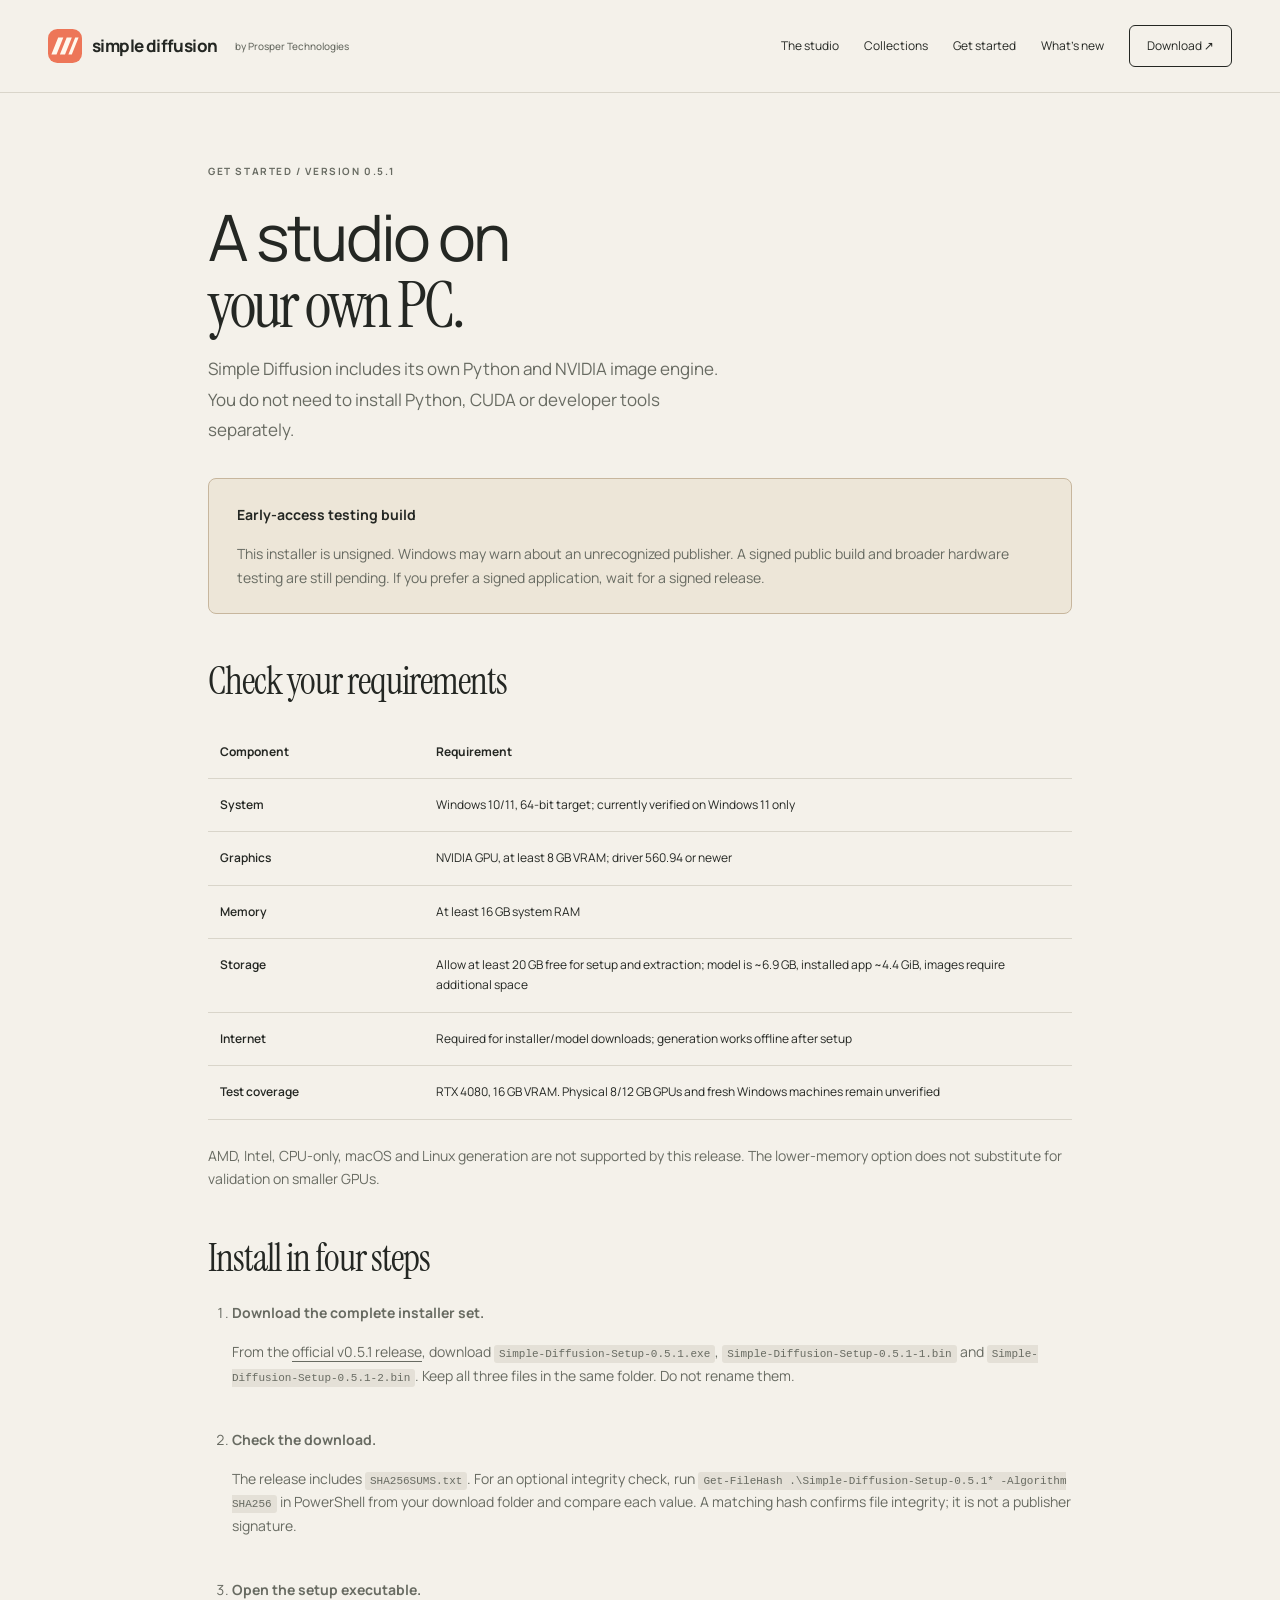
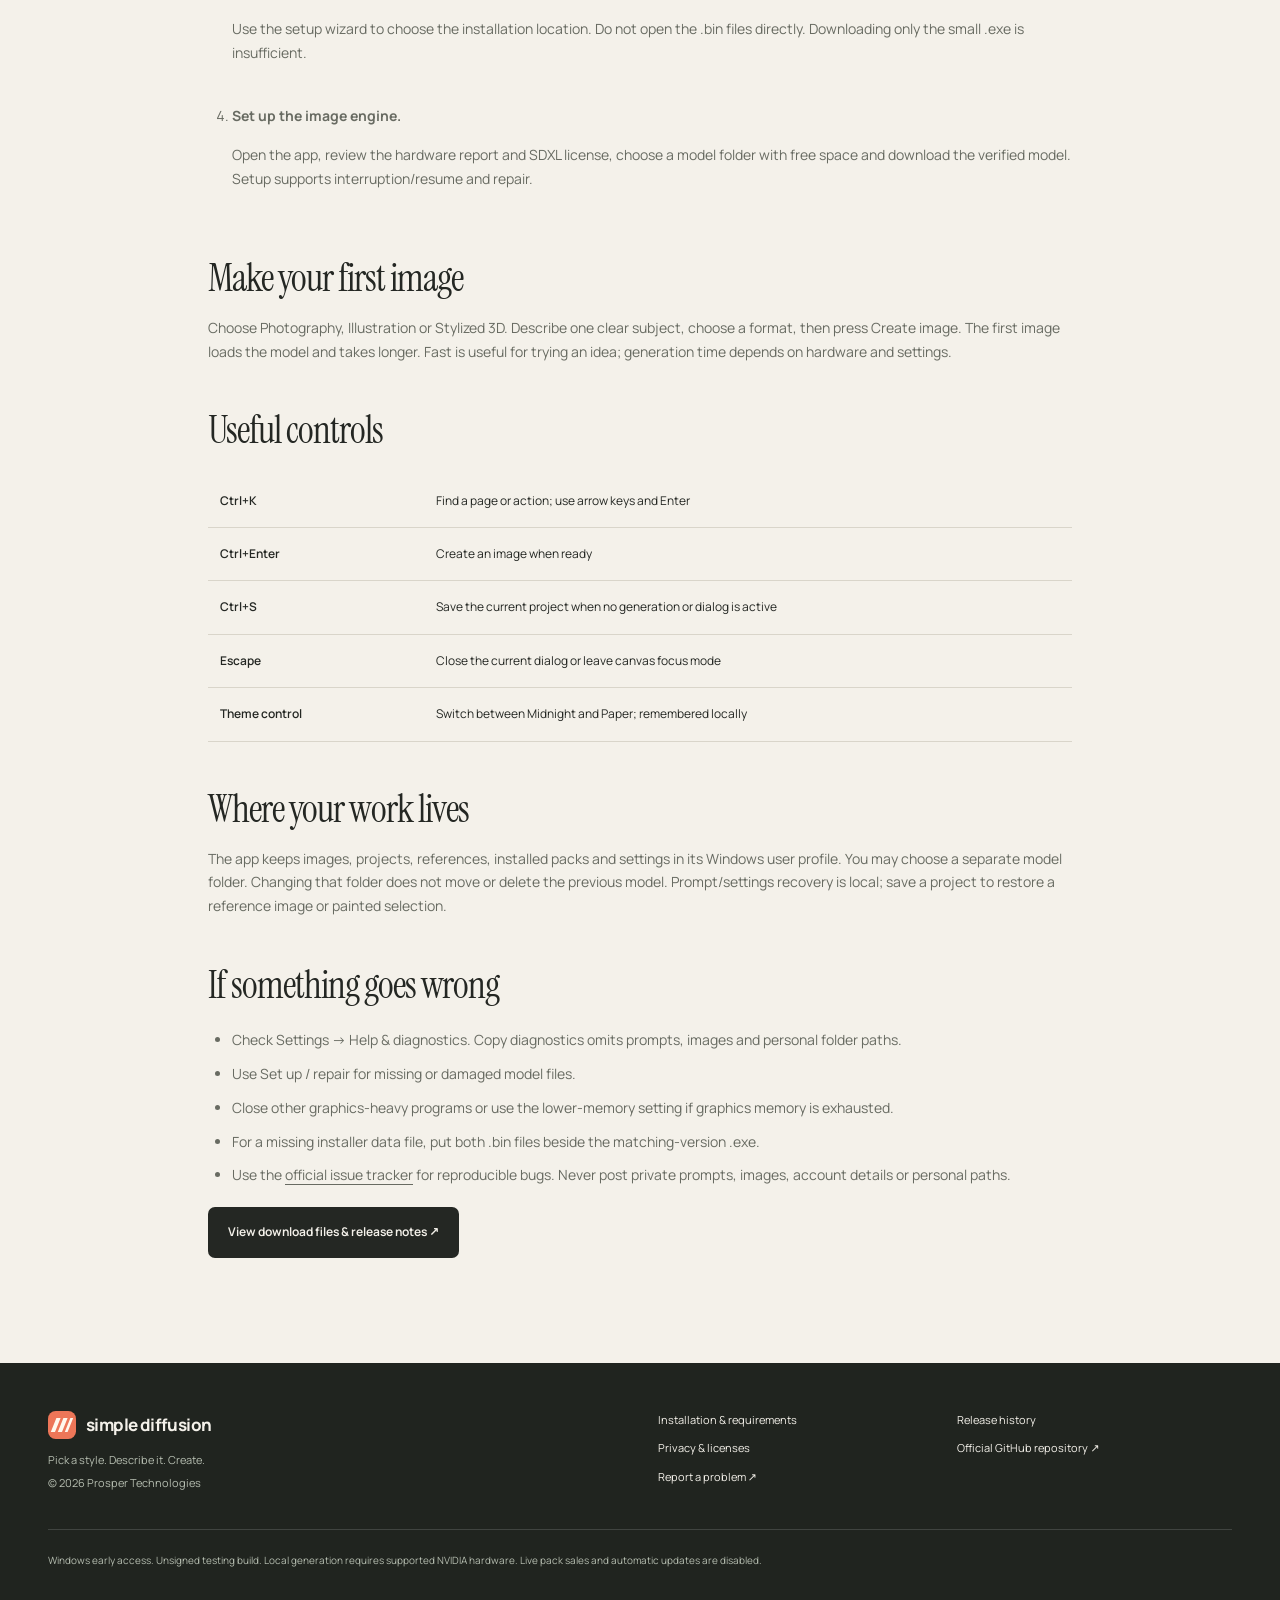
==== docs/guide.html @ ce81c2fe "Document 0.5.1 release hardening and protection limits" ====
<!doctype html><html lang="en"><head><meta charset="utf-8"><meta name="viewport" content="width=device-width,initial-scale=1"><title>Install Simple Diffusion — Windows Requirements &amp; Setup Guide</title><meta name="description" content="Download and install Simple Diffusion for Windows. Check NVIDIA GPU and storage requirements, the three-file installer, model setup and keyboard controls."><meta name="robots" content="index,follow"><link rel="canonical" href="https://prospertechnology.github.io/simple-diffusion/guide.html"><meta name="theme-color" content="#f4f1ea"><meta property="og:type" content="website"><meta property="og:title" content="Install Simple Diffusion — Windows Requirements &amp; Setup Guide"><meta property="og:description" content="Download and install Simple Diffusion for Windows. Check NVIDIA GPU and storage requirements, the three-file installer, model setup and keyboard controls."><meta property="og:url" content="https://prospertechnology.github.io/simple-diffusion/guide.html"><meta property="og:image" content="https://prospertechnology.github.io/simple-diffusion/assets/studio.jpg"><meta property="og:image:alt" content="Simple Diffusion Windows studio showing an image generated locally"><meta name="twitter:card" content="summary_large_image"><link rel="icon" href="assets/mark.svg" type="image/svg+xml"><link rel="stylesheet" href="assets/site.css"><script type="application/ld+json">{"@context": "https://schema.org", "@type": "SoftwareApplication", "name": "Simple Diffusion", "applicationCategory": "MultimediaApplication", "operatingSystem": "Windows 10/11 (64-bit)", "softwareVersion": "0.5.1", "description": "Download and install Simple Diffusion for Windows. Check NVIDIA GPU and storage requirements, the three-file installer, model setup and keyboard controls.", "url": "https://prospertechnology.github.io/simple-diffusion/", "downloadUrl": "https://github.com/ProsperTechnology/simple-diffusion/releases/tag/v0.5.1", "screenshot": "https://prospertechnology.github.io/simple-diffusion/assets/studio.jpg", "author": {"@type": "Organization", "name": "Prosper Technologies"}, "offers": {"@type": "Offer", "price": "0", "priceCurrency": "USD", "description": "Basic local generation; optional collections are separate."}, "softwareRequirements": "NVIDIA GPU with 8 GB or more VRAM, NVIDIA driver 560.94+, 16 GB RAM; separate SDXL model download."}</script></head><body><a class="skip" href="#main">Skip to content</a><header class="nav"><a class="brand" href="./"><img src="assets/mark.svg" alt="" width="34" height="34">simple diffusion<span>by Prosper Technologies</span></a><nav aria-label="Main navigation"><a href="index.html#features">The studio</a><a href="index.html#collections">Collections</a><a href="guide.html">Get started</a><a href="releases.html">What’s new</a><a class="nav-download" href="https://github.com/ProsperTechnology/simple-diffusion/releases/tag/v0.5.1">Download ↗</a></nav></header><main id="main"><article class="wrap article"><span class="eyebrow">GET STARTED / VERSION 0.5.1</span><h1>A studio on<br><em>your own PC.</em></h1><p class="lead">Simple Diffusion includes its own Python and NVIDIA image engine. You do not need to install Python, CUDA or developer tools separately.</p><aside class="notice"><b>Early-access testing build</b><p>This installer is unsigned. Windows may warn about an unrecognized publisher. A signed public build and broader hardware testing are still pending. If you prefer a signed application, wait for a signed release.</p></aside><h2 id="requirements">Check your requirements</h2><table><thead><tr><th>Component</th><th>Requirement</th></tr></thead><tbody><tr><td>System</td><td>Windows 10/11, 64-bit target; currently verified on Windows 11 only</td></tr><tr><td>Graphics</td><td>NVIDIA GPU, at least 8 GB VRAM; driver 560.94 or newer</td></tr><tr><td>Memory</td><td>At least 16 GB system RAM</td></tr><tr><td>Storage</td><td>Allow at least 20 GB free for setup and extraction; model is ~6.9 GB, installed app ~4.4 GiB, images require additional space</td></tr><tr><td>Internet</td><td>Required for installer/model downloads; generation works offline after setup</td></tr><tr><td>Test coverage</td><td>RTX 4080, 16 GB VRAM. Physical 8/12 GB GPUs and fresh Windows machines remain unverified</td></tr></tbody></table><p>AMD, Intel, CPU-only, macOS and Linux generation are not supported by this release. The lower-memory option does not substitute for validation on smaller GPUs.</p><h2>Install in four steps</h2><ol class="steps"><li><b>Download the complete installer set.</b><p>From the <a href="https://github.com/ProsperTechnology/simple-diffusion/releases/tag/v0.5.1">official v0.5.1 release</a>, download <code>Simple-Diffusion-Setup-0.5.1.exe</code>, <code>Simple-Diffusion-Setup-0.5.1-1.bin</code> and <code>Simple-Diffusion-Setup-0.5.1-2.bin</code>. Keep all three files in the same folder. Do not rename them.</p></li><li><b>Check the download.</b><p>The release includes <code>SHA256SUMS.txt</code>. For an optional integrity check, run <code>Get-FileHash .\Simple-Diffusion-Setup-0.5.1* -Algorithm SHA256</code> in PowerShell from your download folder and compare each value. A matching hash confirms file integrity; it is not a publisher signature.</p></li><li><b>Open the setup executable.</b><p>Use the setup wizard to choose the installation location. Do not open the .bin files directly. Downloading only the small .exe is insufficient.</p></li><li><b>Set up the image engine.</b><p>Open the app, review the hardware report and SDXL license, choose a model folder with free space and download the verified model. Setup supports interruption/resume and repair.</p></li></ol><h2>Make your first image</h2><p>Choose Photography, Illustration or Stylized 3D. Describe one clear subject, choose a format, then press Create image. The first image loads the model and takes longer. Fast is useful for trying an idea; generation time depends on hardware and settings.</p><h2>Useful controls</h2><table><tbody><tr><td>Ctrl+K</td><td>Find a page or action; use arrow keys and Enter</td></tr><tr><td>Ctrl+Enter</td><td>Create an image when ready</td></tr><tr><td>Ctrl+S</td><td>Save the current project when no generation or dialog is active</td></tr><tr><td>Escape</td><td>Close the current dialog or leave canvas focus mode</td></tr><tr><td>Theme control</td><td>Switch between Midnight and Paper; remembered locally</td></tr></tbody></table><h2>Where your work lives</h2><p>The app keeps images, projects, references, installed packs and settings in its Windows user profile. You may choose a separate model folder. Changing that folder does not move or delete the previous model. Prompt/settings recovery is local; save a project to restore a reference image or painted selection.</p><h2>If something goes wrong</h2><ul><li>Check Settings → Help & diagnostics. Copy diagnostics omits prompts, images and personal folder paths.</li><li>Use Set up / repair for missing or damaged model files.</li><li>Close other graphics-heavy programs or use the lower-memory setting if graphics memory is exhausted.</li><li>For a missing installer data file, put both .bin files beside the matching-version .exe.</li><li>Use the <a href="https://github.com/ProsperTechnology/simple-diffusion/issues">official issue tracker</a> for reproducible bugs. Never post private prompts, images, account details or personal paths.</li></ul><p><a class="button" href="https://github.com/ProsperTechnology/simple-diffusion/releases/tag/v0.5.1">View download files & release notes ↗</a></p></article></main><footer class="footer"><div><a class="brand" href="./"><img src="assets/mark.svg" alt="" width="28" height="28">simple diffusion</a><p>Pick a style. Describe it. Create.</p><small>© 2026 Prosper Technologies</small></div><div><a href="guide.html">Installation & requirements</a><a href="releases.html">Release history</a><a href="privacy.html">Privacy & licenses</a><a href="https://github.com/ProsperTechnology/simple-diffusion">Official GitHub repository ↗</a><a href="https://github.com/ProsperTechnology/simple-diffusion/issues">Report a problem ↗</a></div><p class="footnote">Windows early access. Unsigned testing build. Local generation requires supported NVIDIA hardware. Live pack sales and automatic updates are disabled.</p></footer></body></html>
---- docs/assets/site.css ----
@font-face{font-family:Manrope;src:url(Manrope.ttf) format('truetype');font-weight:200 800;font-display:swap}@font-face{font-family:Editorial;src:url(InstrumentSerif.ttf) format('truetype');font-display:swap}
:root{--paper:#f4f1ea;--ink:#242723;--muted:#686b62;--line:#d9d5ca;--accent:#ba4c32;--coral:#ed7658;--blue:#243b7b;font:14px/1.7 Manrope,system-ui,sans-serif;color:var(--ink);background:var(--paper);scroll-behavior:smooth}*{box-sizing:border-box}body{margin:0}a{color:inherit;text-underline-offset:4px}img{display:block;max-width:100%;height:auto}button,input{font:inherit}h1,h2,h3,p,figure{margin:0}h1,h2{font-weight:400;letter-spacing:-.045em;line-height:1.03}h1{font-size:clamp(46px,5vw,78px)}h2{font-size:clamp(38px,4vw,58px)}h1 em,h2 em{font-family:Editorial,Georgia,serif;font-weight:400;font-style:normal}h3{font-size:20px;letter-spacing:-.025em;line-height:1.25}p{color:var(--muted)}.wrap{max-width:1280px;margin:auto;padding-left:48px;padding-right:48px}.nav{display:flex;justify-content:space-between;align-items:center;gap:24px;padding:25px 48px;border-bottom:1px solid var(--line);max-width:1536px;margin:auto}.brand{display:flex;align-items:center;gap:10px;text-decoration:none;font-size:17px;font-weight:750;letter-spacing:-.6px;white-space:nowrap}.brand>span{font-size:10px;font-weight:500;letter-spacing:0;margin-left:8px;color:var(--muted)}.nav nav{display:flex;align-items:center;gap:25px;font-size:12px}.nav nav a{text-decoration:none}.nav a:hover,.text-link:hover{color:var(--accent)}.nav-download{padding:10px 17px;border:1px solid var(--ink);border-radius:6px}.hero{display:grid;grid-template-columns:1.1fr 1fr;gap:65px;align-items:center;padding-top:80px;padding-bottom:95px}.eyebrow{display:block;font-size:10px;font-weight:700;letter-spacing:1.6px;text-transform:uppercase;color:var(--muted);margin-bottom:24px}.eyebrow i{display:inline-block;width:6px;height:6px;background:var(--coral);border-radius:50%;margin-right:8px;vertical-align:middle}.hero h1 em{color:var(--accent)}.lead{font-size:16px;line-height:1.8;margin-top:26px;max-width:520px}.hero-actions{display:flex;flex-wrap:wrap;align-items:center;gap:18px;margin-top:30px}.button{display:inline-flex;align-items:center;justify-content:space-between;gap:25px;background:var(--ink);color:var(--paper);padding:15px 20px;font-size:12px;font-weight:650;border-radius:7px;text-decoration:none;transition:transform .2s,background .2s}.button:hover{background:var(--accent);transform:translateY(-2px)}.text-link{font-size:12px;font-weight:650;text-decoration:none}.fine{font-size:11px;line-height:1.8;margin-top:18px}.hero-art{position:relative;padding-right:18px;padding-bottom:30px}.hero-art>img{width:100%;border-radius:130px 130px 8px 8px;aspect-ratio:.95;object-fit:cover}.image-label{position:absolute;bottom:53px;left:25px;color:#fff;font-size:9px;letter-spacing:1.5px;text-shadow:0 1px 12px #000}.image-label b{display:block;letter-spacing:0;font-weight:500;margin-top:6px}.small-art{position:absolute;width:36%;right:-18px;bottom:-16px;padding:8px;background:var(--paper);transform:rotate(5deg);box-shadow:0 15px 30px #25221620}.small-art img{aspect-ratio:1;object-fit:cover}.small-art span{display:block;font-family:Editorial,serif;font-size:19px;padding:8px 4px 2px}.promise{display:flex;justify-content:space-between;border-top:1px solid var(--line);border-bottom:1px solid var(--line);padding-top:21px;padding-bottom:21px;font-size:9px;letter-spacing:1.6px;color:var(--muted)}.studio-section{padding-top:95px;padding-bottom:90px}.section-heading{display:grid;grid-template-columns:1fr 1fr;gap:20px 80px;align-items:end;margin-bottom:40px}.section-heading .eyebrow{grid-column:1/-1;margin:0}.section-heading p{font-size:13px;max-width:450px}.section-heading h2 em{color:#837a68}.app-shot{background:#191c21;border:1px solid #272b31;border-radius:14px;overflow:hidden;box-shadow:0 25px 60px #201e181a}.app-shot img{width:100%}.app-shot figcaption{padding:12px 18px;color:#c1c7cc;font-size:10px}.feature-grid{display:grid;grid-template-columns:repeat(3,1fr);gap:40px;margin-top:48px}.feature-grid article{border-top:1px solid var(--line);padding-top:17px}.feature-grid article>span{color:var(--accent);font-size:11px}.feature-grid h3{margin:15px 0}.feature-grid p{font-size:12px}.new-section{background:#e7e4db;padding:75px 0}.new-grid{display:grid;grid-template-columns:.75fr 1.25fr;align-items:center;gap:70px}.new-grid p{font-size:13px;margin:24px 0}.new-grid figure img{border-radius:8px;box-shadow:0 14px 40px #201e1820}.new-grid figcaption{font-size:10px;color:var(--muted);margin-top:12px}.collections{padding-top:90px;padding-bottom:90px}.pack-grid{display:grid;grid-template-columns:repeat(3,1fr);gap:38px 25px}.pack img{aspect-ratio:1;object-fit:cover;border-radius:6px}.pack div{padding-top:18px}.pack .eyebrow{font-size:8px;margin:0 0 9px;letter-spacing:1px}.pack h3{font-family:Editorial,Georgia,serif;font-size:31px;font-weight:400}.pack p{font-size:12px;margin-top:10px}.requirements-band{background:var(--blue);color:var(--paper);padding:75px 0}.requirements-band .eyebrow,.requirements-band p{color:#d0d8f4}.requirements-grid{display:grid;grid-template-columns:repeat(4,1fr);gap:25px;margin:40px 0 28px;border-top:1px solid #ffffff40;border-bottom:1px solid #ffffff40;padding:24px 0}.requirements-grid b{font-size:18px;font-weight:550}.requirements-grid span{display:block;font-size:10px;color:#d0d8f4;margin-top:5px}.requirements-band p{font-size:12px;max-width:760px}.requirements-band .button{margin-top:26px}.button.light{background:var(--paper);color:var(--ink)}.faq{display:grid;grid-template-columns:1fr 1.3fr;gap:80px;padding-top:90px;padding-bottom:75px}details{border-bottom:1px solid var(--line);padding:21px 0}details:first-child{border-top:1px solid var(--line)}summary{cursor:pointer;font-size:14px;font-weight:650;padding-right:20px}details p{font-size:12px;margin-top:15px}.final-cta{border-top:1px solid var(--line);padding-top:60px;padding-bottom:80px;text-align:center}.final-cta img{margin:0 auto 22px}.final-cta .button{margin-top:28px}.footer{background:#20241f;color:var(--paper);padding:48px;display:grid;grid-template-columns:1fr 1fr;gap:35px;max-width:1536px;margin:auto}.footer p,.footer small{color:#b5bdb0;font-size:11px;margin-top:12px}.footer>div:nth-child(2){display:grid;grid-template-columns:1fr 1fr;gap:10px 25px;font-size:11px;align-content:start}.footer a{text-decoration:none}.footer .footnote{grid-column:1/-1;border-top:1px solid #ffffff25;padding-top:22px;margin:0;font-size:10px}.article{max-width:960px;padding-top:70px;padding-bottom:90px}.article h2{font-family:Editorial,serif;font-size:38px;margin:48px 0 18px;letter-spacing:-1px}.article h3{margin:30px 0 12px}.article p{margin:15px 0;font-size:14px}.article .lead{font-size:17px}.article ul,.article ol{padding-left:24px;color:var(--muted)}.article li{padding:5px 0}.article .steps li{margin:15px 0}.article table{border-collapse:collapse;width:100%;font-size:12px;margin:24px 0}.article td,.article th{padding:16px 12px;border-bottom:1px solid var(--line);text-align:left;vertical-align:top}.article td:first-child{width:25%;font-weight:600}.article code{font-size:11px;word-break:break-word;background:#e4e0d7;padding:3px 5px;border-radius:3px}.notice,.release-summary{padding:24px 28px;border:1px solid #c7b69d;background:#ede6d8;border-radius:8px;margin:32px 0}.notice p,.release-summary p{margin-bottom:0}.article h2 small{font:11px Manrope,sans-serif;color:var(--muted);display:block;margin-top:12px;letter-spacing:0}.history p{border-bottom:1px solid var(--line);padding-bottom:20px}.history b{display:inline-block;min-width:65px;color:var(--ink)}.skip{position:absolute;left:16px;top:-80px;padding:12px;background:var(--ink);color:white;z-index:10}.skip:focus{top:10px}:focus-visible{outline:3px solid var(--accent);outline-offset:5px}
@media(min-width:1550px){.hero{padding-top:100px;padding-bottom:120px}}@media(max-width:1100px){.brand>span{display:none}.nav nav{gap:18px}.hero{gap:40px}.hero h1{font-size:60px}.hero-actions{gap:16px}.section-heading{gap:20px 45px}.new-grid{gap:35px}.wrap{padding-left:32px;padding-right:32px}.nav{padding:22px 32px}}@media(max-width:760px){.nav{flex-wrap:wrap;padding:20px 24px;gap:18px}.nav nav{width:100%;justify-content:space-between;gap:12px;font-size:10px}.nav-download{padding:6px 10px}.wrap{padding-left:24px;padding-right:24px}.hero{grid-template-columns:1fr;padding-top:45px;padding-bottom:65px;gap:38px}.hero h1{font-size:58px}.hero-art{max-width:480px;margin:auto;padding-right:30px}.small-art{right:0}.promise{display:grid;grid-template-columns:1fr 1fr;gap:16px;font-size:8px}.section-heading{grid-template-columns:1fr;gap:20px}.section-heading .eyebrow{grid-column:auto}.feature-grid{grid-template-columns:1fr;gap:24px;margin-top:32px}.studio-section,.collections{padding-top:60px;padding-bottom:60px}.new-grid{grid-template-columns:1fr;gap:30px}.new-section{padding:50px 0}.pack-grid{grid-template-columns:1fr 1fr;gap:30px 18px}.pack h3{font-size:26px}.pack p{font-size:11px}.requirements-grid{grid-template-columns:1fr 1fr;gap:25px}.requirements-band{padding:55px 0}.requirements-grid b{font-size:16px}.faq{grid-template-columns:1fr;gap:30px;padding-top:60px;padding-bottom:55px}.footer{padding:35px 24px;grid-template-columns:1fr}.footer>div:nth-child(2){gap:15px}.article{padding-top:50px;padding-bottom:65px}.article h1{font-size:54px}.article td,.article th{padding:12px 6px}.article td:first-child{width:28%}.app-shot{border-radius:7px}.app-shot figcaption{font-size:8px;padding:10px}.lead{font-size:15px}.brand{font-size:16px}.fine{font-size:10px}}@media(prefers-reduced-motion:reduce){:root{scroll-behavior:auto}*{transition:none!important}}
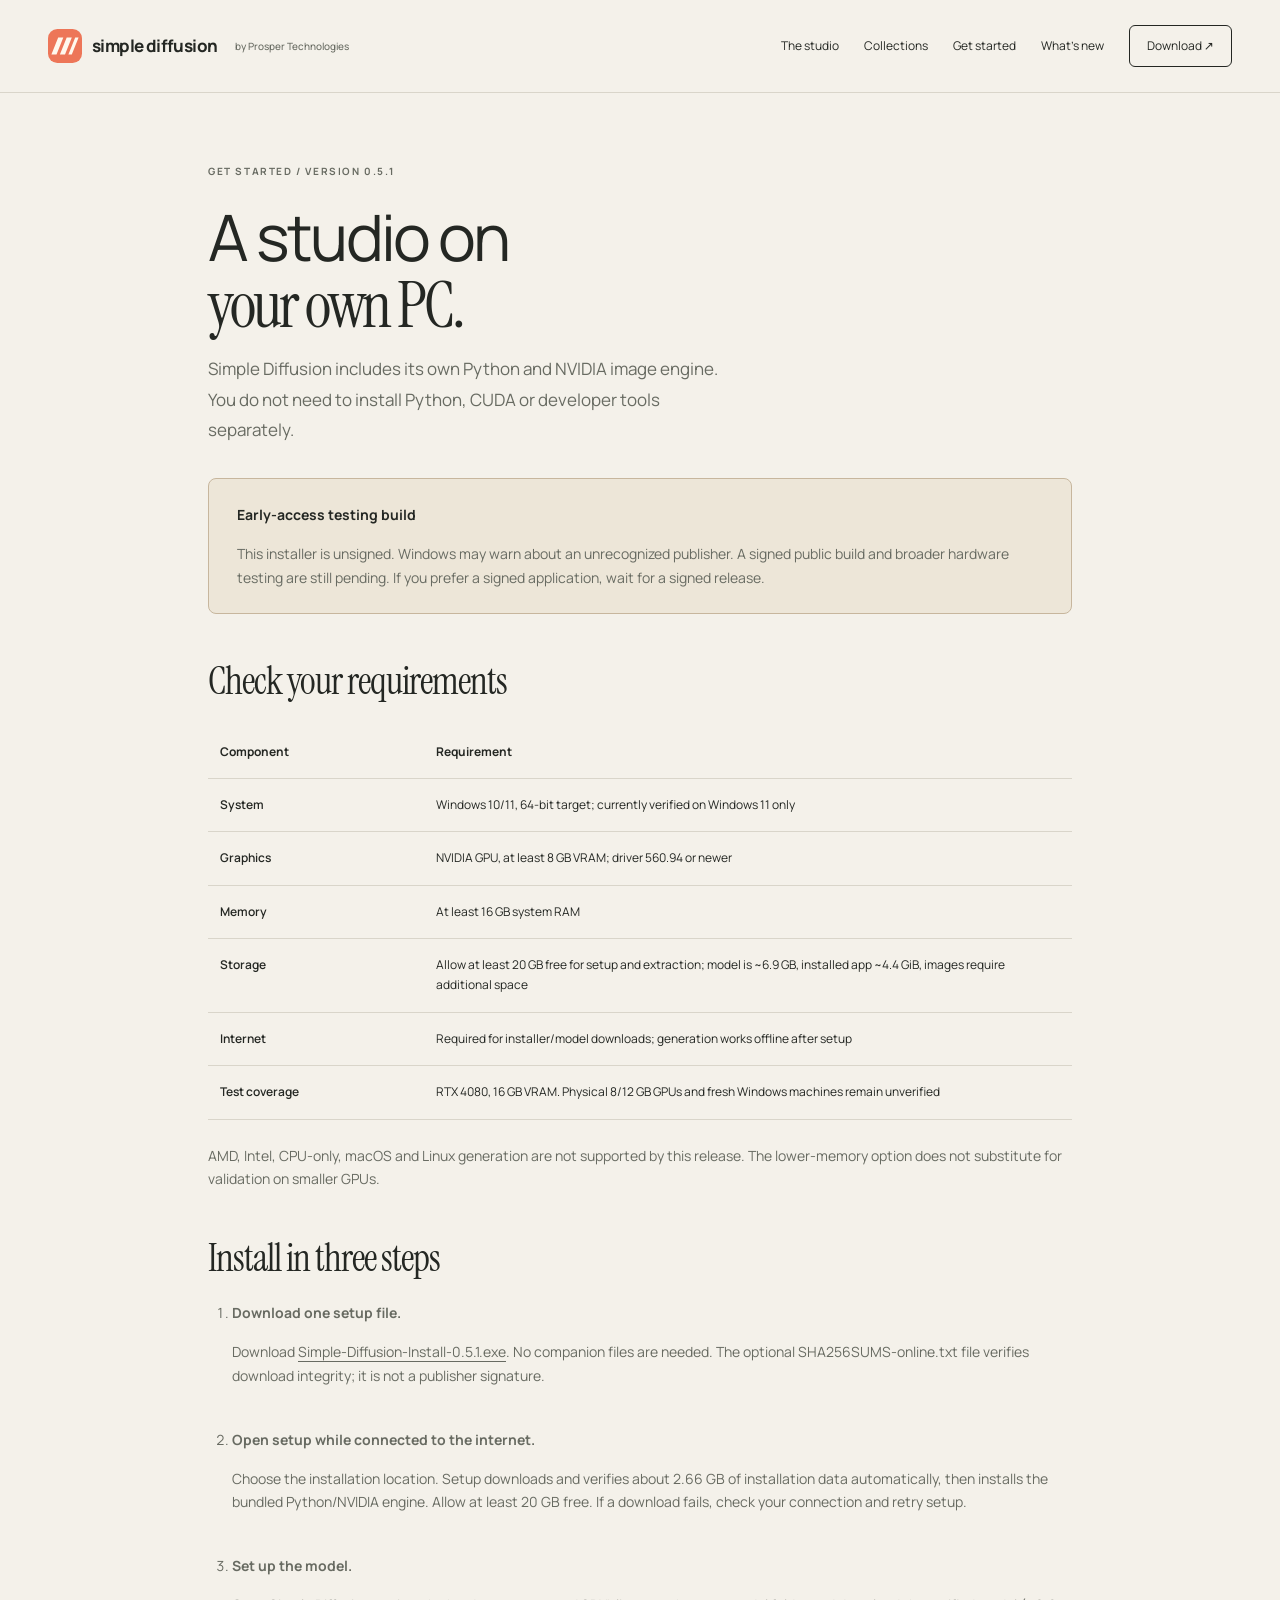
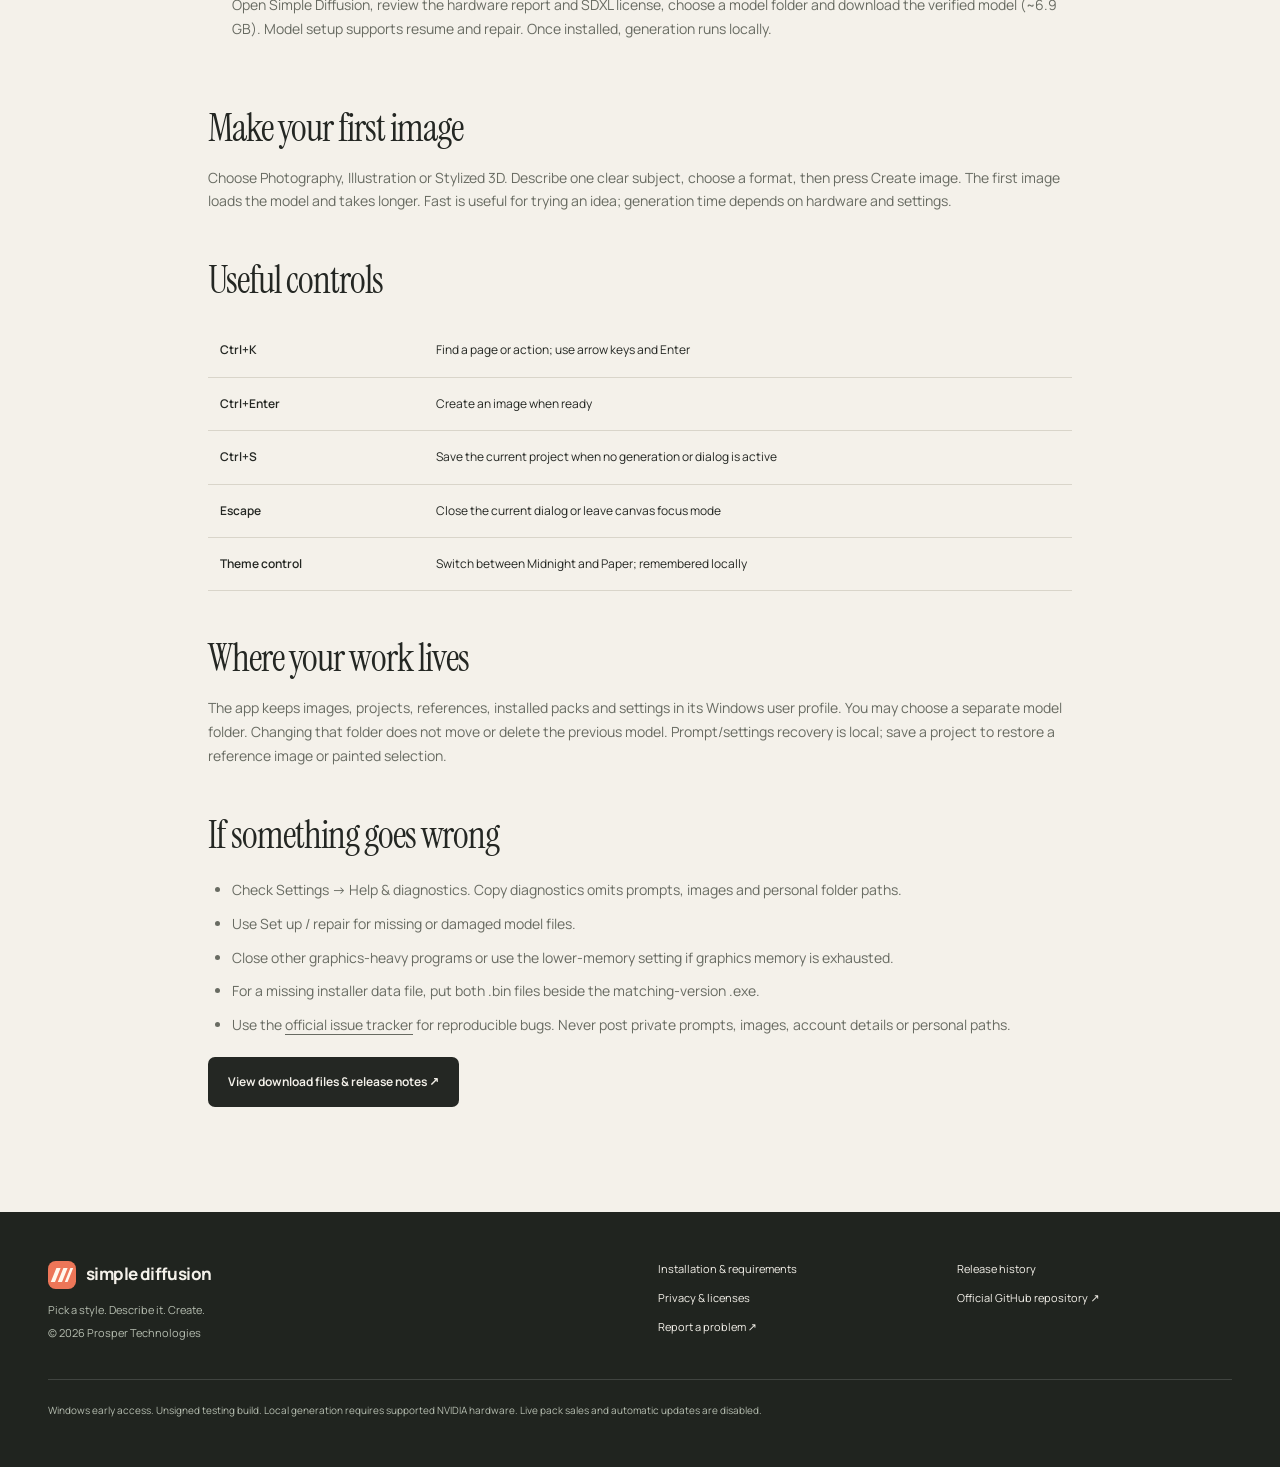
==== commit 40e63476: "Document single-download online setup for Windows" ====
--- a/docs/guide.html
+++ b/docs/guide.html
@@ -1 +1 @@
-<!doctype html><html lang="en"><head><meta charset="utf-8"><meta name="viewport" content="width=device-width,initial-scale=1"><title>Install Simple Diffusion — Windows Requirements &amp; Setup Guide</title><meta name="description" content="Download and install Simple Diffusion for Windows. Check NVIDIA GPU and storage requirements, the three-file installer, model setup and keyboard controls."><meta name="robots" content="index,follow"><link rel="canonical" href="https://prospertechnology.github.io/simple-diffusion/guide.html"><meta name="theme-color" content="#f4f1ea"><meta property="og:type" content="website"><meta property="og:title" content="Install Simple Diffusion — Windows Requirements &amp; Setup Guide"><meta property="og:description" content="Download and install Simple Diffusion for Windows. Check NVIDIA GPU and storage requirements, the three-file installer, model setup and keyboard controls."><meta property="og:url" content="https://prospertechnology.github.io/simple-diffusion/guide.html"><meta property="og:image" content="https://prospertechnology.github.io/simple-diffusion/assets/studio.jpg"><meta property="og:image:alt" content="Simple Diffusion Windows studio showing an image generated locally"><meta name="twitter:card" content="summary_large_image"><link rel="icon" href="assets/mark.svg" type="image/svg+xml"><link rel="stylesheet" href="assets/site.css"><script type="application/ld+json">{"@context": "https://schema.org", "@type": "SoftwareApplication", "name": "Simple Diffusion", "applicationCategory": "MultimediaApplication", "operatingSystem": "Windows 10/11 (64-bit)", "softwareVersion": "0.5.1", "description": "Download and install Simple Diffusion for Windows. Check NVIDIA GPU and storage requirements, the three-file installer, model setup and keyboard controls.", "url": "https://prospertechnology.github.io/simple-diffusion/", "downloadUrl": "https://github.com/ProsperTechnology/simple-diffusion/releases/tag/v0.5.1", "screenshot": "https://prospertechnology.github.io/simple-diffusion/assets/studio.jpg", "author": {"@type": "Organization", "name": "Prosper Technologies"}, "offers": {"@type": "Offer", "price": "0", "priceCurrency": "USD", "description": "Basic local generation; optional collections are separate."}, "softwareRequirements": "NVIDIA GPU with 8 GB or more VRAM, NVIDIA driver 560.94+, 16 GB RAM; separate SDXL model download."}</script></head><body><a class="skip" href="#main">Skip to content</a><header class="nav"><a class="brand" href="./"><img src="assets/mark.svg" alt="" width="34" height="34">simple diffusion<span>by Prosper Technologies</span></a><nav aria-label="Main navigation"><a href="index.html#features">The studio</a><a href="index.html#collections">Collections</a><a href="guide.html">Get started</a><a href="releases.html">What’s new</a><a class="nav-download" href="https://github.com/ProsperTechnology/simple-diffusion/releases/tag/v0.5.1">Download ↗</a></nav></header><main id="main"><article class="wrap article"><span class="eyebrow">GET STARTED / VERSION 0.5.1</span><h1>A studio on<br><em>your own PC.</em></h1><p class="lead">Simple Diffusion includes its own Python and NVIDIA image engine. You do not need to install Python, CUDA or developer tools separately.</p><aside class="notice"><b>Early-access testing build</b><p>This installer is unsigned. Windows may warn about an unrecognized publisher. A signed public build and broader hardware testing are still pending. If you prefer a signed application, wait for a signed release.</p></aside><h2 id="requirements">Check your requirements</h2><table><thead><tr><th>Component</th><th>Requirement</th></tr></thead><tbody><tr><td>System</td><td>Windows 10/11, 64-bit target; currently verified on Windows 11 only</td></tr><tr><td>Graphics</td><td>NVIDIA GPU, at least 8 GB VRAM; driver 560.94 or newer</td></tr><tr><td>Memory</td><td>At least 16 GB system RAM</td></tr><tr><td>Storage</td><td>Allow at least 20 GB free for setup and extraction; model is ~6.9 GB, installed app ~4.4 GiB, images require additional space</td></tr><tr><td>Internet</td><td>Required for installer/model downloads; generation works offline after setup</td></tr><tr><td>Test coverage</td><td>RTX 4080, 16 GB VRAM. Physical 8/12 GB GPUs and fresh Windows machines remain unverified</td></tr></tbody></table><p>AMD, Intel, CPU-only, macOS and Linux generation are not supported by this release. The lower-memory option does not substitute for validation on smaller GPUs.</p><h2>Install in four steps</h2><ol class="steps"><li><b>Download the complete installer set.</b><p>From the <a href="https://github.com/ProsperTechnology/simple-diffusion/releases/tag/v0.5.1">official v0.5.1 release</a>, download <code>Simple-Diffusion-Setup-0.5.1.exe</code>, <code>Simple-Diffusion-Setup-0.5.1-1.bin</code> and <code>Simple-Diffusion-Setup-0.5.1-2.bin</code>. Keep all three files in the same folder. Do not rename them.</p></li><li><b>Check the download.</b><p>The release includes <code>SHA256SUMS.txt</code>. For an optional integrity check, run <code>Get-FileHash .\Simple-Diffusion-Setup-0.5.1* -Algorithm SHA256</code> in PowerShell from your download folder and compare each value. A matching hash confirms file integrity; it is not a publisher signature.</p></li><li><b>Open the setup executable.</b><p>Use the setup wizard to choose the installation location. Do not open the .bin files directly. Downloading only the small .exe is insufficient.</p></li><li><b>Set up the image engine.</b><p>Open the app, review the hardware report and SDXL license, choose a model folder with free space and download the verified model. Setup supports interruption/resume and repair.</p></li></ol><h2>Make your first image</h2><p>Choose Photography, Illustration or Stylized 3D. Describe one clear subject, choose a format, then press Create image. The first image loads the model and takes longer. Fast is useful for trying an idea; generation time depends on hardware and settings.</p><h2>Useful controls</h2><table><tbody><tr><td>Ctrl+K</td><td>Find a page or action; use arrow keys and Enter</td></tr><tr><td>Ctrl+Enter</td><td>Create an image when ready</td></tr><tr><td>Ctrl+S</td><td>Save the current project when no generation or dialog is active</td></tr><tr><td>Escape</td><td>Close the current dialog or leave canvas focus mode</td></tr><tr><td>Theme control</td><td>Switch between Midnight and Paper; remembered locally</td></tr></tbody></table><h2>Where your work lives</h2><p>The app keeps images, projects, references, installed packs and settings in its Windows user profile. You may choose a separate model folder. Changing that folder does not move or delete the previous model. Prompt/settings recovery is local; save a project to restore a reference image or painted selection.</p><h2>If something goes wrong</h2><ul><li>Check Settings → Help & diagnostics. Copy diagnostics omits prompts, images and personal folder paths.</li><li>Use Set up / repair for missing or damaged model files.</li><li>Close other graphics-heavy programs or use the lower-memory setting if graphics memory is exhausted.</li><li>For a missing installer data file, put both .bin files beside the matching-version .exe.</li><li>Use the <a href="https://github.com/ProsperTechnology/simple-diffusion/issues">official issue tracker</a> for reproducible bugs. Never post private prompts, images, account details or personal paths.</li></ul><p><a class="button" href="https://github.com/ProsperTechnology/simple-diffusion/releases/tag/v0.5.1">View download files & release notes ↗</a></p></article></main><footer class="footer"><div><a class="brand" href="./"><img src="assets/mark.svg" alt="" width="28" height="28">simple diffusion</a><p>Pick a style. Describe it. Create.</p><small>© 2026 Prosper Technologies</small></div><div><a href="guide.html">Installation & requirements</a><a href="releases.html">Release history</a><a href="privacy.html">Privacy & licenses</a><a href="https://github.com/ProsperTechnology/simple-diffusion">Official GitHub repository ↗</a><a href="https://github.com/ProsperTechnology/simple-diffusion/issues">Report a problem ↗</a></div><p class="footnote">Windows early access. Unsigned testing build. Local generation requires supported NVIDIA hardware. Live pack sales and automatic updates are disabled.</p></footer></body></html>+<!doctype html><html lang="en"><head><meta charset="utf-8"><meta name="viewport" content="width=device-width,initial-scale=1"><title>Install Simple Diffusion — Windows Requirements &amp; Setup Guide</title><meta name="description" content="Download and install Simple Diffusion for Windows. Check NVIDIA GPU and storage requirements, the single-download online installer, model setup and keyboard controls."><meta name="robots" content="index,follow"><link rel="canonical" href="https://prospertechnology.github.io/simple-diffusion/guide.html"><meta name="theme-color" content="#f4f1ea"><meta property="og:type" content="website"><meta property="og:title" content="Install Simple Diffusion — Windows Requirements &amp; Setup Guide"><meta property="og:description" content="Download and install Simple Diffusion for Windows. Check NVIDIA GPU and storage requirements, the single-download online installer, model setup and keyboard controls."><meta property="og:url" content="https://prospertechnology.github.io/simple-diffusion/guide.html"><meta property="og:image" content="https://prospertechnology.github.io/simple-diffusion/assets/studio.jpg"><meta property="og:image:alt" content="Simple Diffusion Windows studio showing an image generated locally"><meta name="twitter:card" content="summary_large_image"><link rel="icon" href="assets/mark.svg" type="image/svg+xml"><link rel="stylesheet" href="assets/site.css"><script type="application/ld+json">{"@context": "https://schema.org", "@type": "SoftwareApplication", "name": "Simple Diffusion", "applicationCategory": "MultimediaApplication", "operatingSystem": "Windows 10/11 (64-bit)", "softwareVersion": "0.5.1", "description": "Download and install Simple Diffusion for Windows. Check NVIDIA GPU and storage requirements, the single-download online installer, model setup and keyboard controls.", "url": "https://prospertechnology.github.io/simple-diffusion/", "downloadUrl": "https://github.com/ProsperTechnology/simple-diffusion/releases/tag/v0.5.1", "screenshot": "https://prospertechnology.github.io/simple-diffusion/assets/studio.jpg", "author": {"@type": "Organization", "name": "Prosper Technologies"}, "offers": {"@type": "Offer", "price": "0", "priceCurrency": "USD", "description": "Basic local generation; optional collections are separate."}, "softwareRequirements": "NVIDIA GPU with 8 GB or more VRAM, NVIDIA driver 560.94+, 16 GB RAM; separate SDXL model download."}</script></head><body><a class="skip" href="#main">Skip to content</a><header class="nav"><a class="brand" href="./"><img src="assets/mark.svg" alt="" width="34" height="34">simple diffusion<span>by Prosper Technologies</span></a><nav aria-label="Main navigation"><a href="index.html#features">The studio</a><a href="index.html#collections">Collections</a><a href="guide.html">Get started</a><a href="releases.html">What’s new</a><a class="nav-download" href="https://github.com/ProsperTechnology/simple-diffusion/releases/tag/v0.5.1">Download ↗</a></nav></header><main id="main"><article class="wrap article"><span class="eyebrow">GET STARTED / VERSION 0.5.1</span><h1>A studio on<br><em>your own PC.</em></h1><p class="lead">Simple Diffusion includes its own Python and NVIDIA image engine. You do not need to install Python, CUDA or developer tools separately.</p><aside class="notice"><b>Early-access testing build</b><p>This installer is unsigned. Windows may warn about an unrecognized publisher. A signed public build and broader hardware testing are still pending. If you prefer a signed application, wait for a signed release.</p></aside><h2 id="requirements">Check your requirements</h2><table><thead><tr><th>Component</th><th>Requirement</th></tr></thead><tbody><tr><td>System</td><td>Windows 10/11, 64-bit target; currently verified on Windows 11 only</td></tr><tr><td>Graphics</td><td>NVIDIA GPU, at least 8 GB VRAM; driver 560.94 or newer</td></tr><tr><td>Memory</td><td>At least 16 GB system RAM</td></tr><tr><td>Storage</td><td>Allow at least 20 GB free for setup and extraction; model is ~6.9 GB, installed app ~4.4 GiB, images require additional space</td></tr><tr><td>Internet</td><td>Required for installer/model downloads; generation works offline after setup</td></tr><tr><td>Test coverage</td><td>RTX 4080, 16 GB VRAM. Physical 8/12 GB GPUs and fresh Windows machines remain unverified</td></tr></tbody></table><p>AMD, Intel, CPU-only, macOS and Linux generation are not supported by this release. The lower-memory option does not substitute for validation on smaller GPUs.</p><h2>Install in three steps</h2><ol class="steps"><li><b>Download one setup file.</b><p>Download <a href="https://github.com/ProsperTechnology/simple-diffusion/releases/download/v0.5.1/Simple-Diffusion-Install-0.5.1.exe">Simple-Diffusion-Install-0.5.1.exe</a>. No companion files are needed. The optional SHA256SUMS-online.txt file verifies download integrity; it is not a publisher signature.</p></li><li><b>Open setup while connected to the internet.</b><p>Choose the installation location. Setup downloads and verifies about 2.66 GB of installation data automatically, then installs the bundled Python/NVIDIA engine. Allow at least 20 GB free. If a download fails, check your connection and retry setup.</p></li><li><b>Set up the model.</b><p>Open Simple Diffusion, review the hardware report and SDXL license, choose a model folder and download the verified model (~6.9 GB). Model setup supports resume and repair. Once installed, generation runs locally.</p></li></ol><h2>Make your first image</h2><p>Choose Photography, Illustration or Stylized 3D. Describe one clear subject, choose a format, then press Create image. The first image loads the model and takes longer. Fast is useful for trying an idea; generation time depends on hardware and settings.</p><h2>Useful controls</h2><table><tbody><tr><td>Ctrl+K</td><td>Find a page or action; use arrow keys and Enter</td></tr><tr><td>Ctrl+Enter</td><td>Create an image when ready</td></tr><tr><td>Ctrl+S</td><td>Save the current project when no generation or dialog is active</td></tr><tr><td>Escape</td><td>Close the current dialog or leave canvas focus mode</td></tr><tr><td>Theme control</td><td>Switch between Midnight and Paper; remembered locally</td></tr></tbody></table><h2>Where your work lives</h2><p>The app keeps images, projects, references, installed packs and settings in its Windows user profile. You may choose a separate model folder. Changing that folder does not move or delete the previous model. Prompt/settings recovery is local; save a project to restore a reference image or painted selection.</p><h2>If something goes wrong</h2><ul><li>Check Settings → Help & diagnostics. Copy diagnostics omits prompts, images and personal folder paths.</li><li>Use Set up / repair for missing or damaged model files.</li><li>Close other graphics-heavy programs or use the lower-memory setting if graphics memory is exhausted.</li><li>For a missing installer data file, put both .bin files beside the matching-version .exe.</li><li>Use the <a href="https://github.com/ProsperTechnology/simple-diffusion/issues">official issue tracker</a> for reproducible bugs. Never post private prompts, images, account details or personal paths.</li></ul><p><a class="button" href="https://github.com/ProsperTechnology/simple-diffusion/releases/tag/v0.5.1">View download files & release notes ↗</a></p></article></main><footer class="footer"><div><a class="brand" href="./"><img src="assets/mark.svg" alt="" width="28" height="28">simple diffusion</a><p>Pick a style. Describe it. Create.</p><small>© 2026 Prosper Technologies</small></div><div><a href="guide.html">Installation & requirements</a><a href="releases.html">Release history</a><a href="privacy.html">Privacy & licenses</a><a href="https://github.com/ProsperTechnology/simple-diffusion">Official GitHub repository ↗</a><a href="https://github.com/ProsperTechnology/simple-diffusion/issues">Report a problem ↗</a></div><p class="footnote">Windows early access. Unsigned testing build. Local generation requires supported NVIDIA hardware. Live pack sales and automatic updates are disabled.</p></footer></body></html>
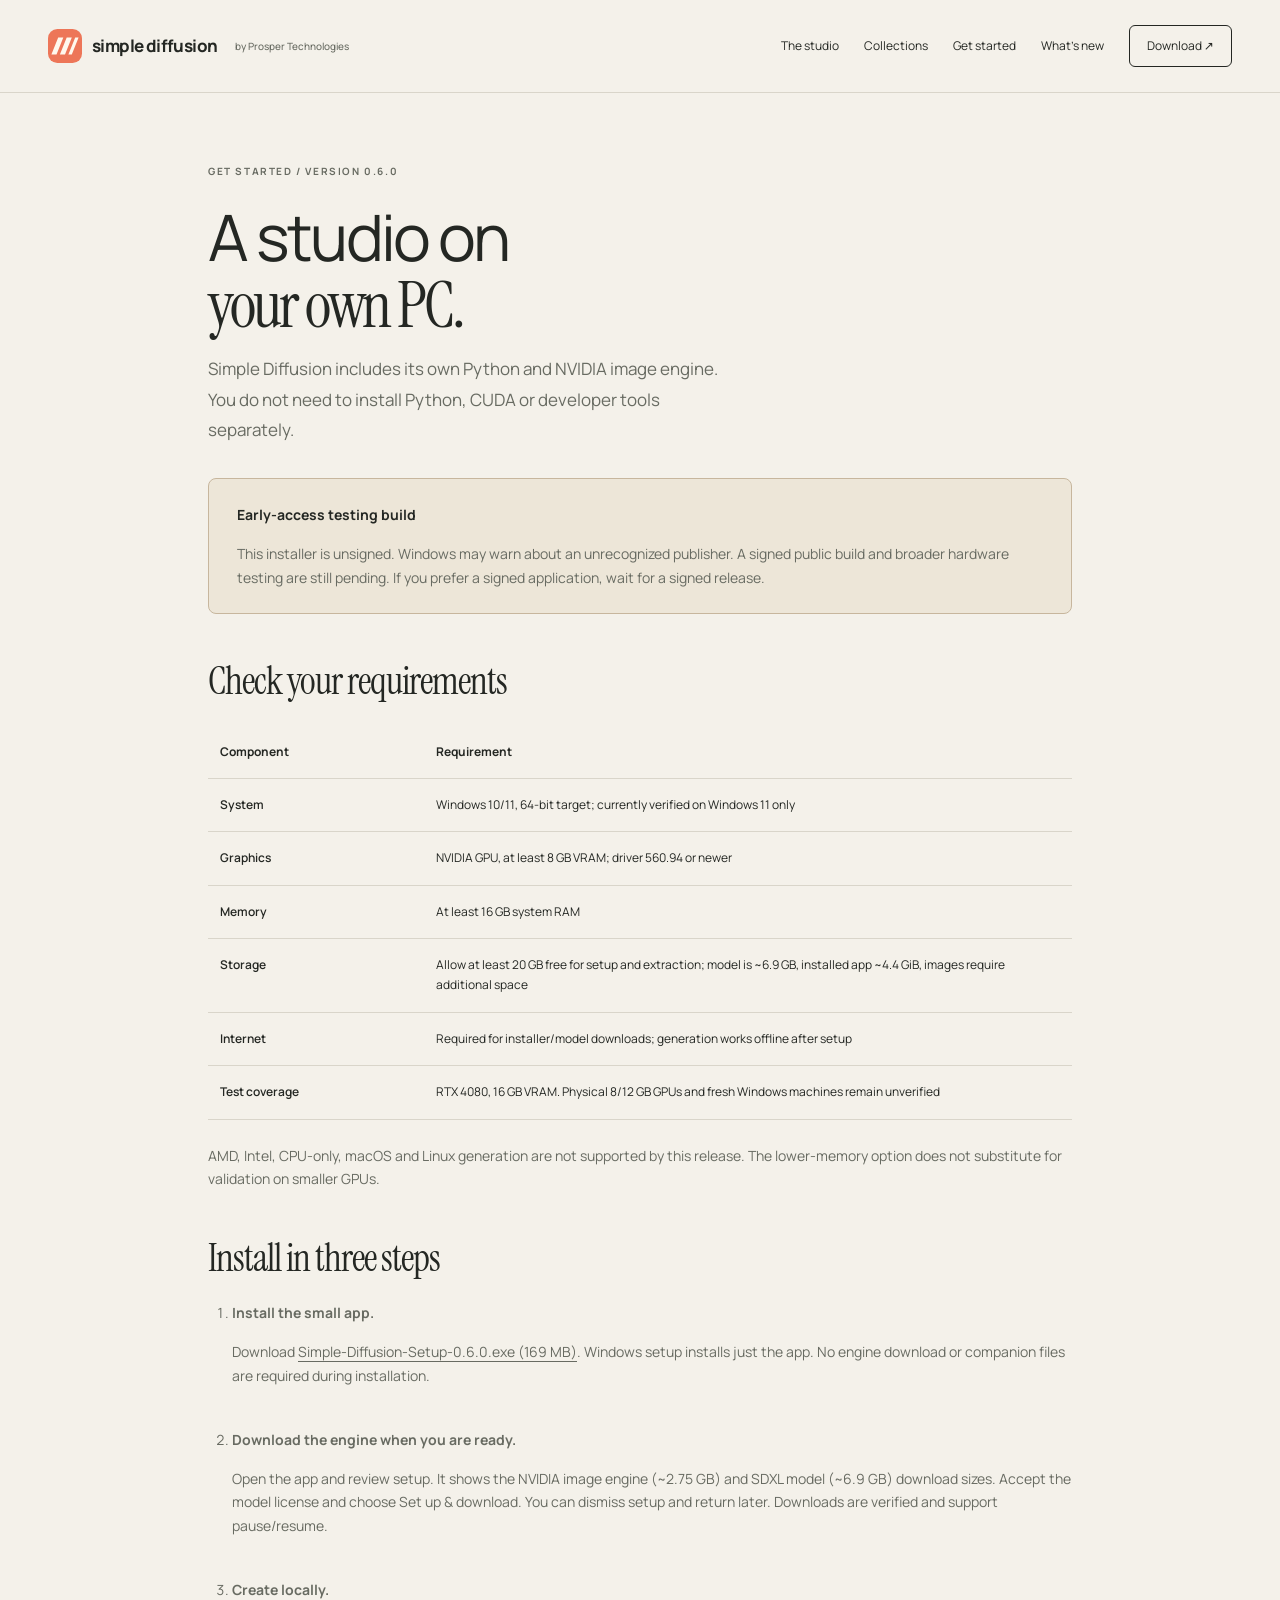
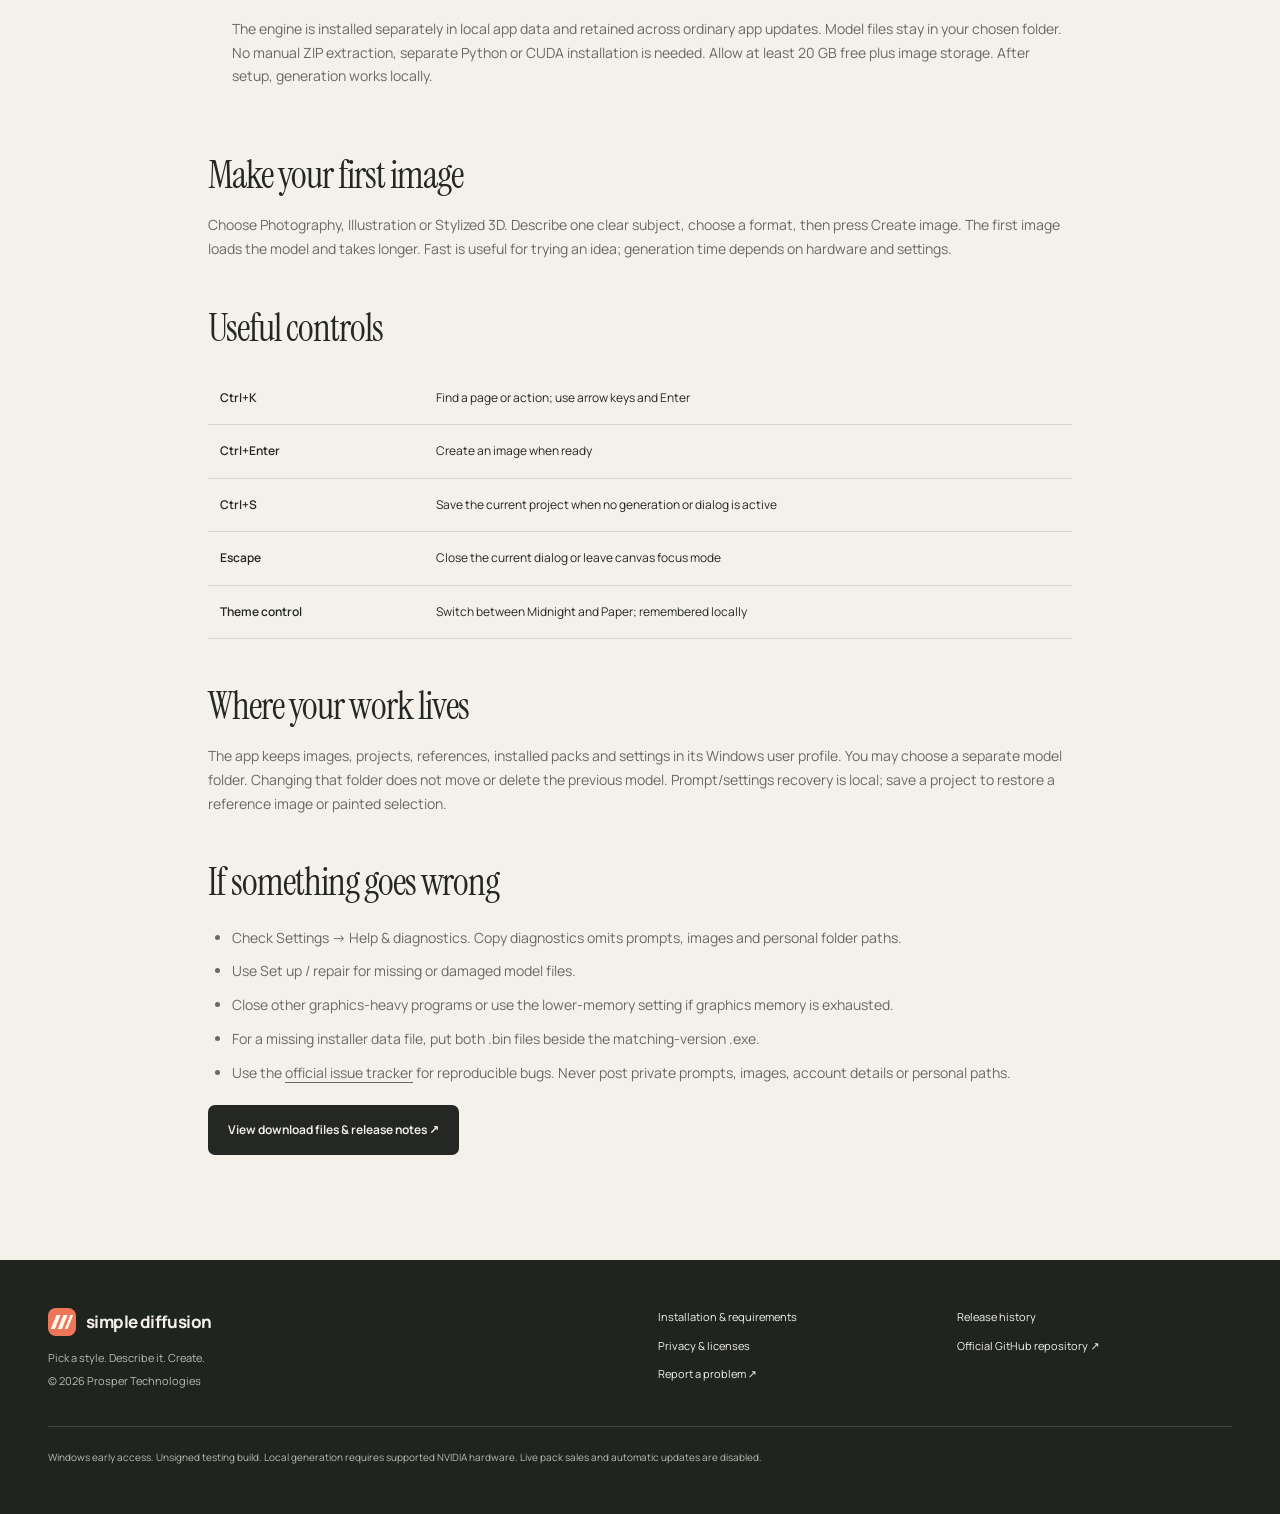
==== commit abc5fef0: "Release app-only installer with optional engine setup" ====
--- a/docs/guide.html
+++ b/docs/guide.html
@@ -1 +1 @@
-<!doctype html><html lang="en"><head><meta charset="utf-8"><meta name="viewport" content="width=device-width,initial-scale=1"><title>Install Simple Diffusion — Windows Requirements &amp; Setup Guide</title><meta name="description" content="Download and install Simple Diffusion for Windows. Check NVIDIA GPU and storage requirements, the single-download online installer, model setup and keyboard controls."><meta name="robots" content="index,follow"><link rel="canonical" href="https://prospertechnology.github.io/simple-diffusion/guide.html"><meta name="theme-color" content="#f4f1ea"><meta property="og:type" content="website"><meta property="og:title" content="Install Simple Diffusion — Windows Requirements &amp; Setup Guide"><meta property="og:description" content="Download and install Simple Diffusion for Windows. Check NVIDIA GPU and storage requirements, the single-download online installer, model setup and keyboard controls."><meta property="og:url" content="https://prospertechnology.github.io/simple-diffusion/guide.html"><meta property="og:image" content="https://prospertechnology.github.io/simple-diffusion/assets/studio.jpg"><meta property="og:image:alt" content="Simple Diffusion Windows studio showing an image generated locally"><meta name="twitter:card" content="summary_large_image"><link rel="icon" href="assets/mark.svg" type="image/svg+xml"><link rel="stylesheet" href="assets/site.css"><script type="application/ld+json">{"@context": "https://schema.org", "@type": "SoftwareApplication", "name": "Simple Diffusion", "applicationCategory": "MultimediaApplication", "operatingSystem": "Windows 10/11 (64-bit)", "softwareVersion": "0.5.1", "description": "Download and install Simple Diffusion for Windows. Check NVIDIA GPU and storage requirements, the single-download online installer, model setup and keyboard controls.", "url": "https://prospertechnology.github.io/simple-diffusion/", "downloadUrl": "https://github.com/ProsperTechnology/simple-diffusion/releases/tag/v0.5.1", "screenshot": "https://prospertechnology.github.io/simple-diffusion/assets/studio.jpg", "author": {"@type": "Organization", "name": "Prosper Technologies"}, "offers": {"@type": "Offer", "price": "0", "priceCurrency": "USD", "description": "Basic local generation; optional collections are separate."}, "softwareRequirements": "NVIDIA GPU with 8 GB or more VRAM, NVIDIA driver 560.94+, 16 GB RAM; separate SDXL model download."}</script></head><body><a class="skip" href="#main">Skip to content</a><header class="nav"><a class="brand" href="./"><img src="assets/mark.svg" alt="" width="34" height="34">simple diffusion<span>by Prosper Technologies</span></a><nav aria-label="Main navigation"><a href="index.html#features">The studio</a><a href="index.html#collections">Collections</a><a href="guide.html">Get started</a><a href="releases.html">What’s new</a><a class="nav-download" href="https://github.com/ProsperTechnology/simple-diffusion/releases/tag/v0.5.1">Download ↗</a></nav></header><main id="main"><article class="wrap article"><span class="eyebrow">GET STARTED / VERSION 0.5.1</span><h1>A studio on<br><em>your own PC.</em></h1><p class="lead">Simple Diffusion includes its own Python and NVIDIA image engine. You do not need to install Python, CUDA or developer tools separately.</p><aside class="notice"><b>Early-access testing build</b><p>This installer is unsigned. Windows may warn about an unrecognized publisher. A signed public build and broader hardware testing are still pending. If you prefer a signed application, wait for a signed release.</p></aside><h2 id="requirements">Check your requirements</h2><table><thead><tr><th>Component</th><th>Requirement</th></tr></thead><tbody><tr><td>System</td><td>Windows 10/11, 64-bit target; currently verified on Windows 11 only</td></tr><tr><td>Graphics</td><td>NVIDIA GPU, at least 8 GB VRAM; driver 560.94 or newer</td></tr><tr><td>Memory</td><td>At least 16 GB system RAM</td></tr><tr><td>Storage</td><td>Allow at least 20 GB free for setup and extraction; model is ~6.9 GB, installed app ~4.4 GiB, images require additional space</td></tr><tr><td>Internet</td><td>Required for installer/model downloads; generation works offline after setup</td></tr><tr><td>Test coverage</td><td>RTX 4080, 16 GB VRAM. Physical 8/12 GB GPUs and fresh Windows machines remain unverified</td></tr></tbody></table><p>AMD, Intel, CPU-only, macOS and Linux generation are not supported by this release. The lower-memory option does not substitute for validation on smaller GPUs.</p><h2>Install in three steps</h2><ol class="steps"><li><b>Download one setup file.</b><p>Download <a href="https://github.com/ProsperTechnology/simple-diffusion/releases/download/v0.5.1/Simple-Diffusion-Install-0.5.1.exe">Simple-Diffusion-Install-0.5.1.exe</a>. No companion files are needed. The optional SHA256SUMS-online.txt file verifies download integrity; it is not a publisher signature.</p></li><li><b>Open setup while connected to the internet.</b><p>Choose the installation location. Setup downloads and verifies about 2.66 GB of installation data automatically, then installs the bundled Python/NVIDIA engine. Allow at least 20 GB free. If a download fails, check your connection and retry setup.</p></li><li><b>Set up the model.</b><p>Open Simple Diffusion, review the hardware report and SDXL license, choose a model folder and download the verified model (~6.9 GB). Model setup supports resume and repair. Once installed, generation runs locally.</p></li></ol><h2>Make your first image</h2><p>Choose Photography, Illustration or Stylized 3D. Describe one clear subject, choose a format, then press Create image. The first image loads the model and takes longer. Fast is useful for trying an idea; generation time depends on hardware and settings.</p><h2>Useful controls</h2><table><tbody><tr><td>Ctrl+K</td><td>Find a page or action; use arrow keys and Enter</td></tr><tr><td>Ctrl+Enter</td><td>Create an image when ready</td></tr><tr><td>Ctrl+S</td><td>Save the current project when no generation or dialog is active</td></tr><tr><td>Escape</td><td>Close the current dialog or leave canvas focus mode</td></tr><tr><td>Theme control</td><td>Switch between Midnight and Paper; remembered locally</td></tr></tbody></table><h2>Where your work lives</h2><p>The app keeps images, projects, references, installed packs and settings in its Windows user profile. You may choose a separate model folder. Changing that folder does not move or delete the previous model. Prompt/settings recovery is local; save a project to restore a reference image or painted selection.</p><h2>If something goes wrong</h2><ul><li>Check Settings → Help & diagnostics. Copy diagnostics omits prompts, images and personal folder paths.</li><li>Use Set up / repair for missing or damaged model files.</li><li>Close other graphics-heavy programs or use the lower-memory setting if graphics memory is exhausted.</li><li>For a missing installer data file, put both .bin files beside the matching-version .exe.</li><li>Use the <a href="https://github.com/ProsperTechnology/simple-diffusion/issues">official issue tracker</a> for reproducible bugs. Never post private prompts, images, account details or personal paths.</li></ul><p><a class="button" href="https://github.com/ProsperTechnology/simple-diffusion/releases/tag/v0.5.1">View download files & release notes ↗</a></p></article></main><footer class="footer"><div><a class="brand" href="./"><img src="assets/mark.svg" alt="" width="28" height="28">simple diffusion</a><p>Pick a style. Describe it. Create.</p><small>© 2026 Prosper Technologies</small></div><div><a href="guide.html">Installation & requirements</a><a href="releases.html">Release history</a><a href="privacy.html">Privacy & licenses</a><a href="https://github.com/ProsperTechnology/simple-diffusion">Official GitHub repository ↗</a><a href="https://github.com/ProsperTechnology/simple-diffusion/issues">Report a problem ↗</a></div><p class="footnote">Windows early access. Unsigned testing build. Local generation requires supported NVIDIA hardware. Live pack sales and automatic updates are disabled.</p></footer></body></html>+<!doctype html><html lang="en"><head><meta charset="utf-8"><meta name="viewport" content="width=device-width,initial-scale=1"><title>Install Simple Diffusion — Windows Requirements &amp; Setup Guide</title><meta name="description" content="Download and install Simple Diffusion for Windows. Check NVIDIA GPU and storage requirements, the small app installer and optional engine download, model setup and keyboard controls."><meta name="robots" content="index,follow"><link rel="canonical" href="https://prospertechnology.github.io/simple-diffusion/guide.html"><meta name="theme-color" content="#f4f1ea"><meta property="og:type" content="website"><meta property="og:title" content="Install Simple Diffusion — Windows Requirements &amp; Setup Guide"><meta property="og:description" content="Download and install Simple Diffusion for Windows. Check NVIDIA GPU and storage requirements, the small app installer and optional engine download, model setup and keyboard controls."><meta property="og:url" content="https://prospertechnology.github.io/simple-diffusion/guide.html"><meta property="og:image" content="https://prospertechnology.github.io/simple-diffusion/assets/studio.jpg"><meta property="og:image:alt" content="Simple Diffusion Windows studio showing an image generated locally"><meta name="twitter:card" content="summary_large_image"><link rel="icon" href="assets/mark.svg" type="image/svg+xml"><link rel="stylesheet" href="assets/site.css"><script type="application/ld+json">{"@context": "https://schema.org", "@type": "SoftwareApplication", "name": "Simple Diffusion", "applicationCategory": "MultimediaApplication", "operatingSystem": "Windows 10/11 (64-bit)", "softwareVersion": "0.6.0", "description": "Download and install Simple Diffusion for Windows. Check NVIDIA GPU and storage requirements, the small app installer and optional engine download, model setup and keyboard controls.", "url": "https://prospertechnology.github.io/simple-diffusion/", "downloadUrl": "https://github.com/ProsperTechnology/simple-diffusion/releases/tag/v0.6.0", "screenshot": "https://prospertechnology.github.io/simple-diffusion/assets/studio.jpg", "author": {"@type": "Organization", "name": "Prosper Technologies"}, "offers": {"@type": "Offer", "price": "0", "priceCurrency": "USD", "description": "Basic local generation; optional collections are separate."}, "softwareRequirements": "NVIDIA GPU with 8 GB or more VRAM, NVIDIA driver 560.94+, 16 GB RAM; separate SDXL model download."}</script></head><body><a class="skip" href="#main">Skip to content</a><header class="nav"><a class="brand" href="./"><img src="assets/mark.svg" alt="" width="34" height="34">simple diffusion<span>by Prosper Technologies</span></a><nav aria-label="Main navigation"><a href="index.html#features">The studio</a><a href="index.html#collections">Collections</a><a href="guide.html">Get started</a><a href="releases.html">What’s new</a><a class="nav-download" href="https://github.com/ProsperTechnology/simple-diffusion/releases/tag/v0.6.0">Download ↗</a></nav></header><main id="main"><article class="wrap article"><span class="eyebrow">GET STARTED / VERSION 0.6.0</span><h1>A studio on<br><em>your own PC.</em></h1><p class="lead">Simple Diffusion includes its own Python and NVIDIA image engine. You do not need to install Python, CUDA or developer tools separately.</p><aside class="notice"><b>Early-access testing build</b><p>This installer is unsigned. Windows may warn about an unrecognized publisher. A signed public build and broader hardware testing are still pending. If you prefer a signed application, wait for a signed release.</p></aside><h2 id="requirements">Check your requirements</h2><table><thead><tr><th>Component</th><th>Requirement</th></tr></thead><tbody><tr><td>System</td><td>Windows 10/11, 64-bit target; currently verified on Windows 11 only</td></tr><tr><td>Graphics</td><td>NVIDIA GPU, at least 8 GB VRAM; driver 560.94 or newer</td></tr><tr><td>Memory</td><td>At least 16 GB system RAM</td></tr><tr><td>Storage</td><td>Allow at least 20 GB free for setup and extraction; model is ~6.9 GB, installed app ~4.4 GiB, images require additional space</td></tr><tr><td>Internet</td><td>Required for installer/model downloads; generation works offline after setup</td></tr><tr><td>Test coverage</td><td>RTX 4080, 16 GB VRAM. Physical 8/12 GB GPUs and fresh Windows machines remain unverified</td></tr></tbody></table><p>AMD, Intel, CPU-only, macOS and Linux generation are not supported by this release. The lower-memory option does not substitute for validation on smaller GPUs.</p><h2>Install in three steps</h2><ol class="steps"><li><b>Install the small app.</b><p>Download <a href="https://github.com/ProsperTechnology/simple-diffusion/releases/download/v0.6.0/Simple-Diffusion-Setup-0.6.0.exe">Simple-Diffusion-Setup-0.6.0.exe (169 MB)</a>. Windows setup installs just the app. No engine download or companion files are required during installation.</p></li><li><b>Download the engine when you are ready.</b><p>Open the app and review setup. It shows the NVIDIA image engine (~2.75 GB) and SDXL model (~6.9 GB) download sizes. Accept the model license and choose Set up &amp; download. You can dismiss setup and return later. Downloads are verified and support pause/resume.</p></li><li><b>Create locally.</b><p>The engine is installed separately in local app data and retained across ordinary app updates. Model files stay in your chosen folder. No manual ZIP extraction, separate Python or CUDA installation is needed. Allow at least 20 GB free plus image storage. After setup, generation works locally.</p></li></ol><h2>Make your first image</h2><p>Choose Photography, Illustration or Stylized 3D. Describe one clear subject, choose a format, then press Create image. The first image loads the model and takes longer. Fast is useful for trying an idea; generation time depends on hardware and settings.</p><h2>Useful controls</h2><table><tbody><tr><td>Ctrl+K</td><td>Find a page or action; use arrow keys and Enter</td></tr><tr><td>Ctrl+Enter</td><td>Create an image when ready</td></tr><tr><td>Ctrl+S</td><td>Save the current project when no generation or dialog is active</td></tr><tr><td>Escape</td><td>Close the current dialog or leave canvas focus mode</td></tr><tr><td>Theme control</td><td>Switch between Midnight and Paper; remembered locally</td></tr></tbody></table><h2>Where your work lives</h2><p>The app keeps images, projects, references, installed packs and settings in its Windows user profile. You may choose a separate model folder. Changing that folder does not move or delete the previous model. Prompt/settings recovery is local; save a project to restore a reference image or painted selection.</p><h2>If something goes wrong</h2><ul><li>Check Settings → Help & diagnostics. Copy diagnostics omits prompts, images and personal folder paths.</li><li>Use Set up / repair for missing or damaged model files.</li><li>Close other graphics-heavy programs or use the lower-memory setting if graphics memory is exhausted.</li><li>For a missing installer data file, put both .bin files beside the matching-version .exe.</li><li>Use the <a href="https://github.com/ProsperTechnology/simple-diffusion/issues">official issue tracker</a> for reproducible bugs. Never post private prompts, images, account details or personal paths.</li></ul><p><a class="button" href="https://github.com/ProsperTechnology/simple-diffusion/releases/tag/v0.6.0">View download files & release notes ↗</a></p></article></main><footer class="footer"><div><a class="brand" href="./"><img src="assets/mark.svg" alt="" width="28" height="28">simple diffusion</a><p>Pick a style. Describe it. Create.</p><small>© 2026 Prosper Technologies</small></div><div><a href="guide.html">Installation & requirements</a><a href="releases.html">Release history</a><a href="privacy.html">Privacy & licenses</a><a href="https://github.com/ProsperTechnology/simple-diffusion">Official GitHub repository ↗</a><a href="https://github.com/ProsperTechnology/simple-diffusion/issues">Report a problem ↗</a></div><p class="footnote">Windows early access. Unsigned testing build. Local generation requires supported NVIDIA hardware. Live pack sales and automatic updates are disabled.</p></footer></body></html>
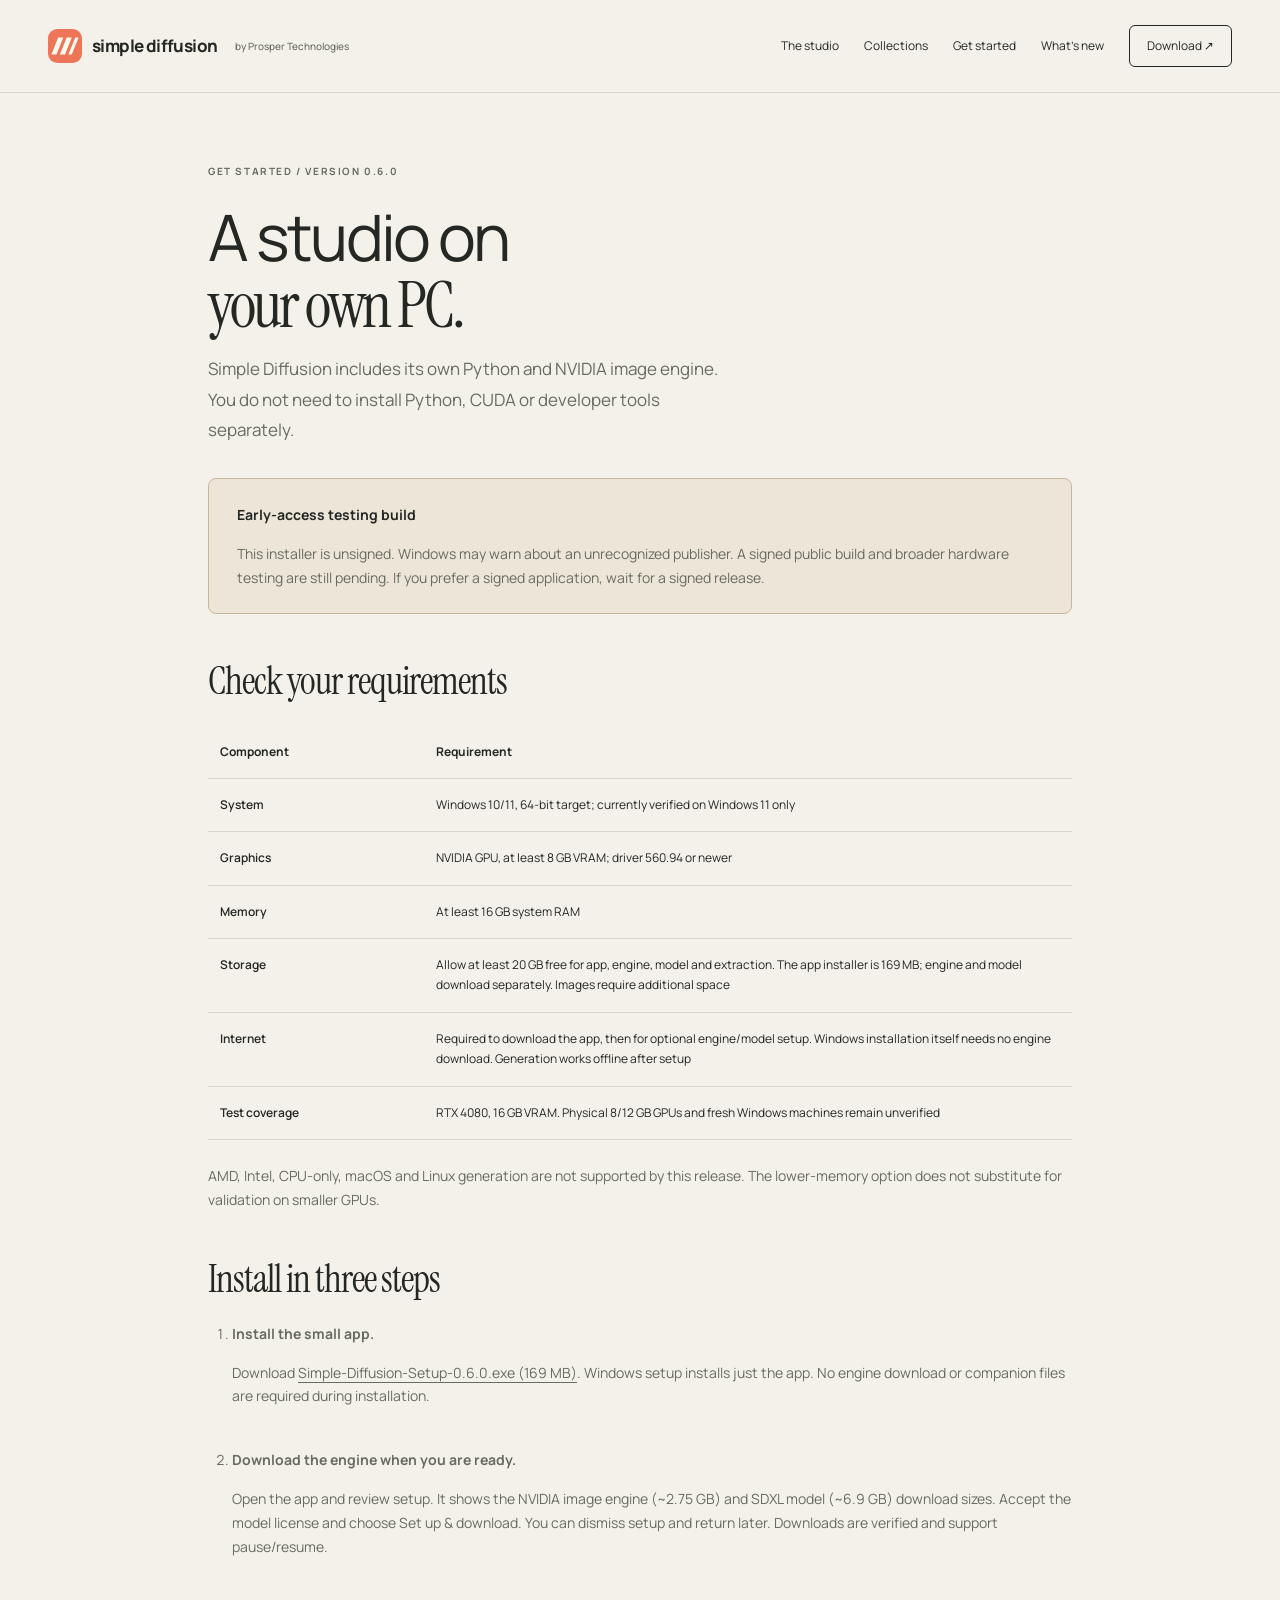
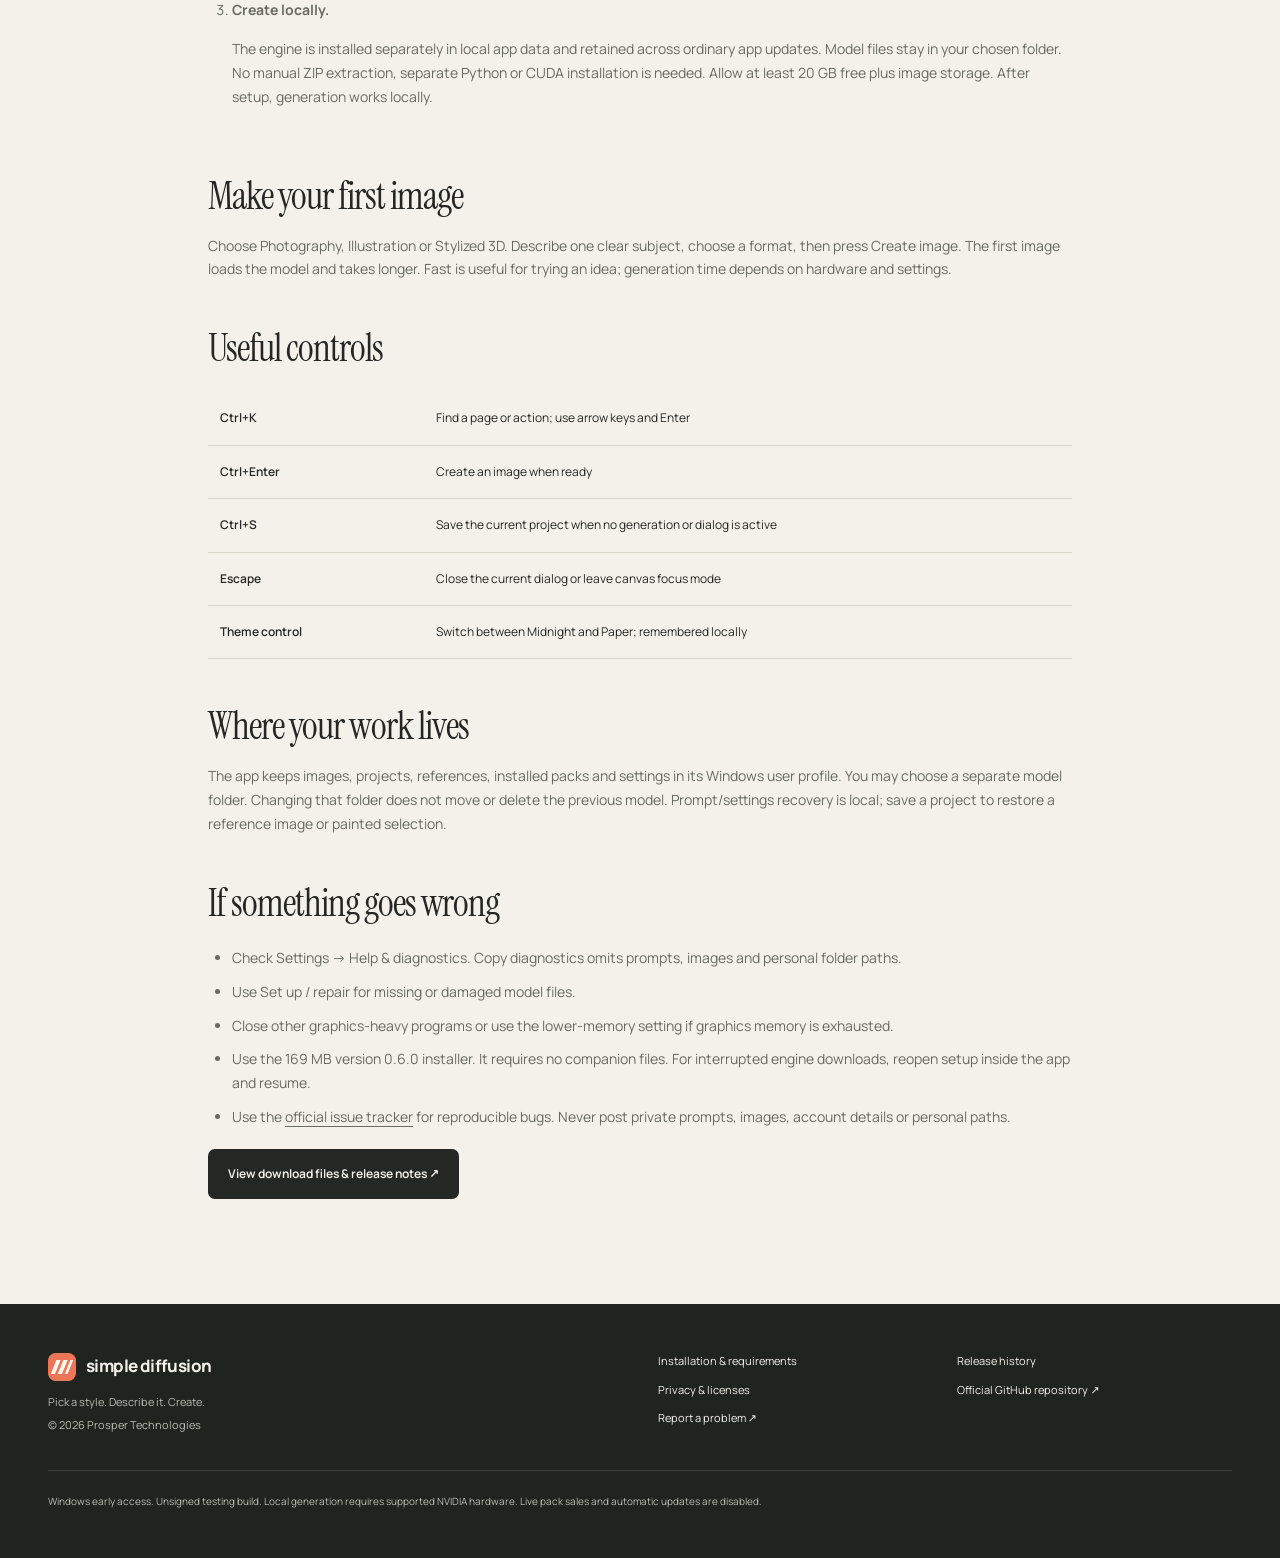
==== commit 789a3051: "Highlight 0.6.0 small installer and optional engine downloads" ====
--- a/docs/guide.html
+++ b/docs/guide.html
@@ -1 +1 @@
-<!doctype html><html lang="en"><head><meta charset="utf-8"><meta name="viewport" content="width=device-width,initial-scale=1"><title>Install Simple Diffusion — Windows Requirements &amp; Setup Guide</title><meta name="description" content="Download and install Simple Diffusion for Windows. Check NVIDIA GPU and storage requirements, the small app installer and optional engine download, model setup and keyboard controls."><meta name="robots" content="index,follow"><link rel="canonical" href="https://prospertechnology.github.io/simple-diffusion/guide.html"><meta name="theme-color" content="#f4f1ea"><meta property="og:type" content="website"><meta property="og:title" content="Install Simple Diffusion — Windows Requirements &amp; Setup Guide"><meta property="og:description" content="Download and install Simple Diffusion for Windows. Check NVIDIA GPU and storage requirements, the small app installer and optional engine download, model setup and keyboard controls."><meta property="og:url" content="https://prospertechnology.github.io/simple-diffusion/guide.html"><meta property="og:image" content="https://prospertechnology.github.io/simple-diffusion/assets/studio.jpg"><meta property="og:image:alt" content="Simple Diffusion Windows studio showing an image generated locally"><meta name="twitter:card" content="summary_large_image"><link rel="icon" href="assets/mark.svg" type="image/svg+xml"><link rel="stylesheet" href="assets/site.css"><script type="application/ld+json">{"@context": "https://schema.org", "@type": "SoftwareApplication", "name": "Simple Diffusion", "applicationCategory": "MultimediaApplication", "operatingSystem": "Windows 10/11 (64-bit)", "softwareVersion": "0.6.0", "description": "Download and install Simple Diffusion for Windows. Check NVIDIA GPU and storage requirements, the small app installer and optional engine download, model setup and keyboard controls.", "url": "https://prospertechnology.github.io/simple-diffusion/", "downloadUrl": "https://github.com/ProsperTechnology/simple-diffusion/releases/tag/v0.6.0", "screenshot": "https://prospertechnology.github.io/simple-diffusion/assets/studio.jpg", "author": {"@type": "Organization", "name": "Prosper Technologies"}, "offers": {"@type": "Offer", "price": "0", "priceCurrency": "USD", "description": "Basic local generation; optional collections are separate."}, "softwareRequirements": "NVIDIA GPU with 8 GB or more VRAM, NVIDIA driver 560.94+, 16 GB RAM; separate SDXL model download."}</script></head><body><a class="skip" href="#main">Skip to content</a><header class="nav"><a class="brand" href="./"><img src="assets/mark.svg" alt="" width="34" height="34">simple diffusion<span>by Prosper Technologies</span></a><nav aria-label="Main navigation"><a href="index.html#features">The studio</a><a href="index.html#collections">Collections</a><a href="guide.html">Get started</a><a href="releases.html">What’s new</a><a class="nav-download" href="https://github.com/ProsperTechnology/simple-diffusion/releases/tag/v0.6.0">Download ↗</a></nav></header><main id="main"><article class="wrap article"><span class="eyebrow">GET STARTED / VERSION 0.6.0</span><h1>A studio on<br><em>your own PC.</em></h1><p class="lead">Simple Diffusion includes its own Python and NVIDIA image engine. You do not need to install Python, CUDA or developer tools separately.</p><aside class="notice"><b>Early-access testing build</b><p>This installer is unsigned. Windows may warn about an unrecognized publisher. A signed public build and broader hardware testing are still pending. If you prefer a signed application, wait for a signed release.</p></aside><h2 id="requirements">Check your requirements</h2><table><thead><tr><th>Component</th><th>Requirement</th></tr></thead><tbody><tr><td>System</td><td>Windows 10/11, 64-bit target; currently verified on Windows 11 only</td></tr><tr><td>Graphics</td><td>NVIDIA GPU, at least 8 GB VRAM; driver 560.94 or newer</td></tr><tr><td>Memory</td><td>At least 16 GB system RAM</td></tr><tr><td>Storage</td><td>Allow at least 20 GB free for setup and extraction; model is ~6.9 GB, installed app ~4.4 GiB, images require additional space</td></tr><tr><td>Internet</td><td>Required for installer/model downloads; generation works offline after setup</td></tr><tr><td>Test coverage</td><td>RTX 4080, 16 GB VRAM. Physical 8/12 GB GPUs and fresh Windows machines remain unverified</td></tr></tbody></table><p>AMD, Intel, CPU-only, macOS and Linux generation are not supported by this release. The lower-memory option does not substitute for validation on smaller GPUs.</p><h2>Install in three steps</h2><ol class="steps"><li><b>Install the small app.</b><p>Download <a href="https://github.com/ProsperTechnology/simple-diffusion/releases/download/v0.6.0/Simple-Diffusion-Setup-0.6.0.exe">Simple-Diffusion-Setup-0.6.0.exe (169 MB)</a>. Windows setup installs just the app. No engine download or companion files are required during installation.</p></li><li><b>Download the engine when you are ready.</b><p>Open the app and review setup. It shows the NVIDIA image engine (~2.75 GB) and SDXL model (~6.9 GB) download sizes. Accept the model license and choose Set up &amp; download. You can dismiss setup and return later. Downloads are verified and support pause/resume.</p></li><li><b>Create locally.</b><p>The engine is installed separately in local app data and retained across ordinary app updates. Model files stay in your chosen folder. No manual ZIP extraction, separate Python or CUDA installation is needed. Allow at least 20 GB free plus image storage. After setup, generation works locally.</p></li></ol><h2>Make your first image</h2><p>Choose Photography, Illustration or Stylized 3D. Describe one clear subject, choose a format, then press Create image. The first image loads the model and takes longer. Fast is useful for trying an idea; generation time depends on hardware and settings.</p><h2>Useful controls</h2><table><tbody><tr><td>Ctrl+K</td><td>Find a page or action; use arrow keys and Enter</td></tr><tr><td>Ctrl+Enter</td><td>Create an image when ready</td></tr><tr><td>Ctrl+S</td><td>Save the current project when no generation or dialog is active</td></tr><tr><td>Escape</td><td>Close the current dialog or leave canvas focus mode</td></tr><tr><td>Theme control</td><td>Switch between Midnight and Paper; remembered locally</td></tr></tbody></table><h2>Where your work lives</h2><p>The app keeps images, projects, references, installed packs and settings in its Windows user profile. You may choose a separate model folder. Changing that folder does not move or delete the previous model. Prompt/settings recovery is local; save a project to restore a reference image or painted selection.</p><h2>If something goes wrong</h2><ul><li>Check Settings → Help & diagnostics. Copy diagnostics omits prompts, images and personal folder paths.</li><li>Use Set up / repair for missing or damaged model files.</li><li>Close other graphics-heavy programs or use the lower-memory setting if graphics memory is exhausted.</li><li>For a missing installer data file, put both .bin files beside the matching-version .exe.</li><li>Use the <a href="https://github.com/ProsperTechnology/simple-diffusion/issues">official issue tracker</a> for reproducible bugs. Never post private prompts, images, account details or personal paths.</li></ul><p><a class="button" href="https://github.com/ProsperTechnology/simple-diffusion/releases/tag/v0.6.0">View download files & release notes ↗</a></p></article></main><footer class="footer"><div><a class="brand" href="./"><img src="assets/mark.svg" alt="" width="28" height="28">simple diffusion</a><p>Pick a style. Describe it. Create.</p><small>© 2026 Prosper Technologies</small></div><div><a href="guide.html">Installation & requirements</a><a href="releases.html">Release history</a><a href="privacy.html">Privacy & licenses</a><a href="https://github.com/ProsperTechnology/simple-diffusion">Official GitHub repository ↗</a><a href="https://github.com/ProsperTechnology/simple-diffusion/issues">Report a problem ↗</a></div><p class="footnote">Windows early access. Unsigned testing build. Local generation requires supported NVIDIA hardware. Live pack sales and automatic updates are disabled.</p></footer></body></html>+<!doctype html><html lang="en"><head><meta charset="utf-8"><meta name="viewport" content="width=device-width,initial-scale=1"><title>Install Simple Diffusion — Windows Requirements &amp; Setup Guide</title><meta name="description" content="Download and install Simple Diffusion for Windows. Check NVIDIA GPU and storage requirements, the small app installer and optional engine download, model setup and keyboard controls."><meta name="robots" content="index,follow"><link rel="canonical" href="https://prospertechnology.github.io/simple-diffusion/guide.html"><meta name="theme-color" content="#f4f1ea"><meta property="og:type" content="website"><meta property="og:title" content="Install Simple Diffusion — Windows Requirements &amp; Setup Guide"><meta property="og:description" content="Download and install Simple Diffusion for Windows. Check NVIDIA GPU and storage requirements, the small app installer and optional engine download, model setup and keyboard controls."><meta property="og:url" content="https://prospertechnology.github.io/simple-diffusion/guide.html"><meta property="og:image" content="https://prospertechnology.github.io/simple-diffusion/assets/studio.jpg"><meta property="og:image:alt" content="Simple Diffusion Windows studio showing an image generated locally"><meta name="twitter:card" content="summary_large_image"><link rel="icon" href="assets/mark.svg" type="image/svg+xml"><link rel="stylesheet" href="assets/site.css"><script type="application/ld+json">{"@context": "https://schema.org", "@type": "SoftwareApplication", "name": "Simple Diffusion", "applicationCategory": "MultimediaApplication", "operatingSystem": "Windows 10/11 (64-bit)", "softwareVersion": "0.6.0", "description": "Download and install Simple Diffusion for Windows. Check NVIDIA GPU and storage requirements, the small app installer and optional engine download, model setup and keyboard controls.", "url": "https://prospertechnology.github.io/simple-diffusion/", "downloadUrl": "https://github.com/ProsperTechnology/simple-diffusion/releases/tag/v0.6.0", "screenshot": "https://prospertechnology.github.io/simple-diffusion/assets/studio.jpg", "author": {"@type": "Organization", "name": "Prosper Technologies"}, "offers": {"@type": "Offer", "price": "0", "priceCurrency": "USD", "description": "Basic local generation; optional collections are separate."}, "softwareRequirements": "NVIDIA GPU with 8 GB or more VRAM, NVIDIA driver 560.94+, 16 GB RAM; separate SDXL model download."}</script></head><body><a class="skip" href="#main">Skip to content</a><header class="nav"><a class="brand" href="./"><img src="assets/mark.svg" alt="" width="34" height="34">simple diffusion<span>by Prosper Technologies</span></a><nav aria-label="Main navigation"><a href="index.html#features">The studio</a><a href="index.html#collections">Collections</a><a href="guide.html">Get started</a><a href="releases.html">What’s new</a><a class="nav-download" href="https://github.com/ProsperTechnology/simple-diffusion/releases/tag/v0.6.0">Download ↗</a></nav></header><main id="main"><article class="wrap article"><span class="eyebrow">GET STARTED / VERSION 0.6.0</span><h1>A studio on<br><em>your own PC.</em></h1><p class="lead">Simple Diffusion includes its own Python and NVIDIA image engine. You do not need to install Python, CUDA or developer tools separately.</p><aside class="notice"><b>Early-access testing build</b><p>This installer is unsigned. Windows may warn about an unrecognized publisher. A signed public build and broader hardware testing are still pending. If you prefer a signed application, wait for a signed release.</p></aside><h2 id="requirements">Check your requirements</h2><table><thead><tr><th>Component</th><th>Requirement</th></tr></thead><tbody><tr><td>System</td><td>Windows 10/11, 64-bit target; currently verified on Windows 11 only</td></tr><tr><td>Graphics</td><td>NVIDIA GPU, at least 8 GB VRAM; driver 560.94 or newer</td></tr><tr><td>Memory</td><td>At least 16 GB system RAM</td></tr><tr><td>Storage</td><td>Allow at least 20 GB free for app, engine, model and extraction. The app installer is 169 MB; engine and model download separately. Images require additional space</td></tr><tr><td>Internet</td><td>Required to download the app, then for optional engine/model setup. Windows installation itself needs no engine download. Generation works offline after setup</td></tr><tr><td>Test coverage</td><td>RTX 4080, 16 GB VRAM. Physical 8/12 GB GPUs and fresh Windows machines remain unverified</td></tr></tbody></table><p>AMD, Intel, CPU-only, macOS and Linux generation are not supported by this release. The lower-memory option does not substitute for validation on smaller GPUs.</p><h2>Install in three steps</h2><ol class="steps"><li><b>Install the small app.</b><p>Download <a href="https://github.com/ProsperTechnology/simple-diffusion/releases/download/v0.6.0/Simple-Diffusion-Setup-0.6.0.exe">Simple-Diffusion-Setup-0.6.0.exe (169 MB)</a>. Windows setup installs just the app. No engine download or companion files are required during installation.</p></li><li><b>Download the engine when you are ready.</b><p>Open the app and review setup. It shows the NVIDIA image engine (~2.75 GB) and SDXL model (~6.9 GB) download sizes. Accept the model license and choose Set up &amp; download. You can dismiss setup and return later. Downloads are verified and support pause/resume.</p></li><li><b>Create locally.</b><p>The engine is installed separately in local app data and retained across ordinary app updates. Model files stay in your chosen folder. No manual ZIP extraction, separate Python or CUDA installation is needed. Allow at least 20 GB free plus image storage. After setup, generation works locally.</p></li></ol><h2>Make your first image</h2><p>Choose Photography, Illustration or Stylized 3D. Describe one clear subject, choose a format, then press Create image. The first image loads the model and takes longer. Fast is useful for trying an idea; generation time depends on hardware and settings.</p><h2>Useful controls</h2><table><tbody><tr><td>Ctrl+K</td><td>Find a page or action; use arrow keys and Enter</td></tr><tr><td>Ctrl+Enter</td><td>Create an image when ready</td></tr><tr><td>Ctrl+S</td><td>Save the current project when no generation or dialog is active</td></tr><tr><td>Escape</td><td>Close the current dialog or leave canvas focus mode</td></tr><tr><td>Theme control</td><td>Switch between Midnight and Paper; remembered locally</td></tr></tbody></table><h2>Where your work lives</h2><p>The app keeps images, projects, references, installed packs and settings in its Windows user profile. You may choose a separate model folder. Changing that folder does not move or delete the previous model. Prompt/settings recovery is local; save a project to restore a reference image or painted selection.</p><h2>If something goes wrong</h2><ul><li>Check Settings → Help & diagnostics. Copy diagnostics omits prompts, images and personal folder paths.</li><li>Use Set up / repair for missing or damaged model files.</li><li>Close other graphics-heavy programs or use the lower-memory setting if graphics memory is exhausted.</li><li>Use the 169 MB version 0.6.0 installer. It requires no companion files. For interrupted engine downloads, reopen setup inside the app and resume.</li><li>Use the <a href="https://github.com/ProsperTechnology/simple-diffusion/issues">official issue tracker</a> for reproducible bugs. Never post private prompts, images, account details or personal paths.</li></ul><p><a class="button" href="https://github.com/ProsperTechnology/simple-diffusion/releases/tag/v0.6.0">View download files & release notes ↗</a></p></article></main><footer class="footer"><div><a class="brand" href="./"><img src="assets/mark.svg" alt="" width="28" height="28">simple diffusion</a><p>Pick a style. Describe it. Create.</p><small>© 2026 Prosper Technologies</small></div><div><a href="guide.html">Installation & requirements</a><a href="releases.html">Release history</a><a href="privacy.html">Privacy & licenses</a><a href="https://github.com/ProsperTechnology/simple-diffusion">Official GitHub repository ↗</a><a href="https://github.com/ProsperTechnology/simple-diffusion/issues">Report a problem ↗</a></div><p class="footnote">Windows early access. Unsigned testing build. Local generation requires supported NVIDIA hardware. Live pack sales and automatic updates are disabled.</p></footer></body></html>
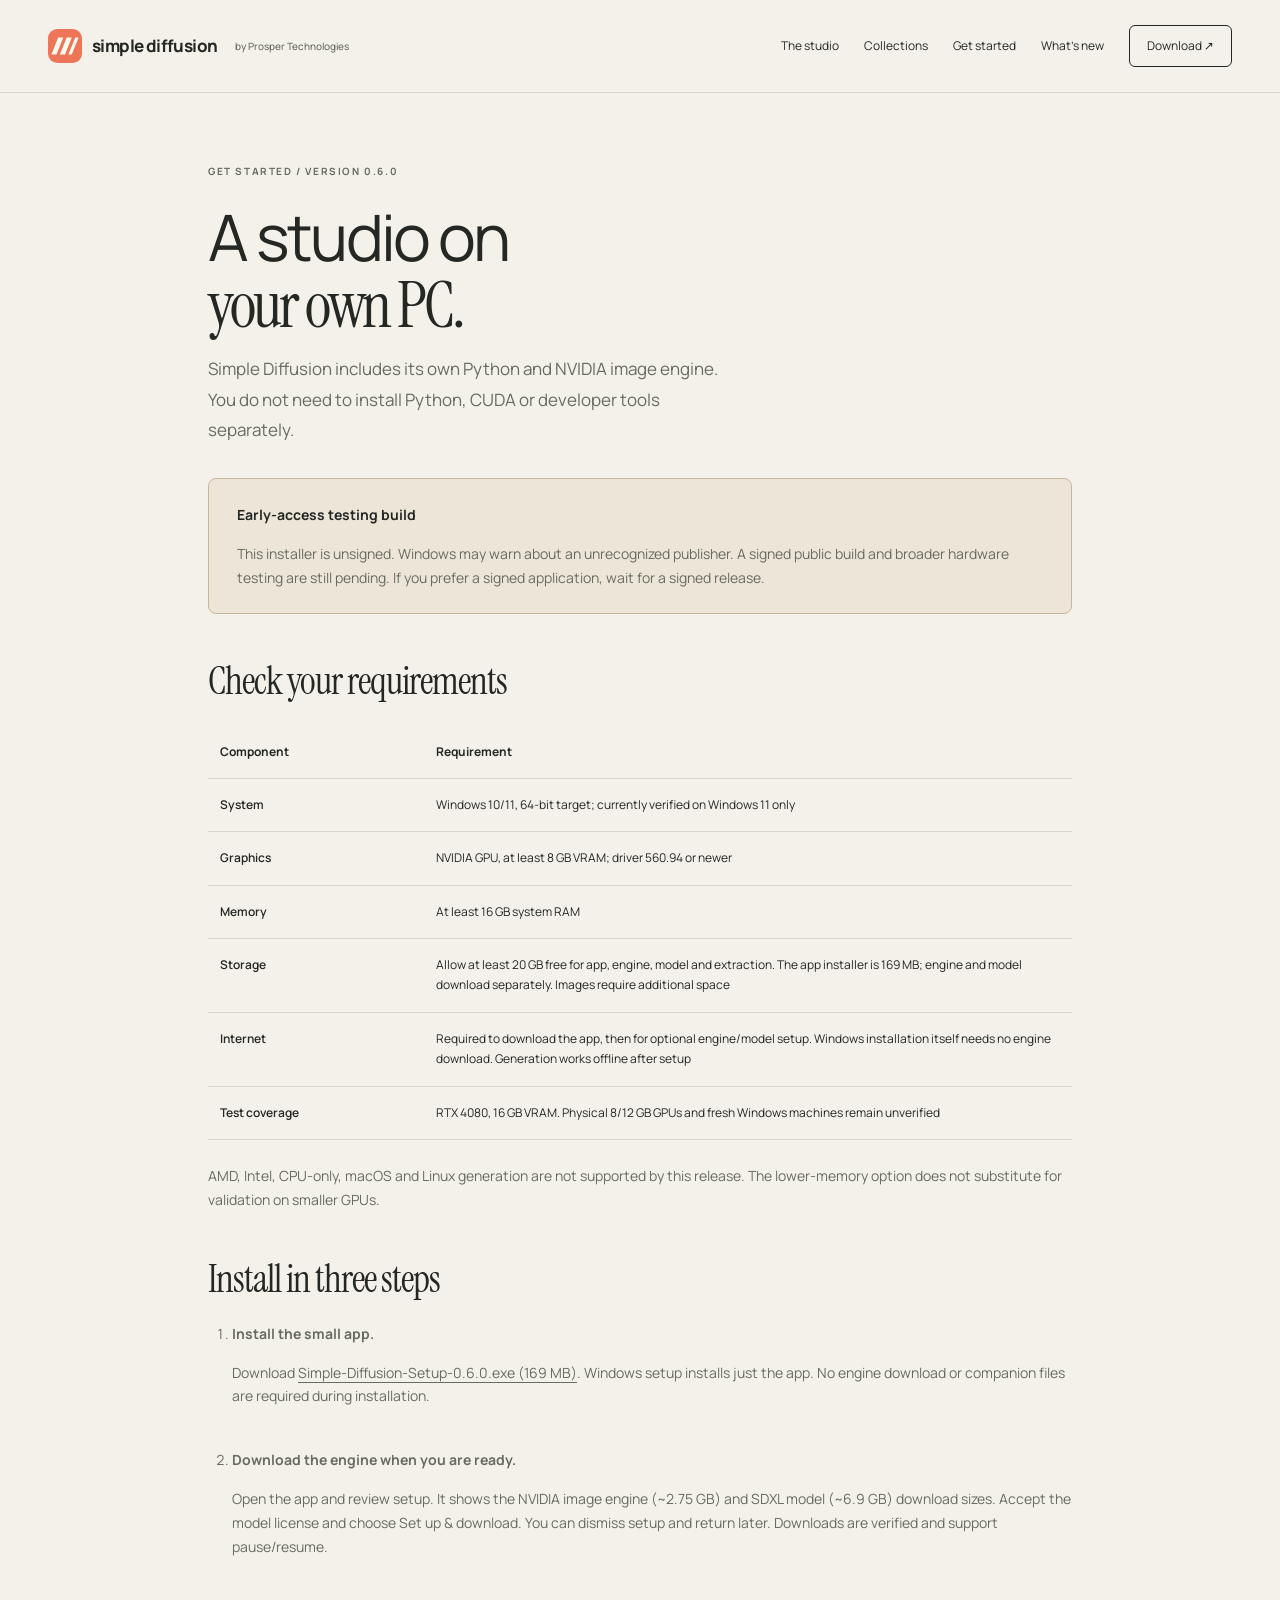
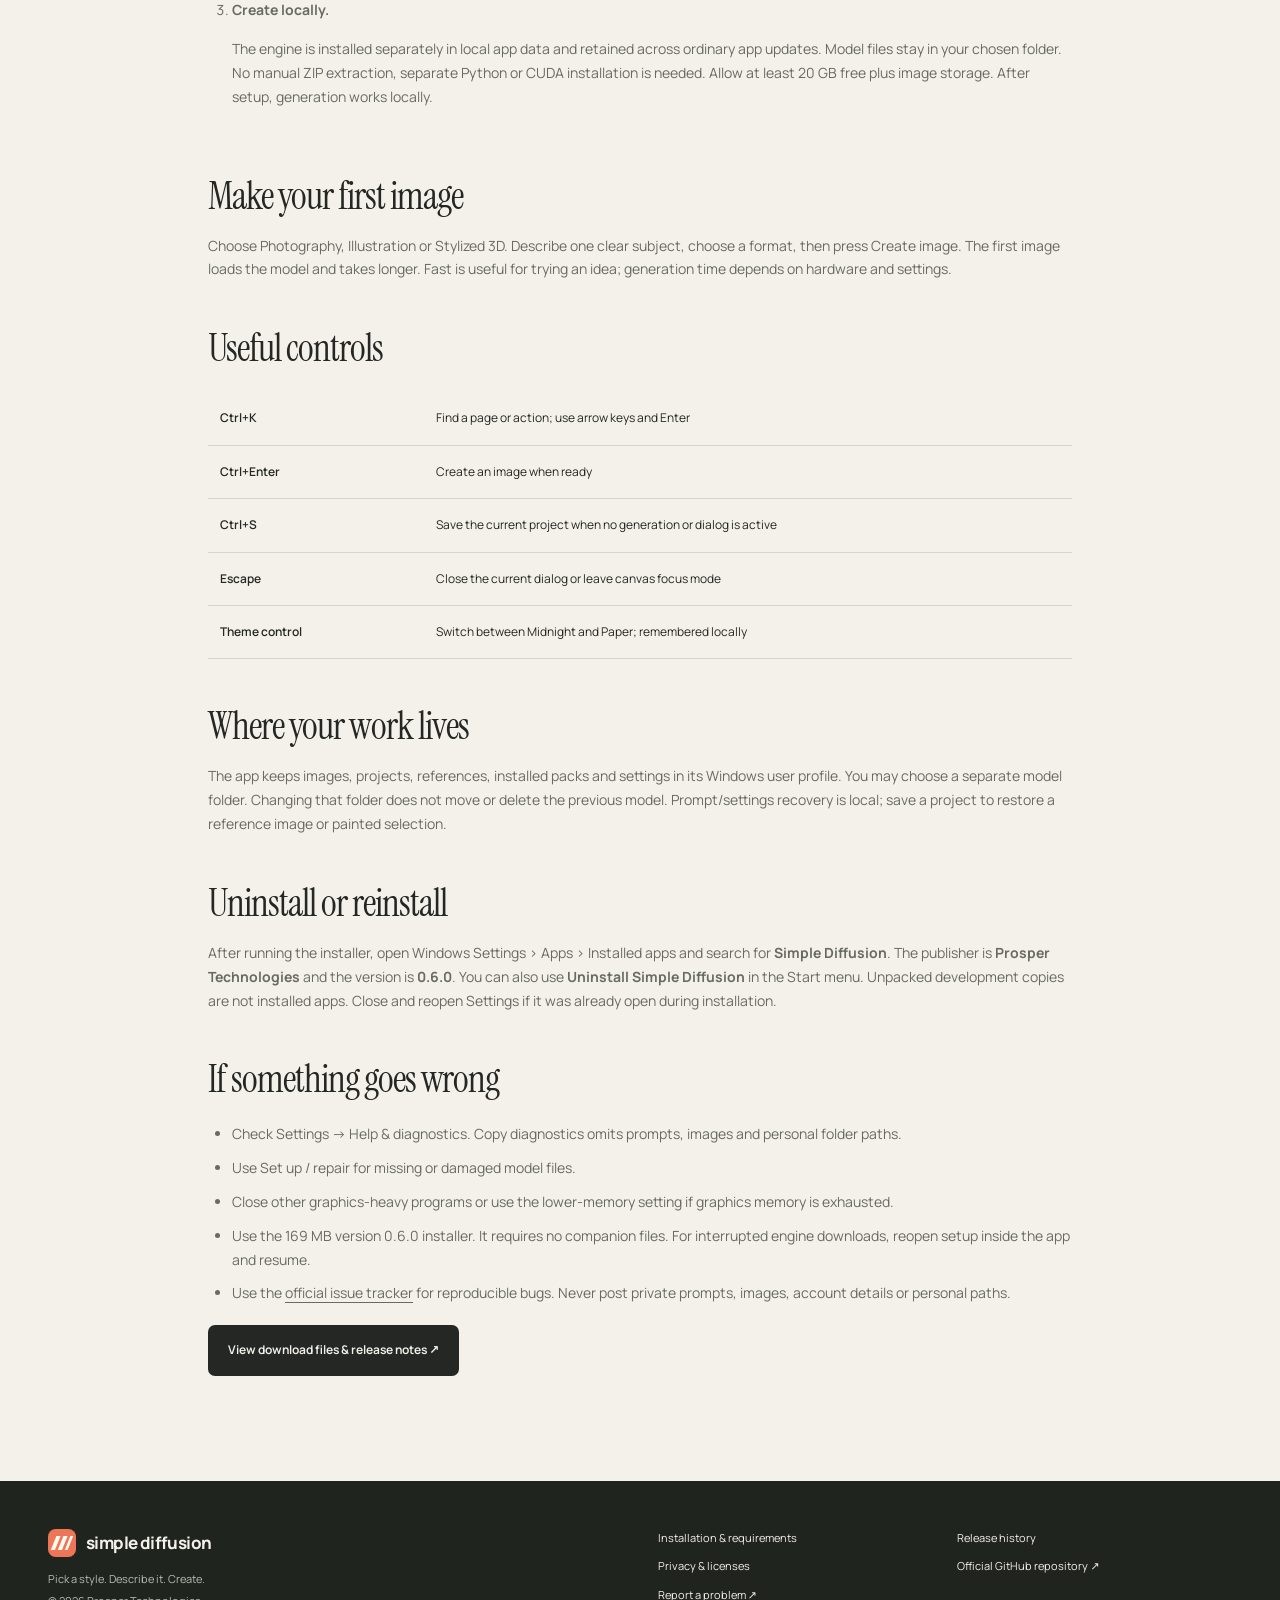
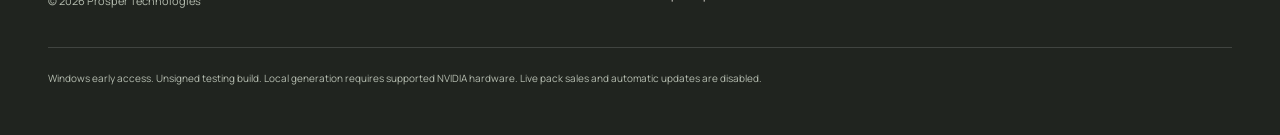
==== commit 1547c4f5: "Document Windows Installed apps registration and uninstall shortcut" ====
--- a/docs/guide.html
+++ b/docs/guide.html
@@ -1 +1 @@
-<!doctype html><html lang="en"><head><meta charset="utf-8"><meta name="viewport" content="width=device-width,initial-scale=1"><title>Install Simple Diffusion — Windows Requirements &amp; Setup Guide</title><meta name="description" content="Download and install Simple Diffusion for Windows. Check NVIDIA GPU and storage requirements, the small app installer and optional engine download, model setup and keyboard controls."><meta name="robots" content="index,follow"><link rel="canonical" href="https://prospertechnology.github.io/simple-diffusion/guide.html"><meta name="theme-color" content="#f4f1ea"><meta property="og:type" content="website"><meta property="og:title" content="Install Simple Diffusion — Windows Requirements &amp; Setup Guide"><meta property="og:description" content="Download and install Simple Diffusion for Windows. Check NVIDIA GPU and storage requirements, the small app installer and optional engine download, model setup and keyboard controls."><meta property="og:url" content="https://prospertechnology.github.io/simple-diffusion/guide.html"><meta property="og:image" content="https://prospertechnology.github.io/simple-diffusion/assets/studio.jpg"><meta property="og:image:alt" content="Simple Diffusion Windows studio showing an image generated locally"><meta name="twitter:card" content="summary_large_image"><link rel="icon" href="assets/mark.svg" type="image/svg+xml"><link rel="stylesheet" href="assets/site.css"><script type="application/ld+json">{"@context": "https://schema.org", "@type": "SoftwareApplication", "name": "Simple Diffusion", "applicationCategory": "MultimediaApplication", "operatingSystem": "Windows 10/11 (64-bit)", "softwareVersion": "0.6.0", "description": "Download and install Simple Diffusion for Windows. Check NVIDIA GPU and storage requirements, the small app installer and optional engine download, model setup and keyboard controls.", "url": "https://prospertechnology.github.io/simple-diffusion/", "downloadUrl": "https://github.com/ProsperTechnology/simple-diffusion/releases/tag/v0.6.0", "screenshot": "https://prospertechnology.github.io/simple-diffusion/assets/studio.jpg", "author": {"@type": "Organization", "name": "Prosper Technologies"}, "offers": {"@type": "Offer", "price": "0", "priceCurrency": "USD", "description": "Basic local generation; optional collections are separate."}, "softwareRequirements": "NVIDIA GPU with 8 GB or more VRAM, NVIDIA driver 560.94+, 16 GB RAM; separate SDXL model download."}</script></head><body><a class="skip" href="#main">Skip to content</a><header class="nav"><a class="brand" href="./"><img src="assets/mark.svg" alt="" width="34" height="34">simple diffusion<span>by Prosper Technologies</span></a><nav aria-label="Main navigation"><a href="index.html#features">The studio</a><a href="index.html#collections">Collections</a><a href="guide.html">Get started</a><a href="releases.html">What’s new</a><a class="nav-download" href="https://github.com/ProsperTechnology/simple-diffusion/releases/tag/v0.6.0">Download ↗</a></nav></header><main id="main"><article class="wrap article"><span class="eyebrow">GET STARTED / VERSION 0.6.0</span><h1>A studio on<br><em>your own PC.</em></h1><p class="lead">Simple Diffusion includes its own Python and NVIDIA image engine. You do not need to install Python, CUDA or developer tools separately.</p><aside class="notice"><b>Early-access testing build</b><p>This installer is unsigned. Windows may warn about an unrecognized publisher. A signed public build and broader hardware testing are still pending. If you prefer a signed application, wait for a signed release.</p></aside><h2 id="requirements">Check your requirements</h2><table><thead><tr><th>Component</th><th>Requirement</th></tr></thead><tbody><tr><td>System</td><td>Windows 10/11, 64-bit target; currently verified on Windows 11 only</td></tr><tr><td>Graphics</td><td>NVIDIA GPU, at least 8 GB VRAM; driver 560.94 or newer</td></tr><tr><td>Memory</td><td>At least 16 GB system RAM</td></tr><tr><td>Storage</td><td>Allow at least 20 GB free for app, engine, model and extraction. The app installer is 169 MB; engine and model download separately. Images require additional space</td></tr><tr><td>Internet</td><td>Required to download the app, then for optional engine/model setup. Windows installation itself needs no engine download. Generation works offline after setup</td></tr><tr><td>Test coverage</td><td>RTX 4080, 16 GB VRAM. Physical 8/12 GB GPUs and fresh Windows machines remain unverified</td></tr></tbody></table><p>AMD, Intel, CPU-only, macOS and Linux generation are not supported by this release. The lower-memory option does not substitute for validation on smaller GPUs.</p><h2>Install in three steps</h2><ol class="steps"><li><b>Install the small app.</b><p>Download <a href="https://github.com/ProsperTechnology/simple-diffusion/releases/download/v0.6.0/Simple-Diffusion-Setup-0.6.0.exe">Simple-Diffusion-Setup-0.6.0.exe (169 MB)</a>. Windows setup installs just the app. No engine download or companion files are required during installation.</p></li><li><b>Download the engine when you are ready.</b><p>Open the app and review setup. It shows the NVIDIA image engine (~2.75 GB) and SDXL model (~6.9 GB) download sizes. Accept the model license and choose Set up &amp; download. You can dismiss setup and return later. Downloads are verified and support pause/resume.</p></li><li><b>Create locally.</b><p>The engine is installed separately in local app data and retained across ordinary app updates. Model files stay in your chosen folder. No manual ZIP extraction, separate Python or CUDA installation is needed. Allow at least 20 GB free plus image storage. After setup, generation works locally.</p></li></ol><h2>Make your first image</h2><p>Choose Photography, Illustration or Stylized 3D. Describe one clear subject, choose a format, then press Create image. The first image loads the model and takes longer. Fast is useful for trying an idea; generation time depends on hardware and settings.</p><h2>Useful controls</h2><table><tbody><tr><td>Ctrl+K</td><td>Find a page or action; use arrow keys and Enter</td></tr><tr><td>Ctrl+Enter</td><td>Create an image when ready</td></tr><tr><td>Ctrl+S</td><td>Save the current project when no generation or dialog is active</td></tr><tr><td>Escape</td><td>Close the current dialog or leave canvas focus mode</td></tr><tr><td>Theme control</td><td>Switch between Midnight and Paper; remembered locally</td></tr></tbody></table><h2>Where your work lives</h2><p>The app keeps images, projects, references, installed packs and settings in its Windows user profile. You may choose a separate model folder. Changing that folder does not move or delete the previous model. Prompt/settings recovery is local; save a project to restore a reference image or painted selection.</p><h2>If something goes wrong</h2><ul><li>Check Settings → Help & diagnostics. Copy diagnostics omits prompts, images and personal folder paths.</li><li>Use Set up / repair for missing or damaged model files.</li><li>Close other graphics-heavy programs or use the lower-memory setting if graphics memory is exhausted.</li><li>Use the 169 MB version 0.6.0 installer. It requires no companion files. For interrupted engine downloads, reopen setup inside the app and resume.</li><li>Use the <a href="https://github.com/ProsperTechnology/simple-diffusion/issues">official issue tracker</a> for reproducible bugs. Never post private prompts, images, account details or personal paths.</li></ul><p><a class="button" href="https://github.com/ProsperTechnology/simple-diffusion/releases/tag/v0.6.0">View download files & release notes ↗</a></p></article></main><footer class="footer"><div><a class="brand" href="./"><img src="assets/mark.svg" alt="" width="28" height="28">simple diffusion</a><p>Pick a style. Describe it. Create.</p><small>© 2026 Prosper Technologies</small></div><div><a href="guide.html">Installation & requirements</a><a href="releases.html">Release history</a><a href="privacy.html">Privacy & licenses</a><a href="https://github.com/ProsperTechnology/simple-diffusion">Official GitHub repository ↗</a><a href="https://github.com/ProsperTechnology/simple-diffusion/issues">Report a problem ↗</a></div><p class="footnote">Windows early access. Unsigned testing build. Local generation requires supported NVIDIA hardware. Live pack sales and automatic updates are disabled.</p></footer></body></html>+<!doctype html><html lang="en"><head><meta charset="utf-8"><meta name="viewport" content="width=device-width,initial-scale=1"><title>Install Simple Diffusion — Windows Requirements &amp; Setup Guide</title><meta name="description" content="Download and install Simple Diffusion for Windows. Check NVIDIA GPU and storage requirements, the small app installer and optional engine download, model setup and keyboard controls."><meta name="robots" content="index,follow"><link rel="canonical" href="https://prospertechnology.github.io/simple-diffusion/guide.html"><meta name="theme-color" content="#f4f1ea"><meta property="og:type" content="website"><meta property="og:title" content="Install Simple Diffusion — Windows Requirements &amp; Setup Guide"><meta property="og:description" content="Download and install Simple Diffusion for Windows. Check NVIDIA GPU and storage requirements, the small app installer and optional engine download, model setup and keyboard controls."><meta property="og:url" content="https://prospertechnology.github.io/simple-diffusion/guide.html"><meta property="og:image" content="https://prospertechnology.github.io/simple-diffusion/assets/studio.jpg"><meta property="og:image:alt" content="Simple Diffusion Windows studio showing an image generated locally"><meta name="twitter:card" content="summary_large_image"><link rel="icon" href="assets/mark.svg" type="image/svg+xml"><link rel="stylesheet" href="assets/site.css"><script type="application/ld+json">{"@context": "https://schema.org", "@type": "SoftwareApplication", "name": "Simple Diffusion", "applicationCategory": "MultimediaApplication", "operatingSystem": "Windows 10/11 (64-bit)", "softwareVersion": "0.6.0", "description": "Download and install Simple Diffusion for Windows. Check NVIDIA GPU and storage requirements, the small app installer and optional engine download, model setup and keyboard controls.", "url": "https://prospertechnology.github.io/simple-diffusion/", "downloadUrl": "https://github.com/ProsperTechnology/simple-diffusion/releases/tag/v0.6.0", "screenshot": "https://prospertechnology.github.io/simple-diffusion/assets/studio.jpg", "author": {"@type": "Organization", "name": "Prosper Technologies"}, "offers": {"@type": "Offer", "price": "0", "priceCurrency": "USD", "description": "Basic local generation; optional collections are separate."}, "softwareRequirements": "NVIDIA GPU with 8 GB or more VRAM, NVIDIA driver 560.94+, 16 GB RAM; separate SDXL model download."}</script></head><body><a class="skip" href="#main">Skip to content</a><header class="nav"><a class="brand" href="./"><img src="assets/mark.svg" alt="" width="34" height="34">simple diffusion<span>by Prosper Technologies</span></a><nav aria-label="Main navigation"><a href="index.html#features">The studio</a><a href="index.html#collections">Collections</a><a href="guide.html">Get started</a><a href="releases.html">What’s new</a><a class="nav-download" href="https://github.com/ProsperTechnology/simple-diffusion/releases/tag/v0.6.0">Download ↗</a></nav></header><main id="main"><article class="wrap article"><span class="eyebrow">GET STARTED / VERSION 0.6.0</span><h1>A studio on<br><em>your own PC.</em></h1><p class="lead">Simple Diffusion includes its own Python and NVIDIA image engine. You do not need to install Python, CUDA or developer tools separately.</p><aside class="notice"><b>Early-access testing build</b><p>This installer is unsigned. Windows may warn about an unrecognized publisher. A signed public build and broader hardware testing are still pending. If you prefer a signed application, wait for a signed release.</p></aside><h2 id="requirements">Check your requirements</h2><table><thead><tr><th>Component</th><th>Requirement</th></tr></thead><tbody><tr><td>System</td><td>Windows 10/11, 64-bit target; currently verified on Windows 11 only</td></tr><tr><td>Graphics</td><td>NVIDIA GPU, at least 8 GB VRAM; driver 560.94 or newer</td></tr><tr><td>Memory</td><td>At least 16 GB system RAM</td></tr><tr><td>Storage</td><td>Allow at least 20 GB free for app, engine, model and extraction. The app installer is 169 MB; engine and model download separately. Images require additional space</td></tr><tr><td>Internet</td><td>Required to download the app, then for optional engine/model setup. Windows installation itself needs no engine download. Generation works offline after setup</td></tr><tr><td>Test coverage</td><td>RTX 4080, 16 GB VRAM. Physical 8/12 GB GPUs and fresh Windows machines remain unverified</td></tr></tbody></table><p>AMD, Intel, CPU-only, macOS and Linux generation are not supported by this release. The lower-memory option does not substitute for validation on smaller GPUs.</p><h2>Install in three steps</h2><ol class="steps"><li><b>Install the small app.</b><p>Download <a href="https://github.com/ProsperTechnology/simple-diffusion/releases/download/v0.6.0/Simple-Diffusion-Setup-0.6.0.exe">Simple-Diffusion-Setup-0.6.0.exe (169 MB)</a>. Windows setup installs just the app. No engine download or companion files are required during installation.</p></li><li><b>Download the engine when you are ready.</b><p>Open the app and review setup. It shows the NVIDIA image engine (~2.75 GB) and SDXL model (~6.9 GB) download sizes. Accept the model license and choose Set up &amp; download. You can dismiss setup and return later. Downloads are verified and support pause/resume.</p></li><li><b>Create locally.</b><p>The engine is installed separately in local app data and retained across ordinary app updates. Model files stay in your chosen folder. No manual ZIP extraction, separate Python or CUDA installation is needed. Allow at least 20 GB free plus image storage. After setup, generation works locally.</p></li></ol><h2>Make your first image</h2><p>Choose Photography, Illustration or Stylized 3D. Describe one clear subject, choose a format, then press Create image. The first image loads the model and takes longer. Fast is useful for trying an idea; generation time depends on hardware and settings.</p><h2>Useful controls</h2><table><tbody><tr><td>Ctrl+K</td><td>Find a page or action; use arrow keys and Enter</td></tr><tr><td>Ctrl+Enter</td><td>Create an image when ready</td></tr><tr><td>Ctrl+S</td><td>Save the current project when no generation or dialog is active</td></tr><tr><td>Escape</td><td>Close the current dialog or leave canvas focus mode</td></tr><tr><td>Theme control</td><td>Switch between Midnight and Paper; remembered locally</td></tr></tbody></table><h2>Where your work lives</h2><p>The app keeps images, projects, references, installed packs and settings in its Windows user profile. You may choose a separate model folder. Changing that folder does not move or delete the previous model. Prompt/settings recovery is local; save a project to restore a reference image or painted selection.</p><h2>Uninstall or reinstall</h2><p>After running the installer, open Windows Settings &gt; Apps &gt; Installed apps and search for <b>Simple Diffusion</b>. The publisher is <b>Prosper Technologies</b> and the version is <b>0.6.0</b>. You can also use <b>Uninstall Simple Diffusion</b> in the Start menu. Unpacked development copies are not installed apps. Close and reopen Settings if it was already open during installation.</p><h2>If something goes wrong</h2><ul><li>Check Settings → Help & diagnostics. Copy diagnostics omits prompts, images and personal folder paths.</li><li>Use Set up / repair for missing or damaged model files.</li><li>Close other graphics-heavy programs or use the lower-memory setting if graphics memory is exhausted.</li><li>Use the 169 MB version 0.6.0 installer. It requires no companion files. For interrupted engine downloads, reopen setup inside the app and resume.</li><li>Use the <a href="https://github.com/ProsperTechnology/simple-diffusion/issues">official issue tracker</a> for reproducible bugs. Never post private prompts, images, account details or personal paths.</li></ul><p><a class="button" href="https://github.com/ProsperTechnology/simple-diffusion/releases/tag/v0.6.0">View download files & release notes ↗</a></p></article></main><footer class="footer"><div><a class="brand" href="./"><img src="assets/mark.svg" alt="" width="28" height="28">simple diffusion</a><p>Pick a style. Describe it. Create.</p><small>© 2026 Prosper Technologies</small></div><div><a href="guide.html">Installation & requirements</a><a href="releases.html">Release history</a><a href="privacy.html">Privacy & licenses</a><a href="https://github.com/ProsperTechnology/simple-diffusion">Official GitHub repository ↗</a><a href="https://github.com/ProsperTechnology/simple-diffusion/issues">Report a problem ↗</a></div><p class="footnote">Windows early access. Unsigned testing build. Local generation requires supported NVIDIA hardware. Live pack sales and automatic updates are disabled.</p></footer></body></html>
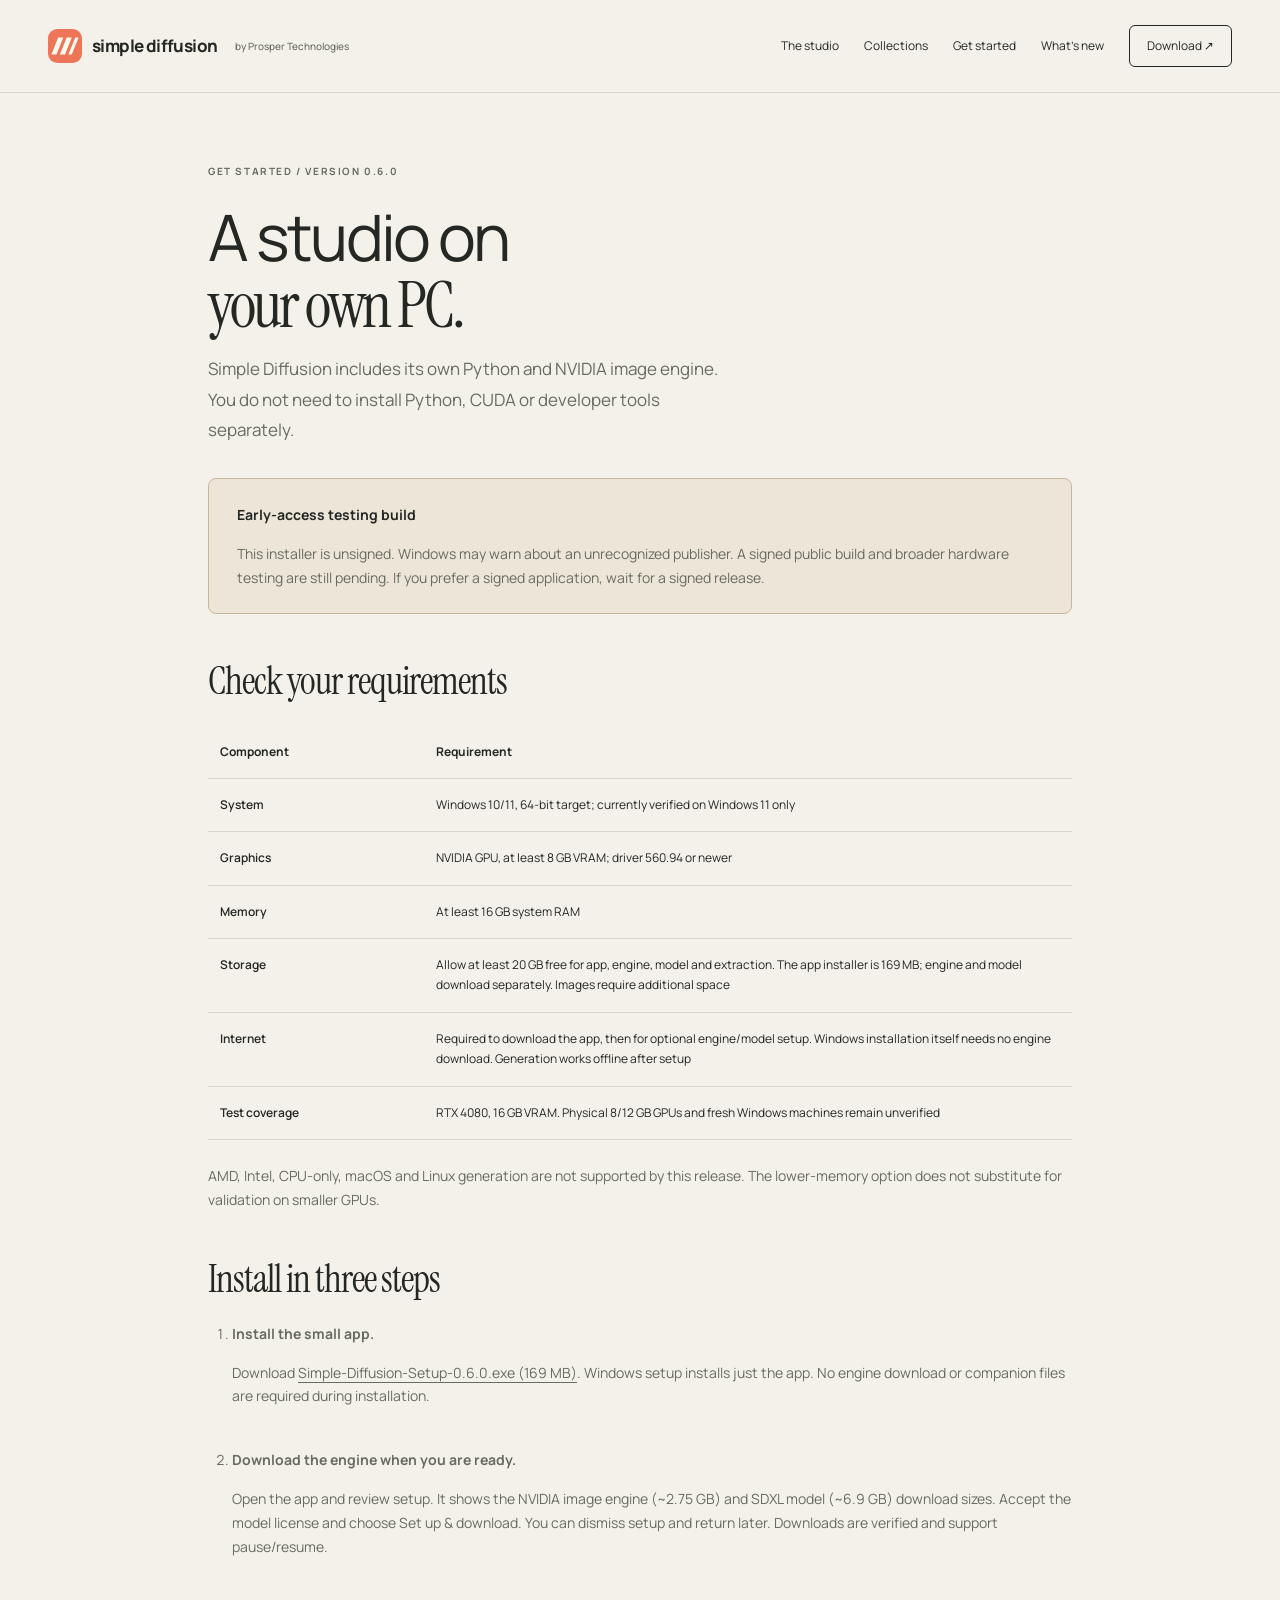
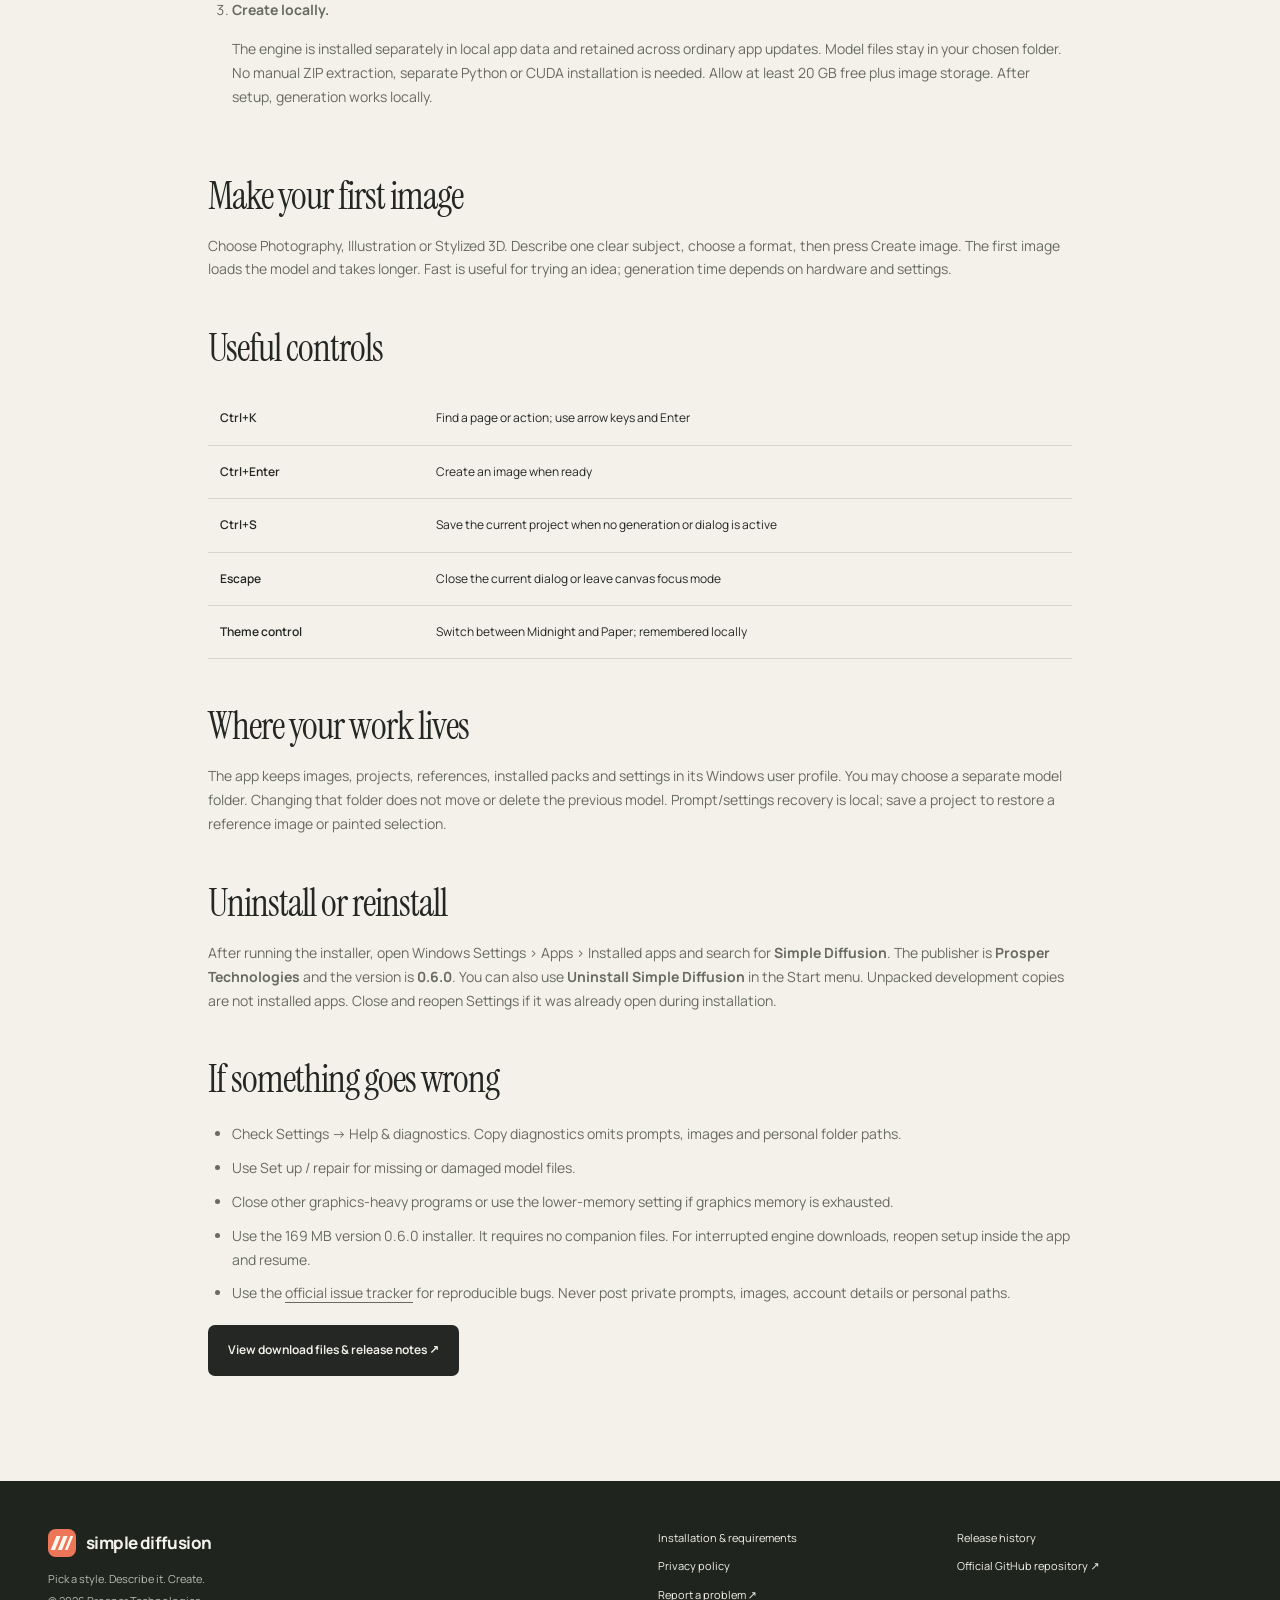
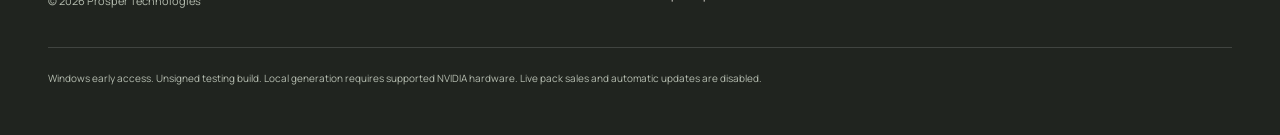
==== commit 64d2a66d: "Publish detailed Simple Diffusion privacy policy for Store listing" ====
--- a/docs/guide.html
+++ b/docs/guide.html
@@ -1 +1 @@
-<!doctype html><html lang="en"><head><meta charset="utf-8"><meta name="viewport" content="width=device-width,initial-scale=1"><title>Install Simple Diffusion — Windows Requirements &amp; Setup Guide</title><meta name="description" content="Download and install Simple Diffusion for Windows. Check NVIDIA GPU and storage requirements, the small app installer and optional engine download, model setup and keyboard controls."><meta name="robots" content="index,follow"><link rel="canonical" href="https://prospertechnology.github.io/simple-diffusion/guide.html"><meta name="theme-color" content="#f4f1ea"><meta property="og:type" content="website"><meta property="og:title" content="Install Simple Diffusion — Windows Requirements &amp; Setup Guide"><meta property="og:description" content="Download and install Simple Diffusion for Windows. Check NVIDIA GPU and storage requirements, the small app installer and optional engine download, model setup and keyboard controls."><meta property="og:url" content="https://prospertechnology.github.io/simple-diffusion/guide.html"><meta property="og:image" content="https://prospertechnology.github.io/simple-diffusion/assets/studio.jpg"><meta property="og:image:alt" content="Simple Diffusion Windows studio showing an image generated locally"><meta name="twitter:card" content="summary_large_image"><link rel="icon" href="assets/mark.svg" type="image/svg+xml"><link rel="stylesheet" href="assets/site.css"><script type="application/ld+json">{"@context": "https://schema.org", "@type": "SoftwareApplication", "name": "Simple Diffusion", "applicationCategory": "MultimediaApplication", "operatingSystem": "Windows 10/11 (64-bit)", "softwareVersion": "0.6.0", "description": "Download and install Simple Diffusion for Windows. Check NVIDIA GPU and storage requirements, the small app installer and optional engine download, model setup and keyboard controls.", "url": "https://prospertechnology.github.io/simple-diffusion/", "downloadUrl": "https://github.com/ProsperTechnology/simple-diffusion/releases/tag/v0.6.0", "screenshot": "https://prospertechnology.github.io/simple-diffusion/assets/studio.jpg", "author": {"@type": "Organization", "name": "Prosper Technologies"}, "offers": {"@type": "Offer", "price": "0", "priceCurrency": "USD", "description": "Basic local generation; optional collections are separate."}, "softwareRequirements": "NVIDIA GPU with 8 GB or more VRAM, NVIDIA driver 560.94+, 16 GB RAM; separate SDXL model download."}</script></head><body><a class="skip" href="#main">Skip to content</a><header class="nav"><a class="brand" href="./"><img src="assets/mark.svg" alt="" width="34" height="34">simple diffusion<span>by Prosper Technologies</span></a><nav aria-label="Main navigation"><a href="index.html#features">The studio</a><a href="index.html#collections">Collections</a><a href="guide.html">Get started</a><a href="releases.html">What’s new</a><a class="nav-download" href="https://github.com/ProsperTechnology/simple-diffusion/releases/tag/v0.6.0">Download ↗</a></nav></header><main id="main"><article class="wrap article"><span class="eyebrow">GET STARTED / VERSION 0.6.0</span><h1>A studio on<br><em>your own PC.</em></h1><p class="lead">Simple Diffusion includes its own Python and NVIDIA image engine. You do not need to install Python, CUDA or developer tools separately.</p><aside class="notice"><b>Early-access testing build</b><p>This installer is unsigned. Windows may warn about an unrecognized publisher. A signed public build and broader hardware testing are still pending. If you prefer a signed application, wait for a signed release.</p></aside><h2 id="requirements">Check your requirements</h2><table><thead><tr><th>Component</th><th>Requirement</th></tr></thead><tbody><tr><td>System</td><td>Windows 10/11, 64-bit target; currently verified on Windows 11 only</td></tr><tr><td>Graphics</td><td>NVIDIA GPU, at least 8 GB VRAM; driver 560.94 or newer</td></tr><tr><td>Memory</td><td>At least 16 GB system RAM</td></tr><tr><td>Storage</td><td>Allow at least 20 GB free for app, engine, model and extraction. The app installer is 169 MB; engine and model download separately. Images require additional space</td></tr><tr><td>Internet</td><td>Required to download the app, then for optional engine/model setup. Windows installation itself needs no engine download. Generation works offline after setup</td></tr><tr><td>Test coverage</td><td>RTX 4080, 16 GB VRAM. Physical 8/12 GB GPUs and fresh Windows machines remain unverified</td></tr></tbody></table><p>AMD, Intel, CPU-only, macOS and Linux generation are not supported by this release. The lower-memory option does not substitute for validation on smaller GPUs.</p><h2>Install in three steps</h2><ol class="steps"><li><b>Install the small app.</b><p>Download <a href="https://github.com/ProsperTechnology/simple-diffusion/releases/download/v0.6.0/Simple-Diffusion-Setup-0.6.0.exe">Simple-Diffusion-Setup-0.6.0.exe (169 MB)</a>. Windows setup installs just the app. No engine download or companion files are required during installation.</p></li><li><b>Download the engine when you are ready.</b><p>Open the app and review setup. It shows the NVIDIA image engine (~2.75 GB) and SDXL model (~6.9 GB) download sizes. Accept the model license and choose Set up &amp; download. You can dismiss setup and return later. Downloads are verified and support pause/resume.</p></li><li><b>Create locally.</b><p>The engine is installed separately in local app data and retained across ordinary app updates. Model files stay in your chosen folder. No manual ZIP extraction, separate Python or CUDA installation is needed. Allow at least 20 GB free plus image storage. After setup, generation works locally.</p></li></ol><h2>Make your first image</h2><p>Choose Photography, Illustration or Stylized 3D. Describe one clear subject, choose a format, then press Create image. The first image loads the model and takes longer. Fast is useful for trying an idea; generation time depends on hardware and settings.</p><h2>Useful controls</h2><table><tbody><tr><td>Ctrl+K</td><td>Find a page or action; use arrow keys and Enter</td></tr><tr><td>Ctrl+Enter</td><td>Create an image when ready</td></tr><tr><td>Ctrl+S</td><td>Save the current project when no generation or dialog is active</td></tr><tr><td>Escape</td><td>Close the current dialog or leave canvas focus mode</td></tr><tr><td>Theme control</td><td>Switch between Midnight and Paper; remembered locally</td></tr></tbody></table><h2>Where your work lives</h2><p>The app keeps images, projects, references, installed packs and settings in its Windows user profile. You may choose a separate model folder. Changing that folder does not move or delete the previous model. Prompt/settings recovery is local; save a project to restore a reference image or painted selection.</p><h2>Uninstall or reinstall</h2><p>After running the installer, open Windows Settings &gt; Apps &gt; Installed apps and search for <b>Simple Diffusion</b>. The publisher is <b>Prosper Technologies</b> and the version is <b>0.6.0</b>. You can also use <b>Uninstall Simple Diffusion</b> in the Start menu. Unpacked development copies are not installed apps. Close and reopen Settings if it was already open during installation.</p><h2>If something goes wrong</h2><ul><li>Check Settings → Help & diagnostics. Copy diagnostics omits prompts, images and personal folder paths.</li><li>Use Set up / repair for missing or damaged model files.</li><li>Close other graphics-heavy programs or use the lower-memory setting if graphics memory is exhausted.</li><li>Use the 169 MB version 0.6.0 installer. It requires no companion files. For interrupted engine downloads, reopen setup inside the app and resume.</li><li>Use the <a href="https://github.com/ProsperTechnology/simple-diffusion/issues">official issue tracker</a> for reproducible bugs. Never post private prompts, images, account details or personal paths.</li></ul><p><a class="button" href="https://github.com/ProsperTechnology/simple-diffusion/releases/tag/v0.6.0">View download files & release notes ↗</a></p></article></main><footer class="footer"><div><a class="brand" href="./"><img src="assets/mark.svg" alt="" width="28" height="28">simple diffusion</a><p>Pick a style. Describe it. Create.</p><small>© 2026 Prosper Technologies</small></div><div><a href="guide.html">Installation & requirements</a><a href="releases.html">Release history</a><a href="privacy.html">Privacy & licenses</a><a href="https://github.com/ProsperTechnology/simple-diffusion">Official GitHub repository ↗</a><a href="https://github.com/ProsperTechnology/simple-diffusion/issues">Report a problem ↗</a></div><p class="footnote">Windows early access. Unsigned testing build. Local generation requires supported NVIDIA hardware. Live pack sales and automatic updates are disabled.</p></footer></body></html>+<!doctype html><html lang="en"><head><meta charset="utf-8"><meta name="viewport" content="width=device-width,initial-scale=1"><title>Install Simple Diffusion — Windows Requirements &amp; Setup Guide</title><meta name="description" content="Download and install Simple Diffusion for Windows. Check NVIDIA GPU and storage requirements, the small app installer and optional engine download, model setup and keyboard controls."><meta name="robots" content="index,follow"><link rel="canonical" href="https://prospertechnology.github.io/simple-diffusion/guide.html"><meta name="theme-color" content="#f4f1ea"><meta property="og:type" content="website"><meta property="og:title" content="Install Simple Diffusion — Windows Requirements &amp; Setup Guide"><meta property="og:description" content="Download and install Simple Diffusion for Windows. Check NVIDIA GPU and storage requirements, the small app installer and optional engine download, model setup and keyboard controls."><meta property="og:url" content="https://prospertechnology.github.io/simple-diffusion/guide.html"><meta property="og:image" content="https://prospertechnology.github.io/simple-diffusion/assets/studio.jpg"><meta property="og:image:alt" content="Simple Diffusion Windows studio showing an image generated locally"><meta name="twitter:card" content="summary_large_image"><link rel="icon" href="assets/mark.svg" type="image/svg+xml"><link rel="stylesheet" href="assets/site.css"><script type="application/ld+json">{"@context": "https://schema.org", "@type": "SoftwareApplication", "name": "Simple Diffusion", "applicationCategory": "MultimediaApplication", "operatingSystem": "Windows 10/11 (64-bit)", "softwareVersion": "0.6.0", "description": "Download and install Simple Diffusion for Windows. Check NVIDIA GPU and storage requirements, the small app installer and optional engine download, model setup and keyboard controls.", "url": "https://prospertechnology.github.io/simple-diffusion/", "downloadUrl": "https://github.com/ProsperTechnology/simple-diffusion/releases/tag/v0.6.0", "screenshot": "https://prospertechnology.github.io/simple-diffusion/assets/studio.jpg", "author": {"@type": "Organization", "name": "Prosper Technologies"}, "offers": {"@type": "Offer", "price": "0", "priceCurrency": "USD", "description": "Basic local generation; optional collections are separate."}, "softwareRequirements": "NVIDIA GPU with 8 GB or more VRAM, NVIDIA driver 560.94+, 16 GB RAM; separate SDXL model download."}</script></head><body><a class="skip" href="#main">Skip to content</a><header class="nav"><a class="brand" href="./"><img src="assets/mark.svg" alt="" width="34" height="34">simple diffusion<span>by Prosper Technologies</span></a><nav aria-label="Main navigation"><a href="index.html#features">The studio</a><a href="index.html#collections">Collections</a><a href="guide.html">Get started</a><a href="releases.html">What’s new</a><a class="nav-download" href="https://github.com/ProsperTechnology/simple-diffusion/releases/tag/v0.6.0">Download ↗</a></nav></header><main id="main"><article class="wrap article"><span class="eyebrow">GET STARTED / VERSION 0.6.0</span><h1>A studio on<br><em>your own PC.</em></h1><p class="lead">Simple Diffusion includes its own Python and NVIDIA image engine. You do not need to install Python, CUDA or developer tools separately.</p><aside class="notice"><b>Early-access testing build</b><p>This installer is unsigned. Windows may warn about an unrecognized publisher. A signed public build and broader hardware testing are still pending. If you prefer a signed application, wait for a signed release.</p></aside><h2 id="requirements">Check your requirements</h2><table><thead><tr><th>Component</th><th>Requirement</th></tr></thead><tbody><tr><td>System</td><td>Windows 10/11, 64-bit target; currently verified on Windows 11 only</td></tr><tr><td>Graphics</td><td>NVIDIA GPU, at least 8 GB VRAM; driver 560.94 or newer</td></tr><tr><td>Memory</td><td>At least 16 GB system RAM</td></tr><tr><td>Storage</td><td>Allow at least 20 GB free for app, engine, model and extraction. The app installer is 169 MB; engine and model download separately. Images require additional space</td></tr><tr><td>Internet</td><td>Required to download the app, then for optional engine/model setup. Windows installation itself needs no engine download. Generation works offline after setup</td></tr><tr><td>Test coverage</td><td>RTX 4080, 16 GB VRAM. Physical 8/12 GB GPUs and fresh Windows machines remain unverified</td></tr></tbody></table><p>AMD, Intel, CPU-only, macOS and Linux generation are not supported by this release. The lower-memory option does not substitute for validation on smaller GPUs.</p><h2>Install in three steps</h2><ol class="steps"><li><b>Install the small app.</b><p>Download <a href="https://github.com/ProsperTechnology/simple-diffusion/releases/download/v0.6.0/Simple-Diffusion-Setup-0.6.0.exe">Simple-Diffusion-Setup-0.6.0.exe (169 MB)</a>. Windows setup installs just the app. No engine download or companion files are required during installation.</p></li><li><b>Download the engine when you are ready.</b><p>Open the app and review setup. It shows the NVIDIA image engine (~2.75 GB) and SDXL model (~6.9 GB) download sizes. Accept the model license and choose Set up &amp; download. You can dismiss setup and return later. Downloads are verified and support pause/resume.</p></li><li><b>Create locally.</b><p>The engine is installed separately in local app data and retained across ordinary app updates. Model files stay in your chosen folder. No manual ZIP extraction, separate Python or CUDA installation is needed. Allow at least 20 GB free plus image storage. After setup, generation works locally.</p></li></ol><h2>Make your first image</h2><p>Choose Photography, Illustration or Stylized 3D. Describe one clear subject, choose a format, then press Create image. The first image loads the model and takes longer. Fast is useful for trying an idea; generation time depends on hardware and settings.</p><h2>Useful controls</h2><table><tbody><tr><td>Ctrl+K</td><td>Find a page or action; use arrow keys and Enter</td></tr><tr><td>Ctrl+Enter</td><td>Create an image when ready</td></tr><tr><td>Ctrl+S</td><td>Save the current project when no generation or dialog is active</td></tr><tr><td>Escape</td><td>Close the current dialog or leave canvas focus mode</td></tr><tr><td>Theme control</td><td>Switch between Midnight and Paper; remembered locally</td></tr></tbody></table><h2>Where your work lives</h2><p>The app keeps images, projects, references, installed packs and settings in its Windows user profile. You may choose a separate model folder. Changing that folder does not move or delete the previous model. Prompt/settings recovery is local; save a project to restore a reference image or painted selection.</p><h2>Uninstall or reinstall</h2><p>After running the installer, open Windows Settings &gt; Apps &gt; Installed apps and search for <b>Simple Diffusion</b>. The publisher is <b>Prosper Technologies</b> and the version is <b>0.6.0</b>. You can also use <b>Uninstall Simple Diffusion</b> in the Start menu. Unpacked development copies are not installed apps. Close and reopen Settings if it was already open during installation.</p><h2>If something goes wrong</h2><ul><li>Check Settings → Help & diagnostics. Copy diagnostics omits prompts, images and personal folder paths.</li><li>Use Set up / repair for missing or damaged model files.</li><li>Close other graphics-heavy programs or use the lower-memory setting if graphics memory is exhausted.</li><li>Use the 169 MB version 0.6.0 installer. It requires no companion files. For interrupted engine downloads, reopen setup inside the app and resume.</li><li>Use the <a href="https://github.com/ProsperTechnology/simple-diffusion/issues">official issue tracker</a> for reproducible bugs. Never post private prompts, images, account details or personal paths.</li></ul><p><a class="button" href="https://github.com/ProsperTechnology/simple-diffusion/releases/tag/v0.6.0">View download files & release notes ↗</a></p></article></main><footer class="footer"><div><a class="brand" href="./"><img src="assets/mark.svg" alt="" width="28" height="28">simple diffusion</a><p>Pick a style. Describe it. Create.</p><small>© 2026 Prosper Technologies</small></div><div><a href="guide.html">Installation & requirements</a><a href="releases.html">Release history</a><a href="privacy.html">Privacy policy</a><a href="https://github.com/ProsperTechnology/simple-diffusion">Official GitHub repository ↗</a><a href="https://github.com/ProsperTechnology/simple-diffusion/issues">Report a problem ↗</a></div><p class="footnote">Windows early access. Unsigned testing build. Local generation requires supported NVIDIA hardware. Live pack sales and automatic updates are disabled.</p></footer></body></html>
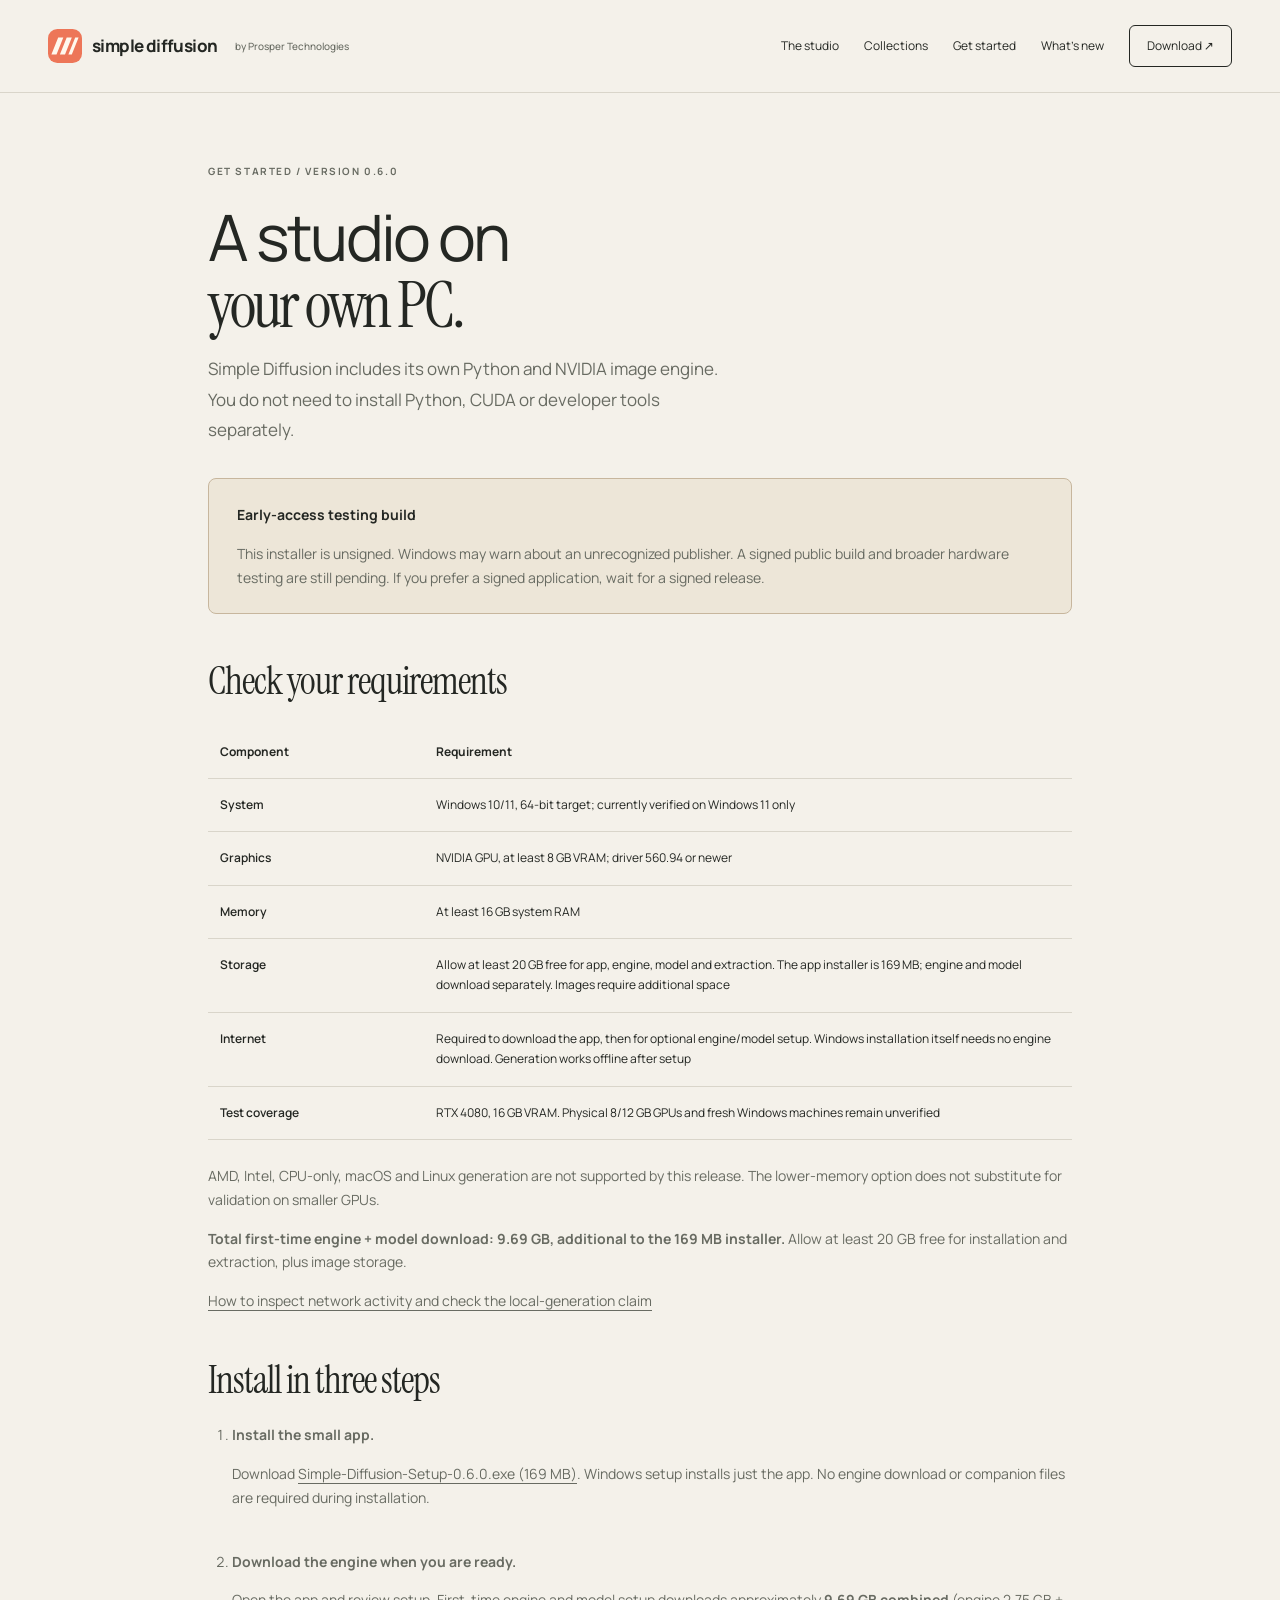
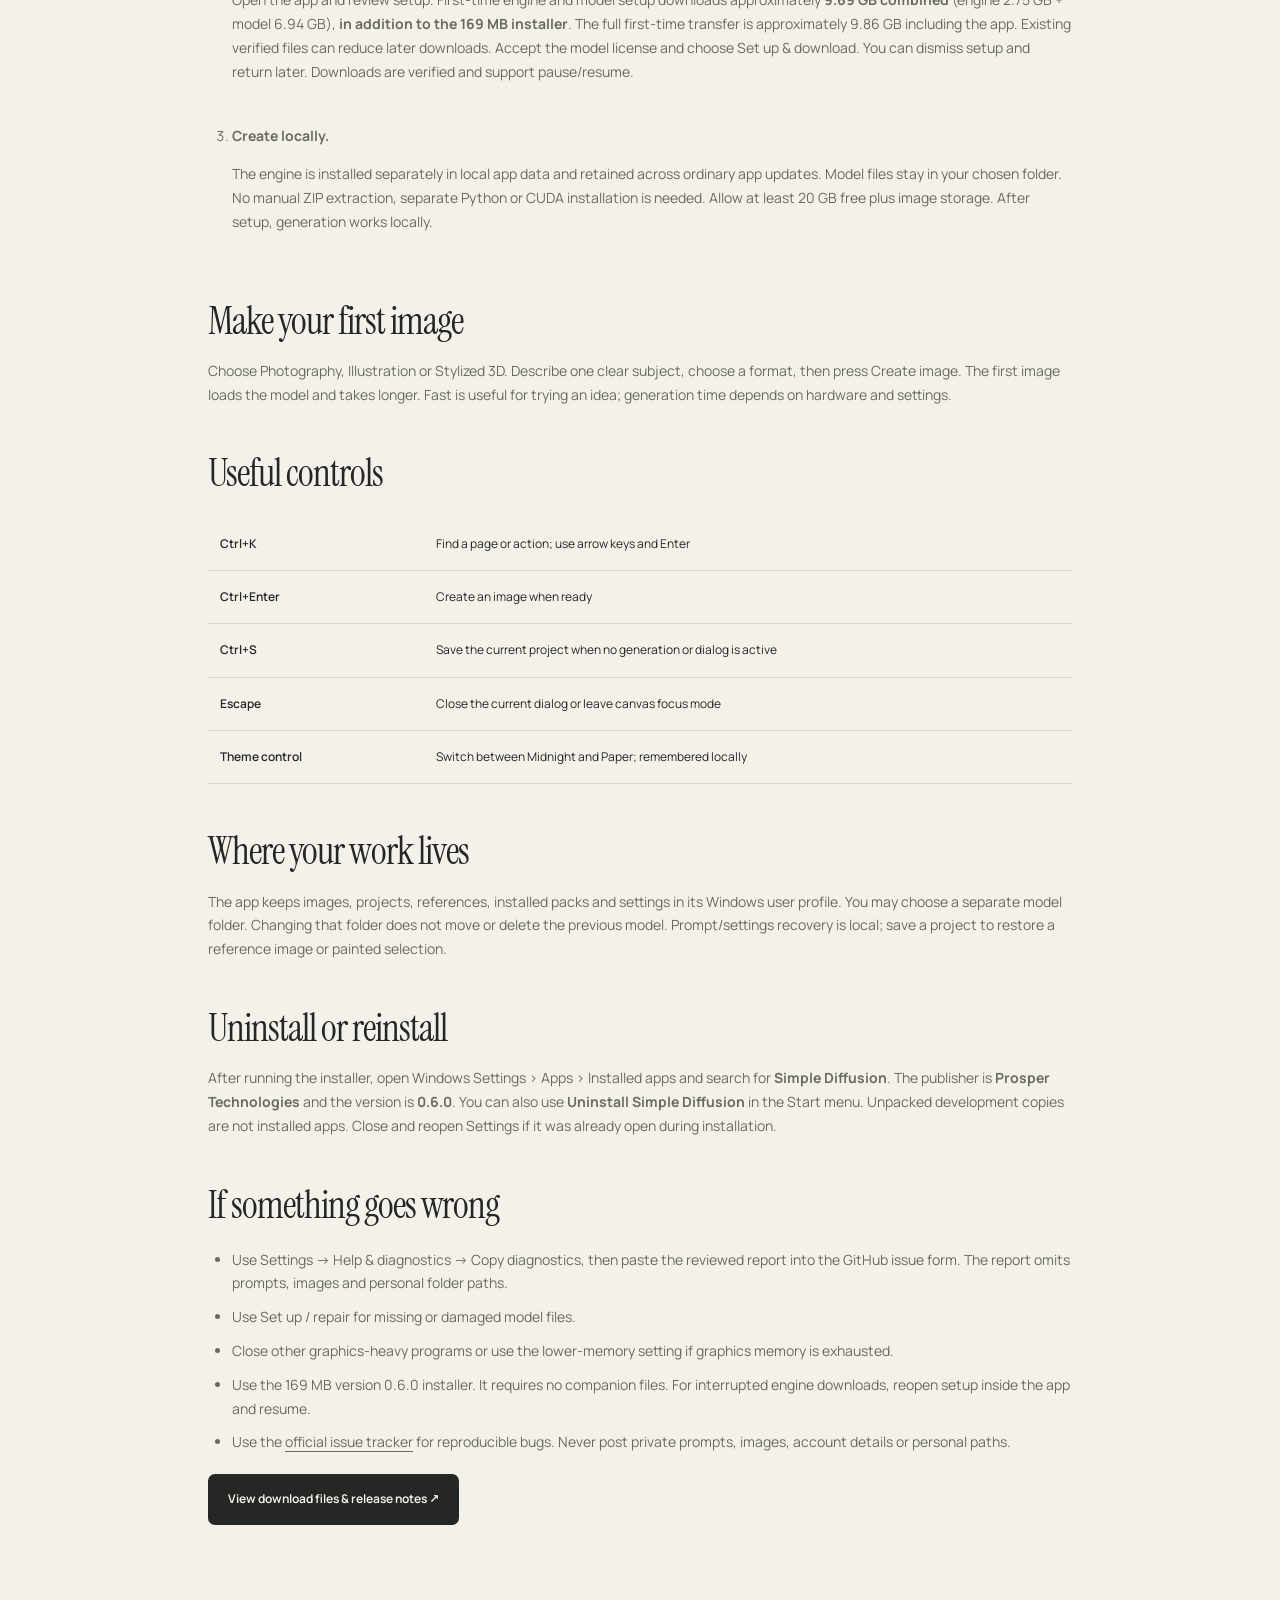
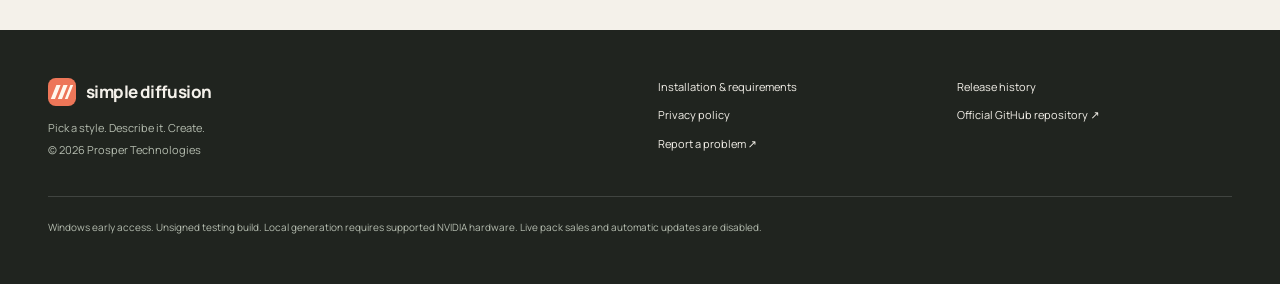
==== commit 1edb07ec: "Clarify setup download totals and privacy verification for testers" ====
--- a/docs/guide.html
+++ b/docs/guide.html
@@ -1 +1 @@
-<!doctype html><html lang="en"><head><meta charset="utf-8"><meta name="viewport" content="width=device-width,initial-scale=1"><title>Install Simple Diffusion — Windows Requirements &amp; Setup Guide</title><meta name="description" content="Download and install Simple Diffusion for Windows. Check NVIDIA GPU and storage requirements, the small app installer and optional engine download, model setup and keyboard controls."><meta name="robots" content="index,follow"><link rel="canonical" href="https://prospertechnology.github.io/simple-diffusion/guide.html"><meta name="theme-color" content="#f4f1ea"><meta property="og:type" content="website"><meta property="og:title" content="Install Simple Diffusion — Windows Requirements &amp; Setup Guide"><meta property="og:description" content="Download and install Simple Diffusion for Windows. Check NVIDIA GPU and storage requirements, the small app installer and optional engine download, model setup and keyboard controls."><meta property="og:url" content="https://prospertechnology.github.io/simple-diffusion/guide.html"><meta property="og:image" content="https://prospertechnology.github.io/simple-diffusion/assets/studio.jpg"><meta property="og:image:alt" content="Simple Diffusion Windows studio showing an image generated locally"><meta name="twitter:card" content="summary_large_image"><link rel="icon" href="assets/mark.svg" type="image/svg+xml"><link rel="stylesheet" href="assets/site.css"><script type="application/ld+json">{"@context": "https://schema.org", "@type": "SoftwareApplication", "name": "Simple Diffusion", "applicationCategory": "MultimediaApplication", "operatingSystem": "Windows 10/11 (64-bit)", "softwareVersion": "0.6.0", "description": "Download and install Simple Diffusion for Windows. Check NVIDIA GPU and storage requirements, the small app installer and optional engine download, model setup and keyboard controls.", "url": "https://prospertechnology.github.io/simple-diffusion/", "downloadUrl": "https://github.com/ProsperTechnology/simple-diffusion/releases/tag/v0.6.0", "screenshot": "https://prospertechnology.github.io/simple-diffusion/assets/studio.jpg", "author": {"@type": "Organization", "name": "Prosper Technologies"}, "offers": {"@type": "Offer", "price": "0", "priceCurrency": "USD", "description": "Basic local generation; optional collections are separate."}, "softwareRequirements": "NVIDIA GPU with 8 GB or more VRAM, NVIDIA driver 560.94+, 16 GB RAM; separate SDXL model download."}</script></head><body><a class="skip" href="#main">Skip to content</a><header class="nav"><a class="brand" href="./"><img src="assets/mark.svg" alt="" width="34" height="34">simple diffusion<span>by Prosper Technologies</span></a><nav aria-label="Main navigation"><a href="index.html#features">The studio</a><a href="index.html#collections">Collections</a><a href="guide.html">Get started</a><a href="releases.html">What’s new</a><a class="nav-download" href="https://github.com/ProsperTechnology/simple-diffusion/releases/tag/v0.6.0">Download ↗</a></nav></header><main id="main"><article class="wrap article"><span class="eyebrow">GET STARTED / VERSION 0.6.0</span><h1>A studio on<br><em>your own PC.</em></h1><p class="lead">Simple Diffusion includes its own Python and NVIDIA image engine. You do not need to install Python, CUDA or developer tools separately.</p><aside class="notice"><b>Early-access testing build</b><p>This installer is unsigned. Windows may warn about an unrecognized publisher. A signed public build and broader hardware testing are still pending. If you prefer a signed application, wait for a signed release.</p></aside><h2 id="requirements">Check your requirements</h2><table><thead><tr><th>Component</th><th>Requirement</th></tr></thead><tbody><tr><td>System</td><td>Windows 10/11, 64-bit target; currently verified on Windows 11 only</td></tr><tr><td>Graphics</td><td>NVIDIA GPU, at least 8 GB VRAM; driver 560.94 or newer</td></tr><tr><td>Memory</td><td>At least 16 GB system RAM</td></tr><tr><td>Storage</td><td>Allow at least 20 GB free for app, engine, model and extraction. The app installer is 169 MB; engine and model download separately. Images require additional space</td></tr><tr><td>Internet</td><td>Required to download the app, then for optional engine/model setup. Windows installation itself needs no engine download. Generation works offline after setup</td></tr><tr><td>Test coverage</td><td>RTX 4080, 16 GB VRAM. Physical 8/12 GB GPUs and fresh Windows machines remain unverified</td></tr></tbody></table><p>AMD, Intel, CPU-only, macOS and Linux generation are not supported by this release. The lower-memory option does not substitute for validation on smaller GPUs.</p><h2>Install in three steps</h2><ol class="steps"><li><b>Install the small app.</b><p>Download <a href="https://github.com/ProsperTechnology/simple-diffusion/releases/download/v0.6.0/Simple-Diffusion-Setup-0.6.0.exe">Simple-Diffusion-Setup-0.6.0.exe (169 MB)</a>. Windows setup installs just the app. No engine download or companion files are required during installation.</p></li><li><b>Download the engine when you are ready.</b><p>Open the app and review setup. It shows the NVIDIA image engine (~2.75 GB) and SDXL model (~6.9 GB) download sizes. Accept the model license and choose Set up &amp; download. You can dismiss setup and return later. Downloads are verified and support pause/resume.</p></li><li><b>Create locally.</b><p>The engine is installed separately in local app data and retained across ordinary app updates. Model files stay in your chosen folder. No manual ZIP extraction, separate Python or CUDA installation is needed. Allow at least 20 GB free plus image storage. After setup, generation works locally.</p></li></ol><h2>Make your first image</h2><p>Choose Photography, Illustration or Stylized 3D. Describe one clear subject, choose a format, then press Create image. The first image loads the model and takes longer. Fast is useful for trying an idea; generation time depends on hardware and settings.</p><h2>Useful controls</h2><table><tbody><tr><td>Ctrl+K</td><td>Find a page or action; use arrow keys and Enter</td></tr><tr><td>Ctrl+Enter</td><td>Create an image when ready</td></tr><tr><td>Ctrl+S</td><td>Save the current project when no generation or dialog is active</td></tr><tr><td>Escape</td><td>Close the current dialog or leave canvas focus mode</td></tr><tr><td>Theme control</td><td>Switch between Midnight and Paper; remembered locally</td></tr></tbody></table><h2>Where your work lives</h2><p>The app keeps images, projects, references, installed packs and settings in its Windows user profile. You may choose a separate model folder. Changing that folder does not move or delete the previous model. Prompt/settings recovery is local; save a project to restore a reference image or painted selection.</p><h2>Uninstall or reinstall</h2><p>After running the installer, open Windows Settings &gt; Apps &gt; Installed apps and search for <b>Simple Diffusion</b>. The publisher is <b>Prosper Technologies</b> and the version is <b>0.6.0</b>. You can also use <b>Uninstall Simple Diffusion</b> in the Start menu. Unpacked development copies are not installed apps. Close and reopen Settings if it was already open during installation.</p><h2>If something goes wrong</h2><ul><li>Check Settings → Help & diagnostics. Copy diagnostics omits prompts, images and personal folder paths.</li><li>Use Set up / repair for missing or damaged model files.</li><li>Close other graphics-heavy programs or use the lower-memory setting if graphics memory is exhausted.</li><li>Use the 169 MB version 0.6.0 installer. It requires no companion files. For interrupted engine downloads, reopen setup inside the app and resume.</li><li>Use the <a href="https://github.com/ProsperTechnology/simple-diffusion/issues">official issue tracker</a> for reproducible bugs. Never post private prompts, images, account details or personal paths.</li></ul><p><a class="button" href="https://github.com/ProsperTechnology/simple-diffusion/releases/tag/v0.6.0">View download files & release notes ↗</a></p></article></main><footer class="footer"><div><a class="brand" href="./"><img src="assets/mark.svg" alt="" width="28" height="28">simple diffusion</a><p>Pick a style. Describe it. Create.</p><small>© 2026 Prosper Technologies</small></div><div><a href="guide.html">Installation & requirements</a><a href="releases.html">Release history</a><a href="privacy.html">Privacy policy</a><a href="https://github.com/ProsperTechnology/simple-diffusion">Official GitHub repository ↗</a><a href="https://github.com/ProsperTechnology/simple-diffusion/issues">Report a problem ↗</a></div><p class="footnote">Windows early access. Unsigned testing build. Local generation requires supported NVIDIA hardware. Live pack sales and automatic updates are disabled.</p></footer></body></html>+<!doctype html><html lang="en"><head><meta charset="utf-8"><meta name="viewport" content="width=device-width,initial-scale=1"><title>Install Simple Diffusion — Windows Requirements &amp; Setup Guide</title><meta name="description" content="Download and install Simple Diffusion for Windows. Check NVIDIA GPU and storage requirements, the small app installer and optional engine download, model setup and keyboard controls."><meta name="robots" content="index,follow"><link rel="canonical" href="https://prospertechnology.github.io/simple-diffusion/guide.html"><meta name="theme-color" content="#f4f1ea"><meta property="og:type" content="website"><meta property="og:title" content="Install Simple Diffusion — Windows Requirements &amp; Setup Guide"><meta property="og:description" content="Download and install Simple Diffusion for Windows. Check NVIDIA GPU and storage requirements, the small app installer and optional engine download, model setup and keyboard controls."><meta property="og:url" content="https://prospertechnology.github.io/simple-diffusion/guide.html"><meta property="og:image" content="https://prospertechnology.github.io/simple-diffusion/assets/studio.jpg"><meta property="og:image:alt" content="Simple Diffusion Windows studio showing an image generated locally"><meta name="twitter:card" content="summary_large_image"><link rel="icon" href="assets/mark.svg" type="image/svg+xml"><link rel="stylesheet" href="assets/site.css"><script type="application/ld+json">{"@context": "https://schema.org", "@type": "SoftwareApplication", "name": "Simple Diffusion", "applicationCategory": "MultimediaApplication", "operatingSystem": "Windows 10/11 (64-bit)", "softwareVersion": "0.6.0", "description": "Download and install Simple Diffusion for Windows. Check NVIDIA GPU and storage requirements, the small app installer and optional engine download, model setup and keyboard controls.", "url": "https://prospertechnology.github.io/simple-diffusion/", "downloadUrl": "https://github.com/ProsperTechnology/simple-diffusion/releases/tag/v0.6.0", "screenshot": "https://prospertechnology.github.io/simple-diffusion/assets/studio.jpg", "author": {"@type": "Organization", "name": "Prosper Technologies"}, "offers": {"@type": "Offer", "price": "0", "priceCurrency": "USD", "description": "Basic local generation; optional collections are separate."}, "softwareRequirements": "NVIDIA GPU with 8 GB or more VRAM, NVIDIA driver 560.94+, 16 GB RAM; separate SDXL model download."}</script></head><body><a class="skip" href="#main">Skip to content</a><header class="nav"><a class="brand" href="./"><img src="assets/mark.svg" alt="" width="34" height="34">simple diffusion<span>by Prosper Technologies</span></a><nav aria-label="Main navigation"><a href="index.html#features">The studio</a><a href="index.html#collections">Collections</a><a href="guide.html">Get started</a><a href="releases.html">What’s new</a><a class="nav-download" href="https://github.com/ProsperTechnology/simple-diffusion/releases/tag/v0.6.0">Download ↗</a></nav></header><main id="main"><article class="wrap article"><span class="eyebrow">GET STARTED / VERSION 0.6.0</span><h1>A studio on<br><em>your own PC.</em></h1><p class="lead">Simple Diffusion includes its own Python and NVIDIA image engine. You do not need to install Python, CUDA or developer tools separately.</p><aside class="notice"><b>Early-access testing build</b><p>This installer is unsigned. Windows may warn about an unrecognized publisher. A signed public build and broader hardware testing are still pending. If you prefer a signed application, wait for a signed release.</p></aside><h2 id="requirements">Check your requirements</h2><table><thead><tr><th>Component</th><th>Requirement</th></tr></thead><tbody><tr><td>System</td><td>Windows 10/11, 64-bit target; currently verified on Windows 11 only</td></tr><tr><td>Graphics</td><td>NVIDIA GPU, at least 8 GB VRAM; driver 560.94 or newer</td></tr><tr><td>Memory</td><td>At least 16 GB system RAM</td></tr><tr><td>Storage</td><td>Allow at least 20 GB free for app, engine, model and extraction. The app installer is 169 MB; engine and model download separately. Images require additional space</td></tr><tr><td>Internet</td><td>Required to download the app, then for optional engine/model setup. Windows installation itself needs no engine download. Generation works offline after setup</td></tr><tr><td>Test coverage</td><td>RTX 4080, 16 GB VRAM. Physical 8/12 GB GPUs and fresh Windows machines remain unverified</td></tr></tbody></table><p>AMD, Intel, CPU-only, macOS and Linux generation are not supported by this release. The lower-memory option does not substitute for validation on smaller GPUs.</p><p><b>Total first-time engine + model download: 9.69 GB, additional to the 169 MB installer.</b> Allow at least 20 GB free for installation and extraction, plus image storage.</p><p><a href="network-verification.html">How to inspect network activity and check the local-generation claim</a></p><h2>Install in three steps</h2><ol class="steps"><li><b>Install the small app.</b><p>Download <a href="https://github.com/ProsperTechnology/simple-diffusion/releases/download/v0.6.0/Simple-Diffusion-Setup-0.6.0.exe">Simple-Diffusion-Setup-0.6.0.exe (169 MB)</a>. Windows setup installs just the app. No engine download or companion files are required during installation.</p></li><li><b>Download the engine when you are ready.</b><p>Open the app and review setup. First-time engine and model setup downloads approximately <b>9.69 GB combined</b> (engine 2.75 GB + model 6.94 GB), <b>in addition to the 169 MB installer</b>. The full first-time transfer is approximately 9.86 GB including the app. Existing verified files can reduce later downloads. Accept the model license and choose Set up &amp; download. You can dismiss setup and return later. Downloads are verified and support pause/resume.</p></li><li><b>Create locally.</b><p>The engine is installed separately in local app data and retained across ordinary app updates. Model files stay in your chosen folder. No manual ZIP extraction, separate Python or CUDA installation is needed. Allow at least 20 GB free plus image storage. After setup, generation works locally.</p></li></ol><h2>Make your first image</h2><p>Choose Photography, Illustration or Stylized 3D. Describe one clear subject, choose a format, then press Create image. The first image loads the model and takes longer. Fast is useful for trying an idea; generation time depends on hardware and settings.</p><h2>Useful controls</h2><table><tbody><tr><td>Ctrl+K</td><td>Find a page or action; use arrow keys and Enter</td></tr><tr><td>Ctrl+Enter</td><td>Create an image when ready</td></tr><tr><td>Ctrl+S</td><td>Save the current project when no generation or dialog is active</td></tr><tr><td>Escape</td><td>Close the current dialog or leave canvas focus mode</td></tr><tr><td>Theme control</td><td>Switch between Midnight and Paper; remembered locally</td></tr></tbody></table><h2>Where your work lives</h2><p>The app keeps images, projects, references, installed packs and settings in its Windows user profile. You may choose a separate model folder. Changing that folder does not move or delete the previous model. Prompt/settings recovery is local; save a project to restore a reference image or painted selection.</p><h2>Uninstall or reinstall</h2><p>After running the installer, open Windows Settings &gt; Apps &gt; Installed apps and search for <b>Simple Diffusion</b>. The publisher is <b>Prosper Technologies</b> and the version is <b>0.6.0</b>. You can also use <b>Uninstall Simple Diffusion</b> in the Start menu. Unpacked development copies are not installed apps. Close and reopen Settings if it was already open during installation.</p><h2>If something goes wrong</h2><ul><li>Use Settings → Help &amp; diagnostics → Copy diagnostics, then paste the reviewed report into the GitHub issue form. The report omits prompts, images and personal folder paths.</li><li>Use Set up / repair for missing or damaged model files.</li><li>Close other graphics-heavy programs or use the lower-memory setting if graphics memory is exhausted.</li><li>Use the 169 MB version 0.6.0 installer. It requires no companion files. For interrupted engine downloads, reopen setup inside the app and resume.</li><li>Use the <a href="https://github.com/ProsperTechnology/simple-diffusion/issues">official issue tracker</a> for reproducible bugs. Never post private prompts, images, account details or personal paths.</li></ul><p><a class="button" href="https://github.com/ProsperTechnology/simple-diffusion/releases/tag/v0.6.0">View download files & release notes ↗</a></p></article></main><footer class="footer"><div><a class="brand" href="./"><img src="assets/mark.svg" alt="" width="28" height="28">simple diffusion</a><p>Pick a style. Describe it. Create.</p><small>© 2026 Prosper Technologies</small></div><div><a href="guide.html">Installation & requirements</a><a href="releases.html">Release history</a><a href="privacy.html">Privacy policy</a><a href="https://github.com/ProsperTechnology/simple-diffusion">Official GitHub repository ↗</a><a href="https://github.com/ProsperTechnology/simple-diffusion/issues">Report a problem ↗</a></div><p class="footnote">Windows early access. Unsigned testing build. Local generation requires supported NVIDIA hardware. Live pack sales and automatic updates are disabled.</p></footer></body></html>
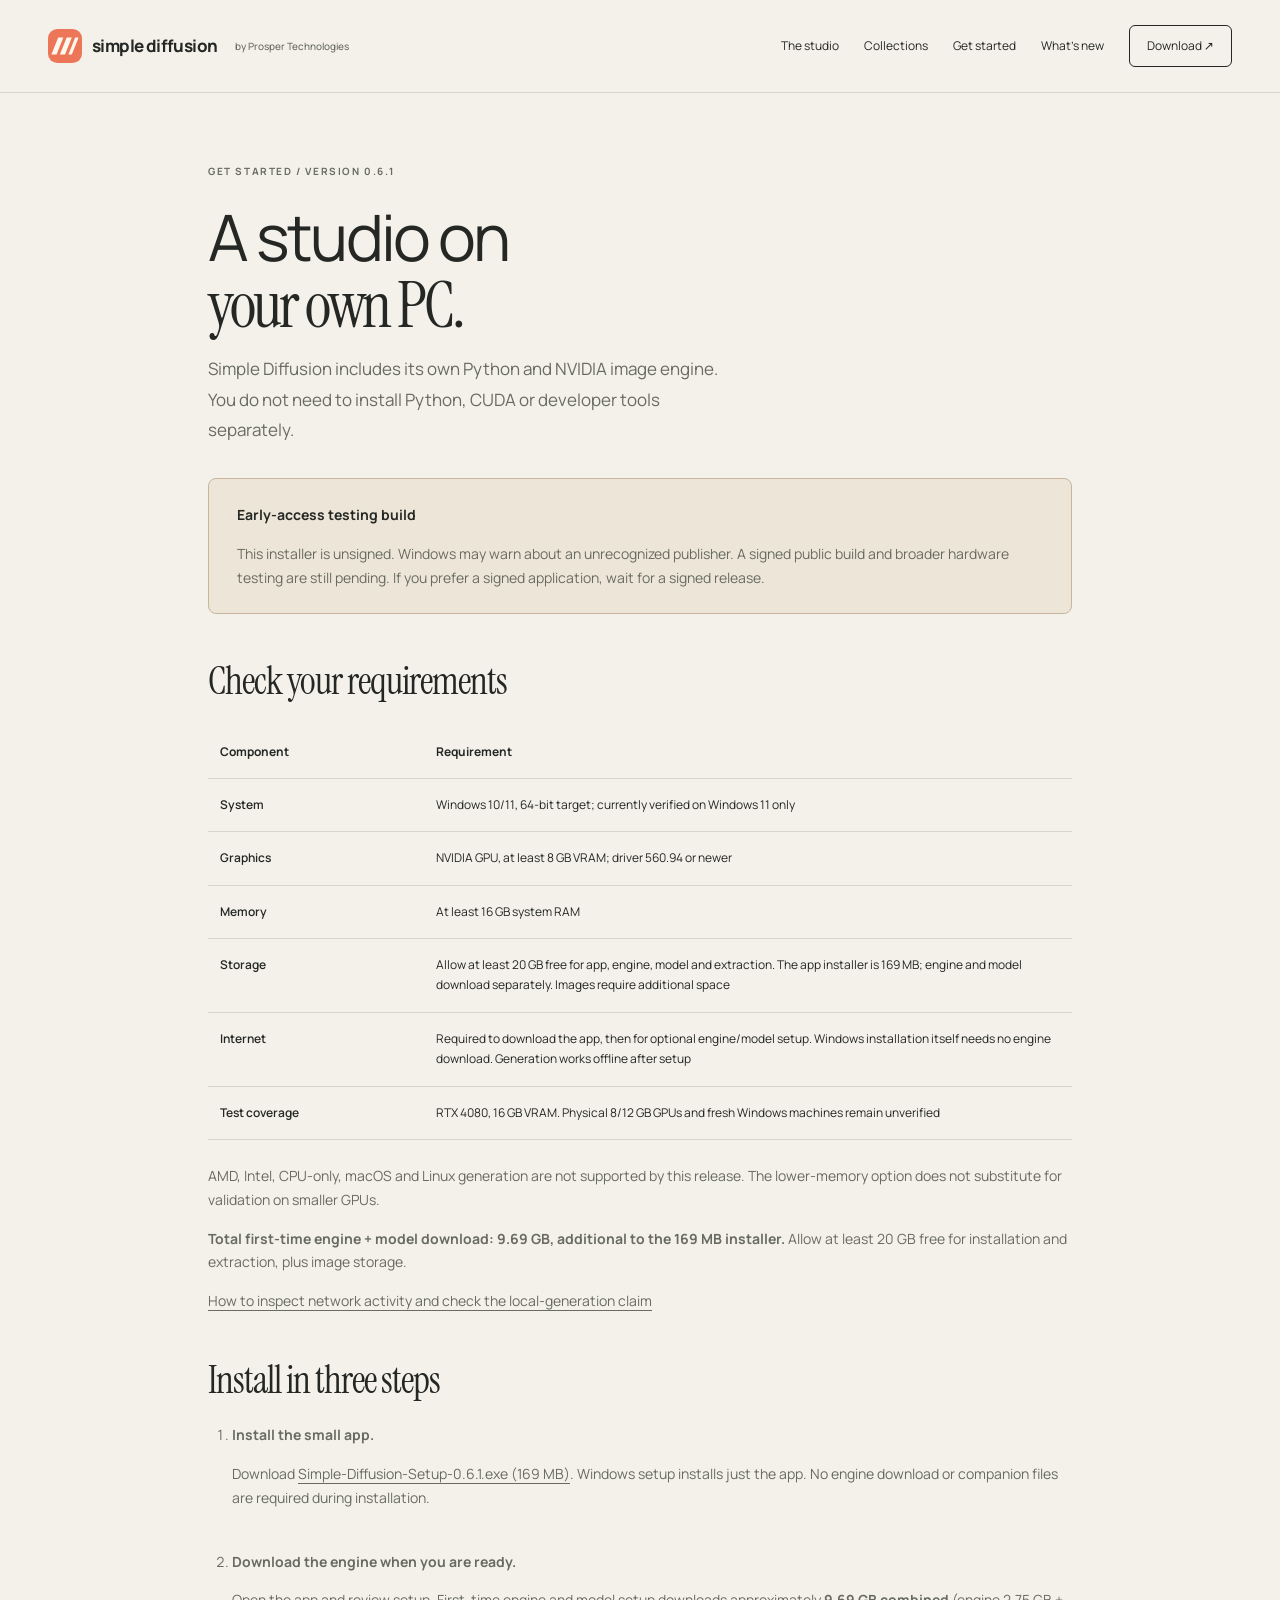
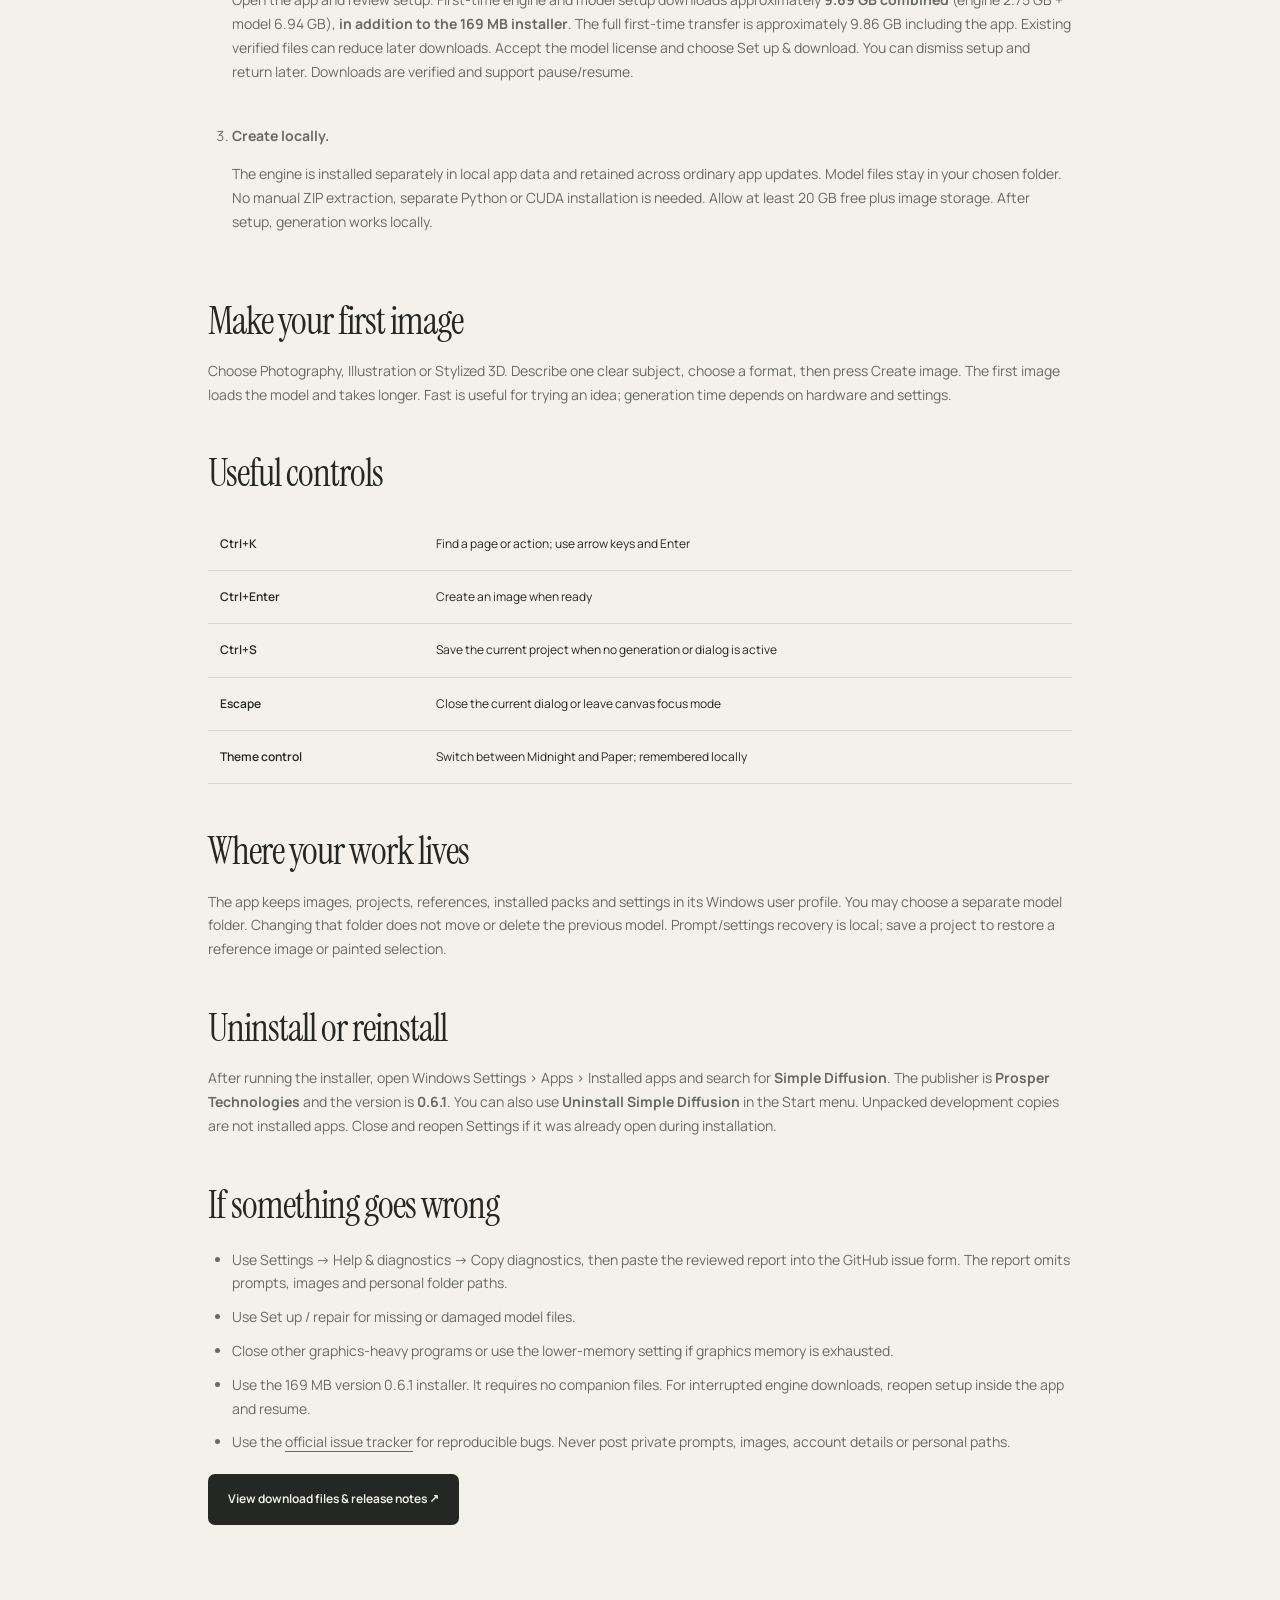
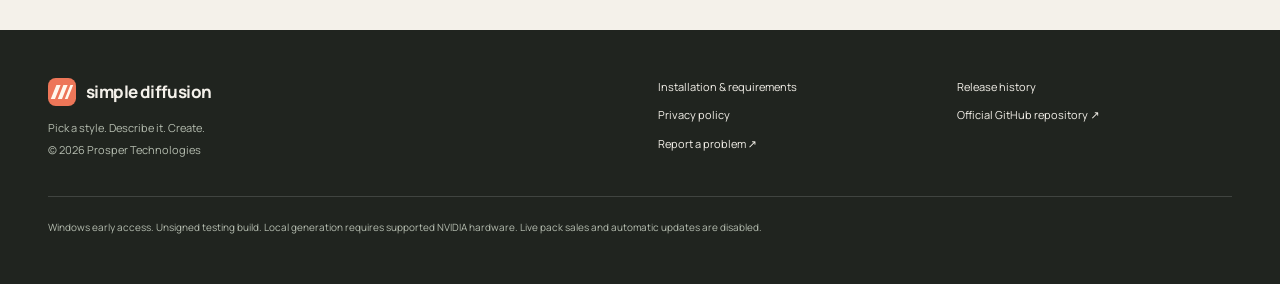
==== commit dd7890bd: "Release Simple Diffusion 0.6.1 setup clarity and diagnostics" ====
--- a/docs/guide.html
+++ b/docs/guide.html
@@ -1 +1 @@
-<!doctype html><html lang="en"><head><meta charset="utf-8"><meta name="viewport" content="width=device-width,initial-scale=1"><title>Install Simple Diffusion — Windows Requirements &amp; Setup Guide</title><meta name="description" content="Download and install Simple Diffusion for Windows. Check NVIDIA GPU and storage requirements, the small app installer and optional engine download, model setup and keyboard controls."><meta name="robots" content="index,follow"><link rel="canonical" href="https://prospertechnology.github.io/simple-diffusion/guide.html"><meta name="theme-color" content="#f4f1ea"><meta property="og:type" content="website"><meta property="og:title" content="Install Simple Diffusion — Windows Requirements &amp; Setup Guide"><meta property="og:description" content="Download and install Simple Diffusion for Windows. Check NVIDIA GPU and storage requirements, the small app installer and optional engine download, model setup and keyboard controls."><meta property="og:url" content="https://prospertechnology.github.io/simple-diffusion/guide.html"><meta property="og:image" content="https://prospertechnology.github.io/simple-diffusion/assets/studio.jpg"><meta property="og:image:alt" content="Simple Diffusion Windows studio showing an image generated locally"><meta name="twitter:card" content="summary_large_image"><link rel="icon" href="assets/mark.svg" type="image/svg+xml"><link rel="stylesheet" href="assets/site.css"><script type="application/ld+json">{"@context": "https://schema.org", "@type": "SoftwareApplication", "name": "Simple Diffusion", "applicationCategory": "MultimediaApplication", "operatingSystem": "Windows 10/11 (64-bit)", "softwareVersion": "0.6.0", "description": "Download and install Simple Diffusion for Windows. Check NVIDIA GPU and storage requirements, the small app installer and optional engine download, model setup and keyboard controls.", "url": "https://prospertechnology.github.io/simple-diffusion/", "downloadUrl": "https://github.com/ProsperTechnology/simple-diffusion/releases/tag/v0.6.0", "screenshot": "https://prospertechnology.github.io/simple-diffusion/assets/studio.jpg", "author": {"@type": "Organization", "name": "Prosper Technologies"}, "offers": {"@type": "Offer", "price": "0", "priceCurrency": "USD", "description": "Basic local generation; optional collections are separate."}, "softwareRequirements": "NVIDIA GPU with 8 GB or more VRAM, NVIDIA driver 560.94+, 16 GB RAM; separate SDXL model download."}</script></head><body><a class="skip" href="#main">Skip to content</a><header class="nav"><a class="brand" href="./"><img src="assets/mark.svg" alt="" width="34" height="34">simple diffusion<span>by Prosper Technologies</span></a><nav aria-label="Main navigation"><a href="index.html#features">The studio</a><a href="index.html#collections">Collections</a><a href="guide.html">Get started</a><a href="releases.html">What’s new</a><a class="nav-download" href="https://github.com/ProsperTechnology/simple-diffusion/releases/tag/v0.6.0">Download ↗</a></nav></header><main id="main"><article class="wrap article"><span class="eyebrow">GET STARTED / VERSION 0.6.0</span><h1>A studio on<br><em>your own PC.</em></h1><p class="lead">Simple Diffusion includes its own Python and NVIDIA image engine. You do not need to install Python, CUDA or developer tools separately.</p><aside class="notice"><b>Early-access testing build</b><p>This installer is unsigned. Windows may warn about an unrecognized publisher. A signed public build and broader hardware testing are still pending. If you prefer a signed application, wait for a signed release.</p></aside><h2 id="requirements">Check your requirements</h2><table><thead><tr><th>Component</th><th>Requirement</th></tr></thead><tbody><tr><td>System</td><td>Windows 10/11, 64-bit target; currently verified on Windows 11 only</td></tr><tr><td>Graphics</td><td>NVIDIA GPU, at least 8 GB VRAM; driver 560.94 or newer</td></tr><tr><td>Memory</td><td>At least 16 GB system RAM</td></tr><tr><td>Storage</td><td>Allow at least 20 GB free for app, engine, model and extraction. The app installer is 169 MB; engine and model download separately. Images require additional space</td></tr><tr><td>Internet</td><td>Required to download the app, then for optional engine/model setup. Windows installation itself needs no engine download. Generation works offline after setup</td></tr><tr><td>Test coverage</td><td>RTX 4080, 16 GB VRAM. Physical 8/12 GB GPUs and fresh Windows machines remain unverified</td></tr></tbody></table><p>AMD, Intel, CPU-only, macOS and Linux generation are not supported by this release. The lower-memory option does not substitute for validation on smaller GPUs.</p><p><b>Total first-time engine + model download: 9.69 GB, additional to the 169 MB installer.</b> Allow at least 20 GB free for installation and extraction, plus image storage.</p><p><a href="network-verification.html">How to inspect network activity and check the local-generation claim</a></p><h2>Install in three steps</h2><ol class="steps"><li><b>Install the small app.</b><p>Download <a href="https://github.com/ProsperTechnology/simple-diffusion/releases/download/v0.6.0/Simple-Diffusion-Setup-0.6.0.exe">Simple-Diffusion-Setup-0.6.0.exe (169 MB)</a>. Windows setup installs just the app. No engine download or companion files are required during installation.</p></li><li><b>Download the engine when you are ready.</b><p>Open the app and review setup. First-time engine and model setup downloads approximately <b>9.69 GB combined</b> (engine 2.75 GB + model 6.94 GB), <b>in addition to the 169 MB installer</b>. The full first-time transfer is approximately 9.86 GB including the app. Existing verified files can reduce later downloads. Accept the model license and choose Set up &amp; download. You can dismiss setup and return later. Downloads are verified and support pause/resume.</p></li><li><b>Create locally.</b><p>The engine is installed separately in local app data and retained across ordinary app updates. Model files stay in your chosen folder. No manual ZIP extraction, separate Python or CUDA installation is needed. Allow at least 20 GB free plus image storage. After setup, generation works locally.</p></li></ol><h2>Make your first image</h2><p>Choose Photography, Illustration or Stylized 3D. Describe one clear subject, choose a format, then press Create image. The first image loads the model and takes longer. Fast is useful for trying an idea; generation time depends on hardware and settings.</p><h2>Useful controls</h2><table><tbody><tr><td>Ctrl+K</td><td>Find a page or action; use arrow keys and Enter</td></tr><tr><td>Ctrl+Enter</td><td>Create an image when ready</td></tr><tr><td>Ctrl+S</td><td>Save the current project when no generation or dialog is active</td></tr><tr><td>Escape</td><td>Close the current dialog or leave canvas focus mode</td></tr><tr><td>Theme control</td><td>Switch between Midnight and Paper; remembered locally</td></tr></tbody></table><h2>Where your work lives</h2><p>The app keeps images, projects, references, installed packs and settings in its Windows user profile. You may choose a separate model folder. Changing that folder does not move or delete the previous model. Prompt/settings recovery is local; save a project to restore a reference image or painted selection.</p><h2>Uninstall or reinstall</h2><p>After running the installer, open Windows Settings &gt; Apps &gt; Installed apps and search for <b>Simple Diffusion</b>. The publisher is <b>Prosper Technologies</b> and the version is <b>0.6.0</b>. You can also use <b>Uninstall Simple Diffusion</b> in the Start menu. Unpacked development copies are not installed apps. Close and reopen Settings if it was already open during installation.</p><h2>If something goes wrong</h2><ul><li>Use Settings → Help &amp; diagnostics → Copy diagnostics, then paste the reviewed report into the GitHub issue form. The report omits prompts, images and personal folder paths.</li><li>Use Set up / repair for missing or damaged model files.</li><li>Close other graphics-heavy programs or use the lower-memory setting if graphics memory is exhausted.</li><li>Use the 169 MB version 0.6.0 installer. It requires no companion files. For interrupted engine downloads, reopen setup inside the app and resume.</li><li>Use the <a href="https://github.com/ProsperTechnology/simple-diffusion/issues">official issue tracker</a> for reproducible bugs. Never post private prompts, images, account details or personal paths.</li></ul><p><a class="button" href="https://github.com/ProsperTechnology/simple-diffusion/releases/tag/v0.6.0">View download files & release notes ↗</a></p></article></main><footer class="footer"><div><a class="brand" href="./"><img src="assets/mark.svg" alt="" width="28" height="28">simple diffusion</a><p>Pick a style. Describe it. Create.</p><small>© 2026 Prosper Technologies</small></div><div><a href="guide.html">Installation & requirements</a><a href="releases.html">Release history</a><a href="privacy.html">Privacy policy</a><a href="https://github.com/ProsperTechnology/simple-diffusion">Official GitHub repository ↗</a><a href="https://github.com/ProsperTechnology/simple-diffusion/issues">Report a problem ↗</a></div><p class="footnote">Windows early access. Unsigned testing build. Local generation requires supported NVIDIA hardware. Live pack sales and automatic updates are disabled.</p></footer></body></html>+<!doctype html><html lang="en"><head><meta charset="utf-8"><meta name="viewport" content="width=device-width,initial-scale=1"><title>Install Simple Diffusion — Windows Requirements &amp; Setup Guide</title><meta name="description" content="Download and install Simple Diffusion for Windows. Check NVIDIA GPU and storage requirements, the small app installer and optional engine download, model setup and keyboard controls."><meta name="robots" content="index,follow"><link rel="canonical" href="https://prospertechnology.github.io/simple-diffusion/guide.html"><meta name="theme-color" content="#f4f1ea"><meta property="og:type" content="website"><meta property="og:title" content="Install Simple Diffusion — Windows Requirements &amp; Setup Guide"><meta property="og:description" content="Download and install Simple Diffusion for Windows. Check NVIDIA GPU and storage requirements, the small app installer and optional engine download, model setup and keyboard controls."><meta property="og:url" content="https://prospertechnology.github.io/simple-diffusion/guide.html"><meta property="og:image" content="https://prospertechnology.github.io/simple-diffusion/assets/studio.jpg"><meta property="og:image:alt" content="Simple Diffusion Windows studio showing an image generated locally"><meta name="twitter:card" content="summary_large_image"><link rel="icon" href="assets/mark.svg" type="image/svg+xml"><link rel="stylesheet" href="assets/site.css"><script type="application/ld+json">{"@context": "https://schema.org", "@type": "SoftwareApplication", "name": "Simple Diffusion", "applicationCategory": "MultimediaApplication", "operatingSystem": "Windows 10/11 (64-bit)", "softwareVersion": "0.6.1", "description": "Download and install Simple Diffusion for Windows. Check NVIDIA GPU and storage requirements, the small app installer and optional engine download, model setup and keyboard controls.", "url": "https://prospertechnology.github.io/simple-diffusion/", "downloadUrl": "https://github.com/ProsperTechnology/simple-diffusion/releases/tag/v0.6.1", "screenshot": "https://prospertechnology.github.io/simple-diffusion/assets/studio.jpg", "author": {"@type": "Organization", "name": "Prosper Technologies"}, "offers": {"@type": "Offer", "price": "0", "priceCurrency": "USD", "description": "Basic local generation; optional collections are separate."}, "softwareRequirements": "NVIDIA GPU with 8 GB or more VRAM, NVIDIA driver 560.94+, 16 GB RAM; separate SDXL model download."}</script></head><body><a class="skip" href="#main">Skip to content</a><header class="nav"><a class="brand" href="./"><img src="assets/mark.svg" alt="" width="34" height="34">simple diffusion<span>by Prosper Technologies</span></a><nav aria-label="Main navigation"><a href="index.html#features">The studio</a><a href="index.html#collections">Collections</a><a href="guide.html">Get started</a><a href="releases.html">What’s new</a><a class="nav-download" href="https://github.com/ProsperTechnology/simple-diffusion/releases/tag/v0.6.1">Download ↗</a></nav></header><main id="main"><article class="wrap article"><span class="eyebrow">GET STARTED / VERSION 0.6.1</span><h1>A studio on<br><em>your own PC.</em></h1><p class="lead">Simple Diffusion includes its own Python and NVIDIA image engine. You do not need to install Python, CUDA or developer tools separately.</p><aside class="notice"><b>Early-access testing build</b><p>This installer is unsigned. Windows may warn about an unrecognized publisher. A signed public build and broader hardware testing are still pending. If you prefer a signed application, wait for a signed release.</p></aside><h2 id="requirements">Check your requirements</h2><table><thead><tr><th>Component</th><th>Requirement</th></tr></thead><tbody><tr><td>System</td><td>Windows 10/11, 64-bit target; currently verified on Windows 11 only</td></tr><tr><td>Graphics</td><td>NVIDIA GPU, at least 8 GB VRAM; driver 560.94 or newer</td></tr><tr><td>Memory</td><td>At least 16 GB system RAM</td></tr><tr><td>Storage</td><td>Allow at least 20 GB free for app, engine, model and extraction. The app installer is 169 MB; engine and model download separately. Images require additional space</td></tr><tr><td>Internet</td><td>Required to download the app, then for optional engine/model setup. Windows installation itself needs no engine download. Generation works offline after setup</td></tr><tr><td>Test coverage</td><td>RTX 4080, 16 GB VRAM. Physical 8/12 GB GPUs and fresh Windows machines remain unverified</td></tr></tbody></table><p>AMD, Intel, CPU-only, macOS and Linux generation are not supported by this release. The lower-memory option does not substitute for validation on smaller GPUs.</p><p><b>Total first-time engine + model download: 9.69 GB, additional to the 169 MB installer.</b> Allow at least 20 GB free for installation and extraction, plus image storage.</p><p><a href="network-verification.html">How to inspect network activity and check the local-generation claim</a></p><h2>Install in three steps</h2><ol class="steps"><li><b>Install the small app.</b><p>Download <a href="https://github.com/ProsperTechnology/simple-diffusion/releases/download/v0.6.1/Simple-Diffusion-Setup-0.6.1.exe">Simple-Diffusion-Setup-0.6.1.exe (169 MB)</a>. Windows setup installs just the app. No engine download or companion files are required during installation.</p></li><li><b>Download the engine when you are ready.</b><p>Open the app and review setup. First-time engine and model setup downloads approximately <b>9.69 GB combined</b> (engine 2.75 GB + model 6.94 GB), <b>in addition to the 169 MB installer</b>. The full first-time transfer is approximately 9.86 GB including the app. Existing verified files can reduce later downloads. Accept the model license and choose Set up &amp; download. You can dismiss setup and return later. Downloads are verified and support pause/resume.</p></li><li><b>Create locally.</b><p>The engine is installed separately in local app data and retained across ordinary app updates. Model files stay in your chosen folder. No manual ZIP extraction, separate Python or CUDA installation is needed. Allow at least 20 GB free plus image storage. After setup, generation works locally.</p></li></ol><h2>Make your first image</h2><p>Choose Photography, Illustration or Stylized 3D. Describe one clear subject, choose a format, then press Create image. The first image loads the model and takes longer. Fast is useful for trying an idea; generation time depends on hardware and settings.</p><h2>Useful controls</h2><table><tbody><tr><td>Ctrl+K</td><td>Find a page or action; use arrow keys and Enter</td></tr><tr><td>Ctrl+Enter</td><td>Create an image when ready</td></tr><tr><td>Ctrl+S</td><td>Save the current project when no generation or dialog is active</td></tr><tr><td>Escape</td><td>Close the current dialog or leave canvas focus mode</td></tr><tr><td>Theme control</td><td>Switch between Midnight and Paper; remembered locally</td></tr></tbody></table><h2>Where your work lives</h2><p>The app keeps images, projects, references, installed packs and settings in its Windows user profile. You may choose a separate model folder. Changing that folder does not move or delete the previous model. Prompt/settings recovery is local; save a project to restore a reference image or painted selection.</p><h2>Uninstall or reinstall</h2><p>After running the installer, open Windows Settings &gt; Apps &gt; Installed apps and search for <b>Simple Diffusion</b>. The publisher is <b>Prosper Technologies</b> and the version is <b>0.6.1</b>. You can also use <b>Uninstall Simple Diffusion</b> in the Start menu. Unpacked development copies are not installed apps. Close and reopen Settings if it was already open during installation.</p><h2>If something goes wrong</h2><ul><li>Use Settings → Help &amp; diagnostics → Copy diagnostics, then paste the reviewed report into the GitHub issue form. The report omits prompts, images and personal folder paths.</li><li>Use Set up / repair for missing or damaged model files.</li><li>Close other graphics-heavy programs or use the lower-memory setting if graphics memory is exhausted.</li><li>Use the 169 MB version 0.6.1 installer. It requires no companion files. For interrupted engine downloads, reopen setup inside the app and resume.</li><li>Use the <a href="https://github.com/ProsperTechnology/simple-diffusion/issues">official issue tracker</a> for reproducible bugs. Never post private prompts, images, account details or personal paths.</li></ul><p><a class="button" href="https://github.com/ProsperTechnology/simple-diffusion/releases/tag/v0.6.1">View download files & release notes ↗</a></p></article></main><footer class="footer"><div><a class="brand" href="./"><img src="assets/mark.svg" alt="" width="28" height="28">simple diffusion</a><p>Pick a style. Describe it. Create.</p><small>© 2026 Prosper Technologies</small></div><div><a href="guide.html">Installation & requirements</a><a href="releases.html">Release history</a><a href="privacy.html">Privacy policy</a><a href="https://github.com/ProsperTechnology/simple-diffusion">Official GitHub repository ↗</a><a href="https://github.com/ProsperTechnology/simple-diffusion/issues">Report a problem ↗</a></div><p class="footnote">Windows early access. Unsigned testing build. Local generation requires supported NVIDIA hardware. Live pack sales and automatic updates are disabled.</p></footer></body></html>
